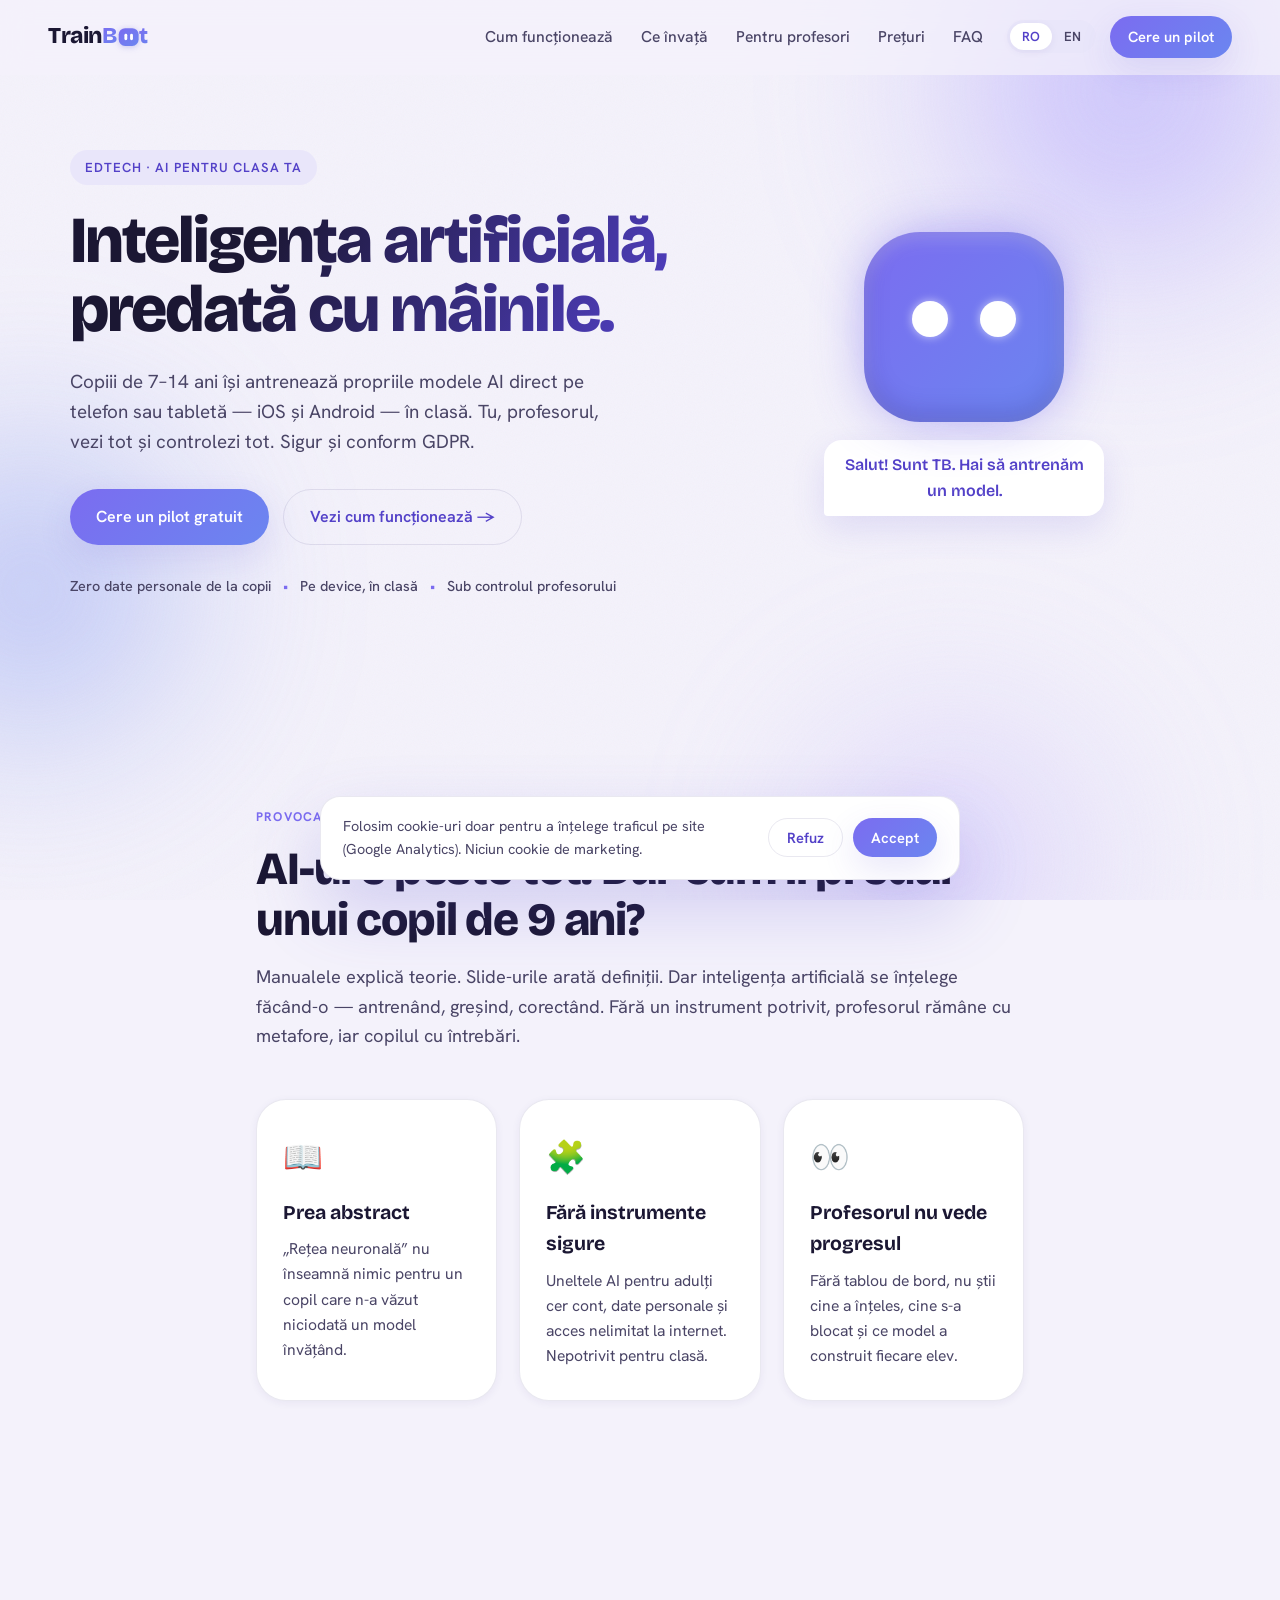
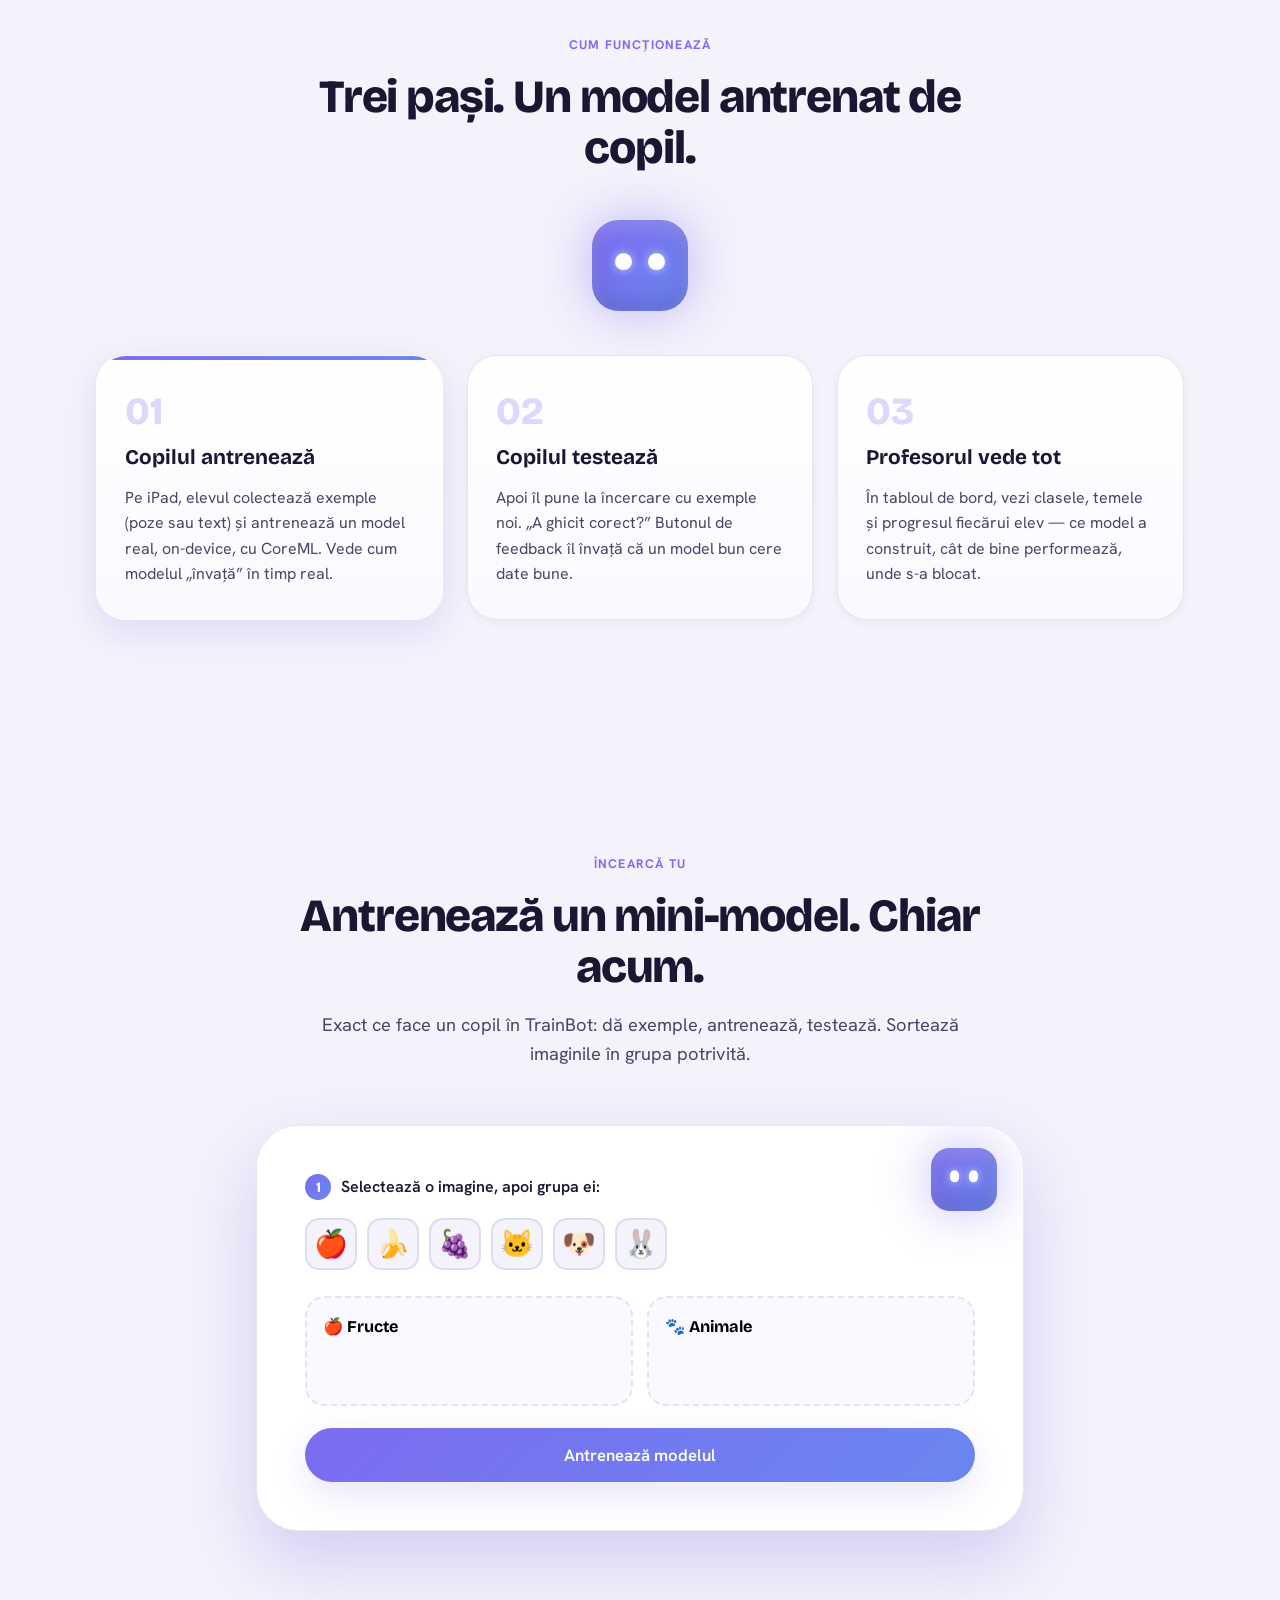
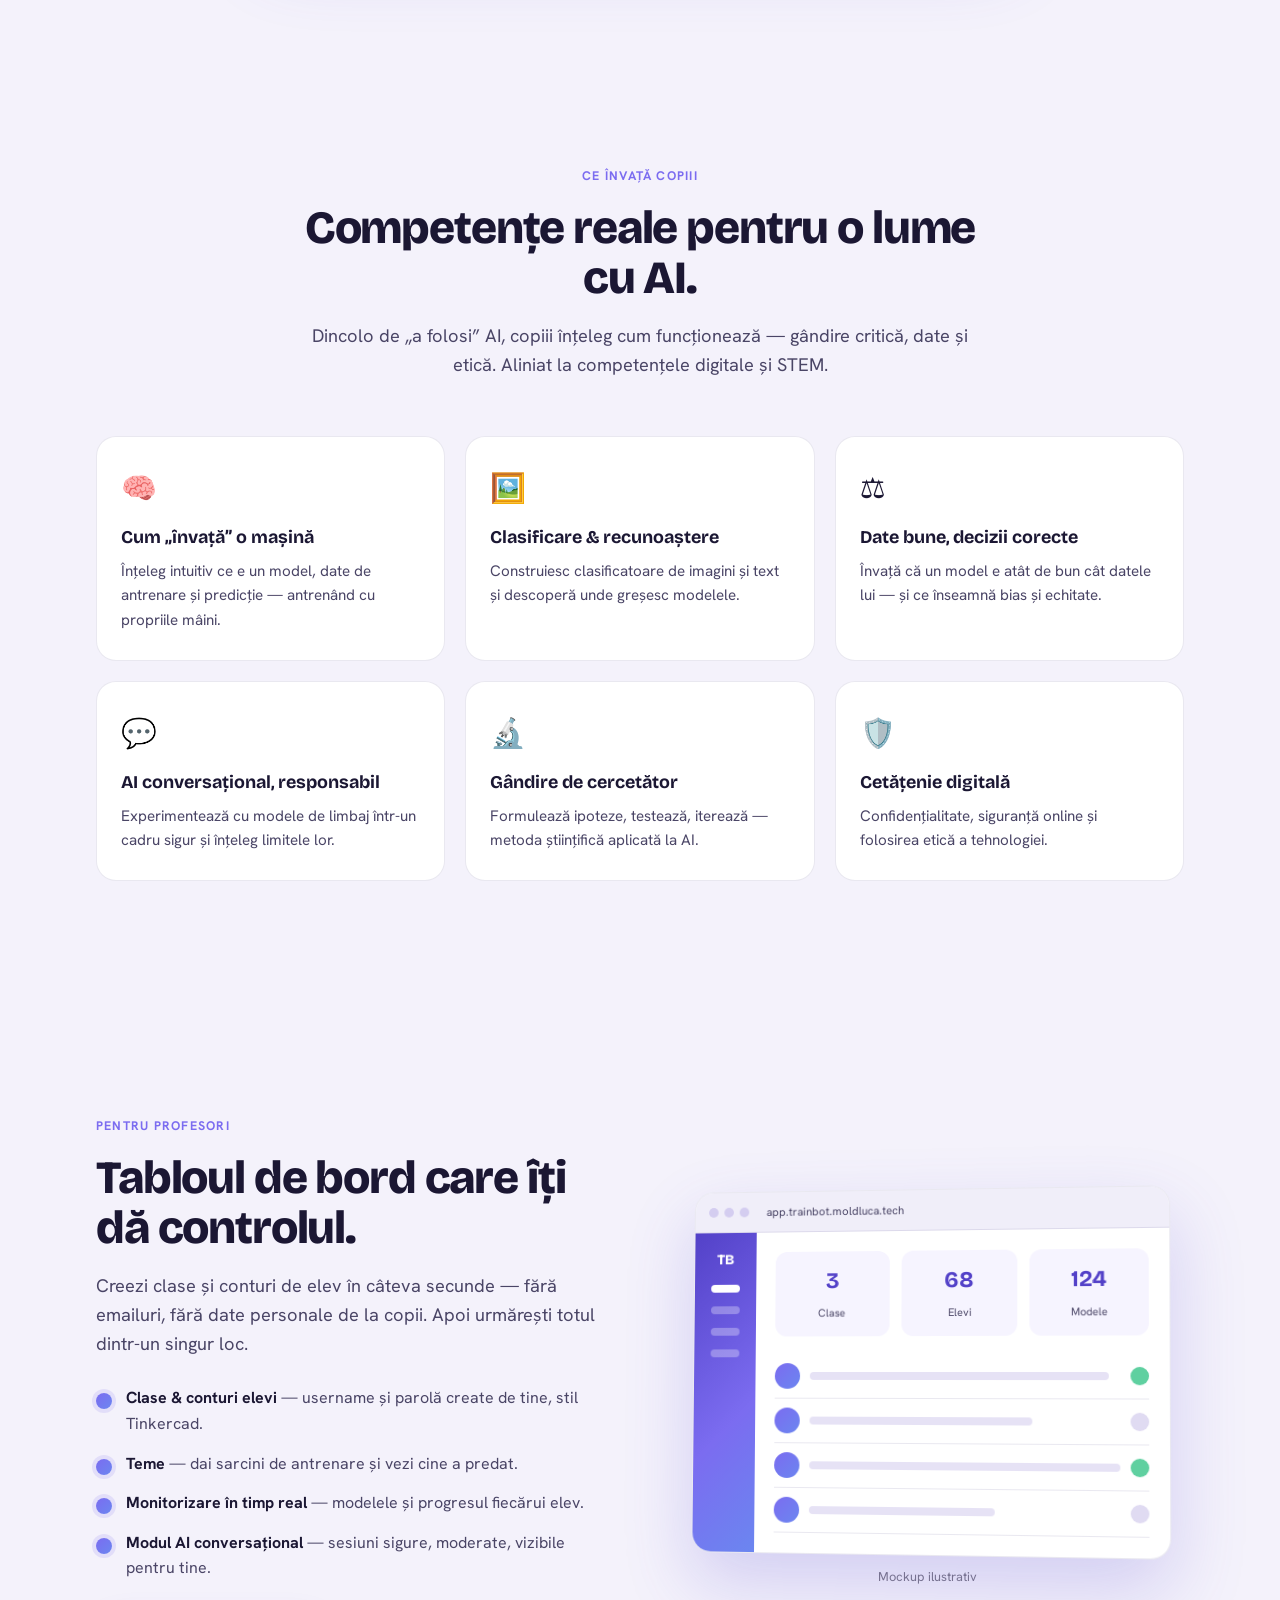
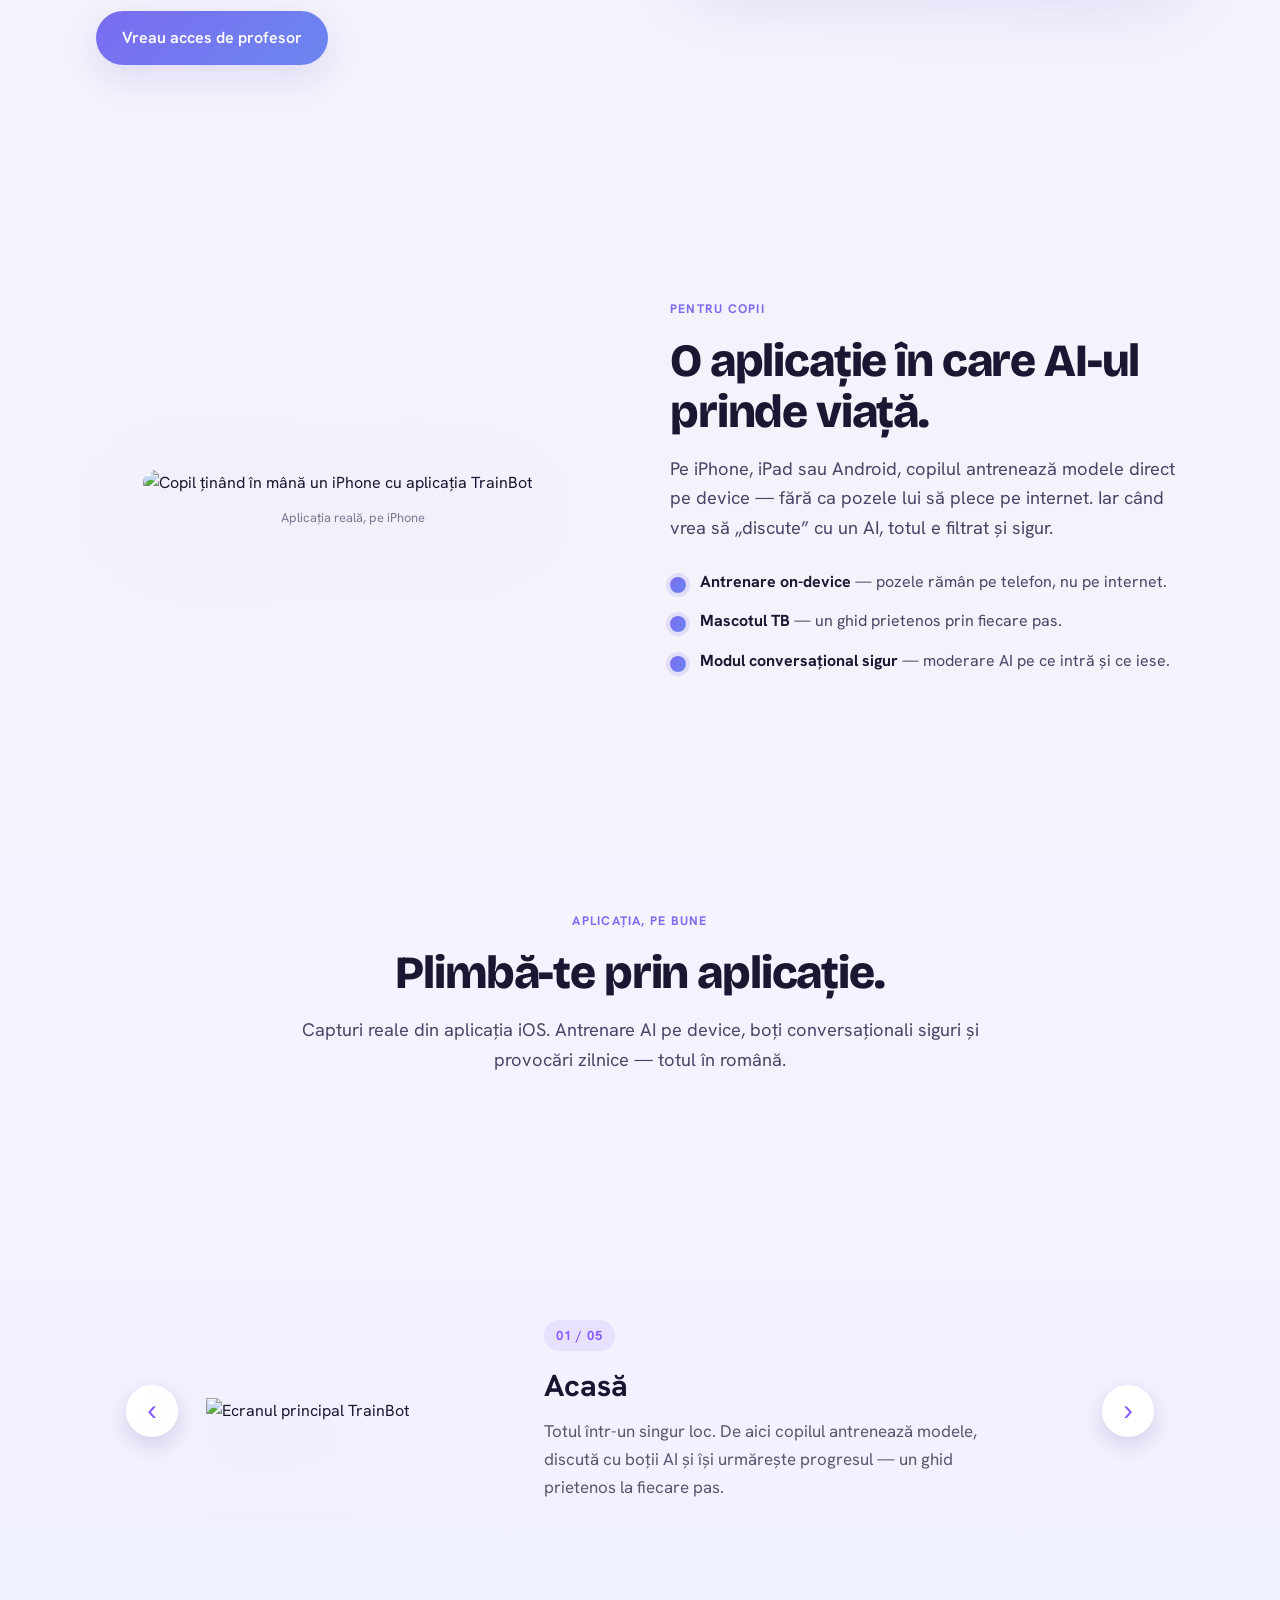
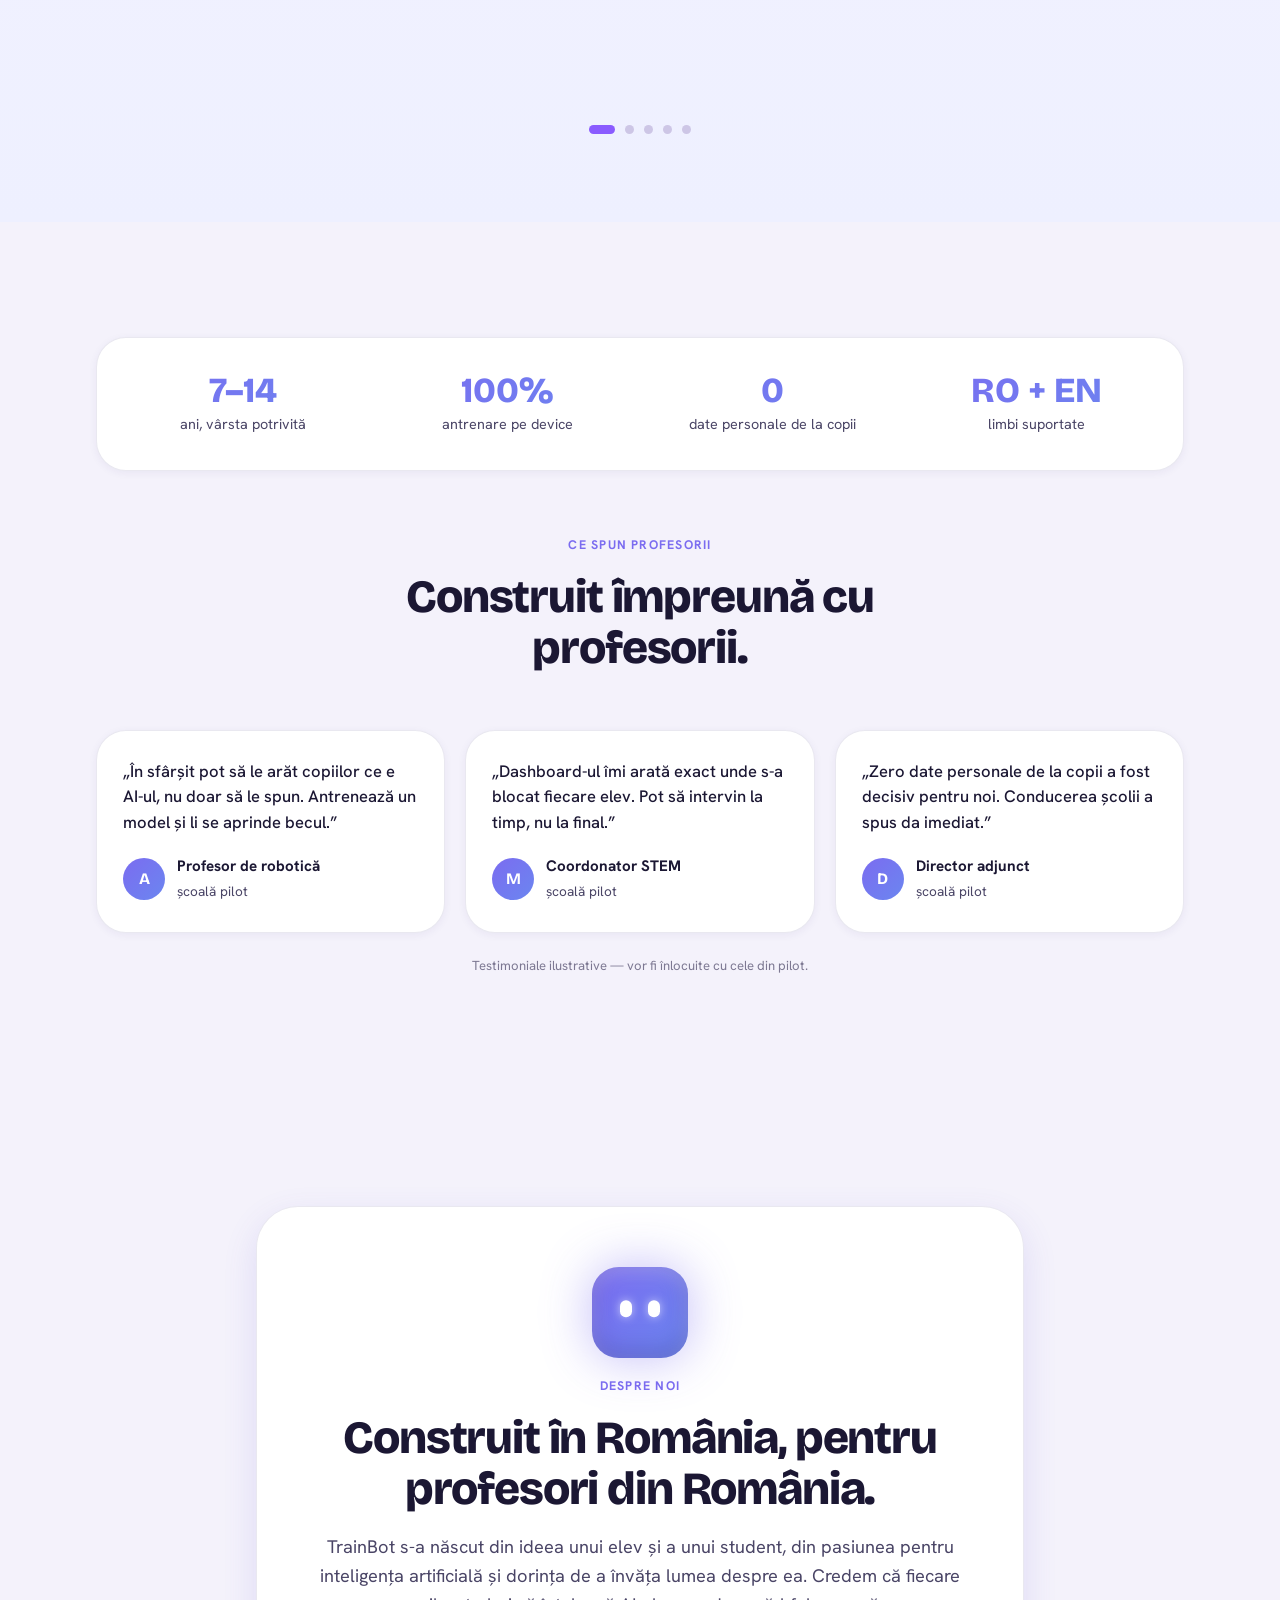
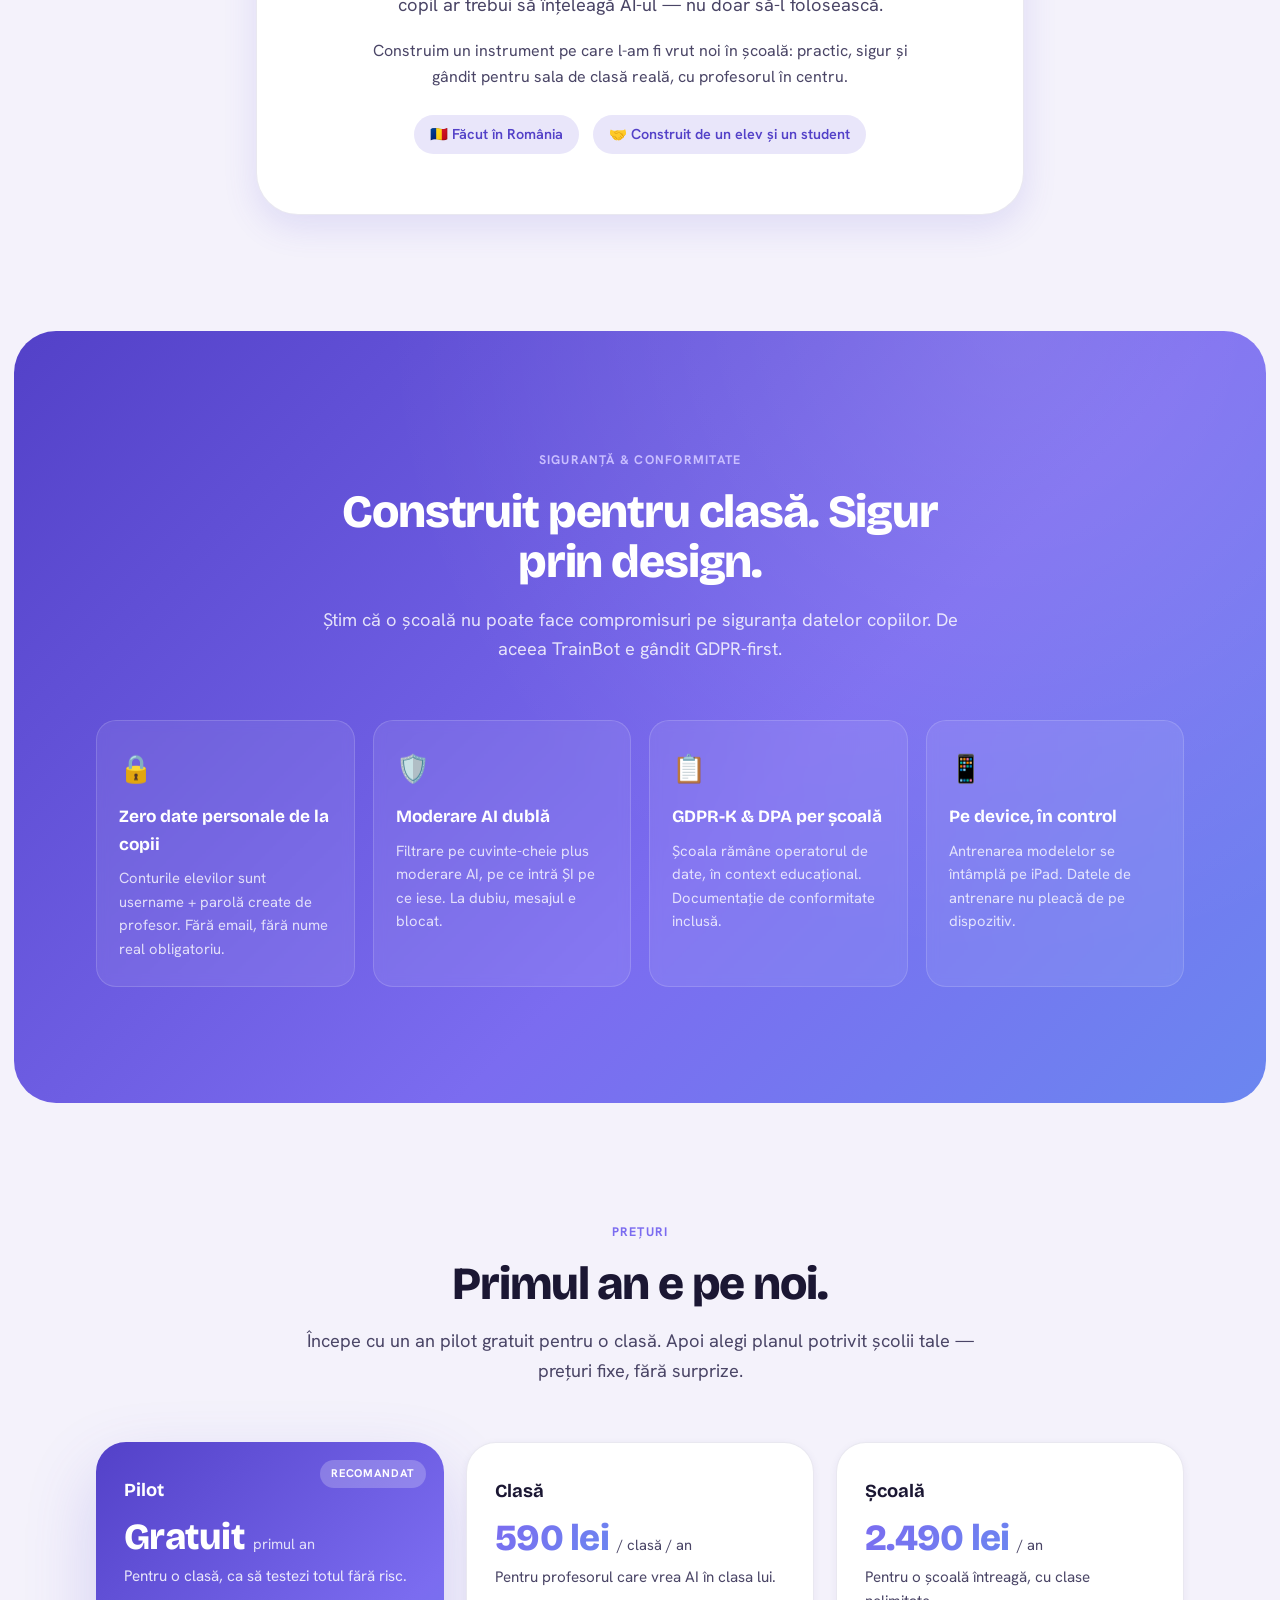
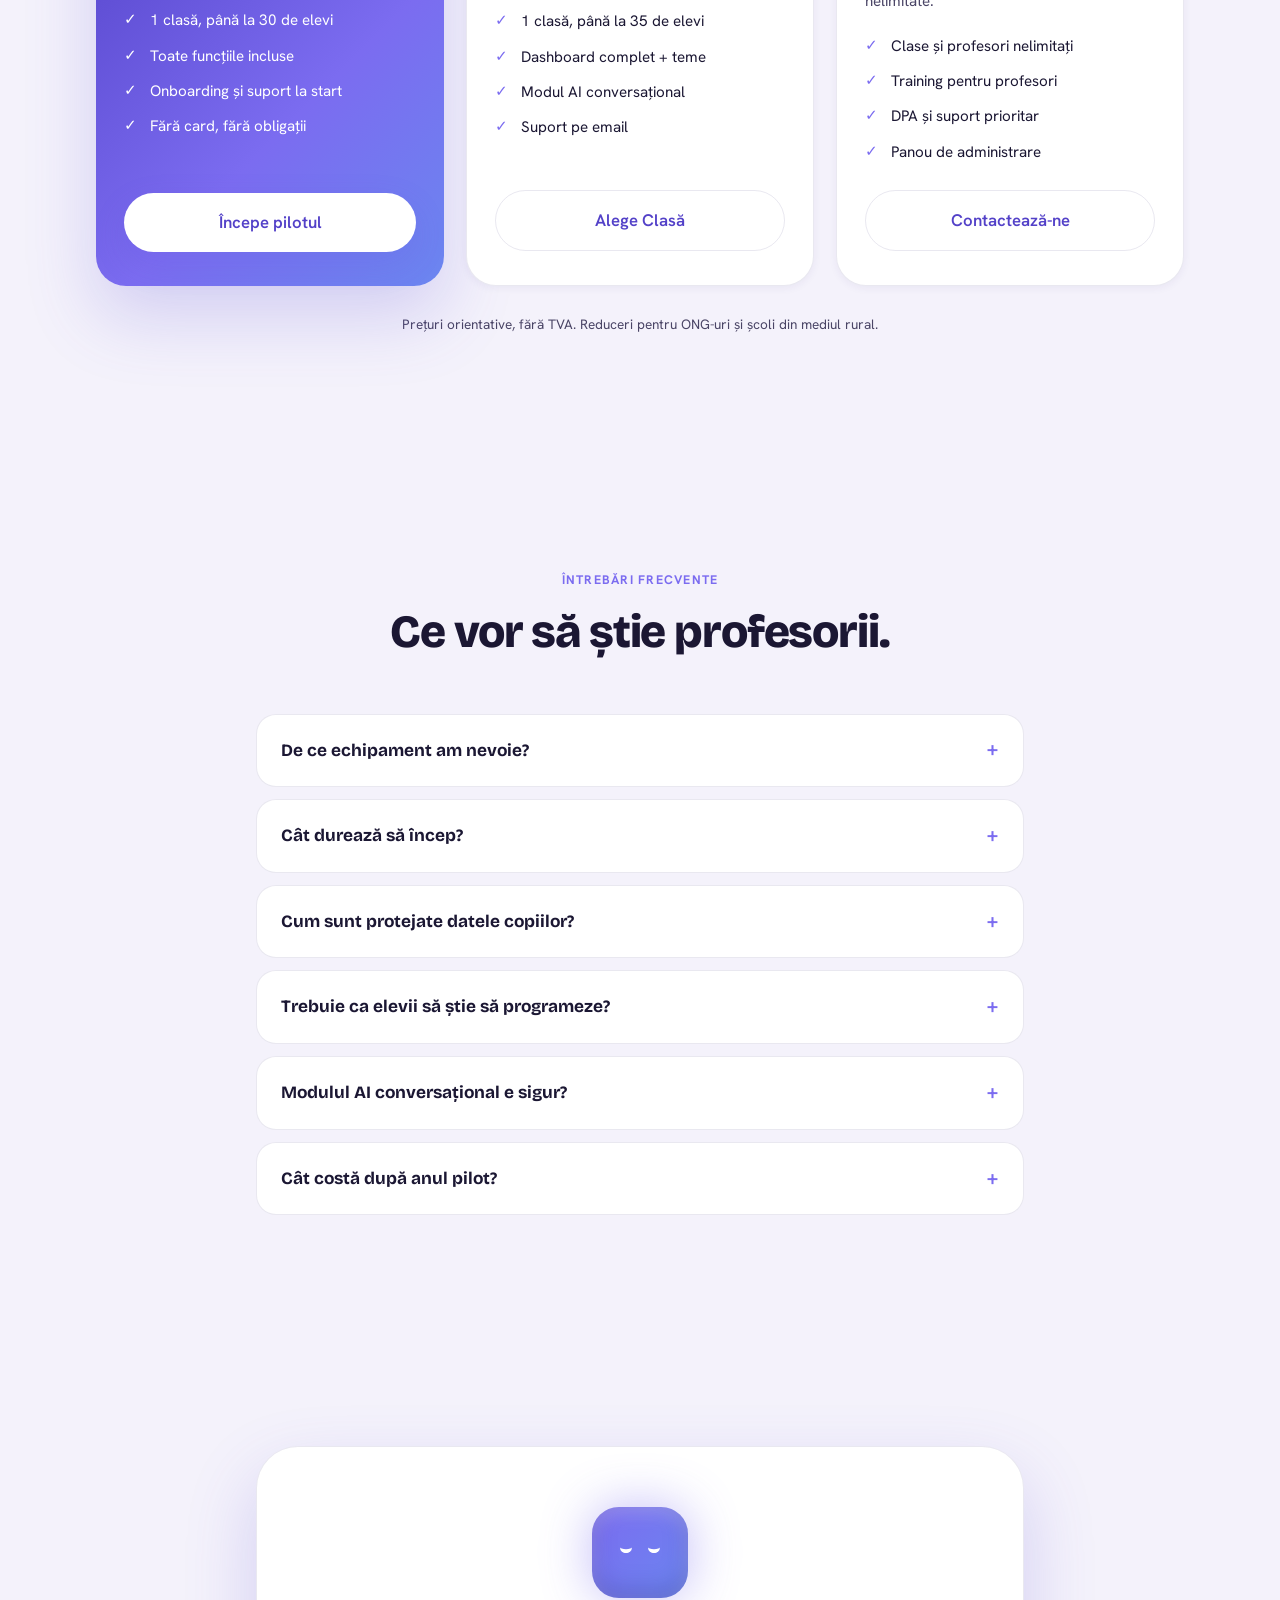
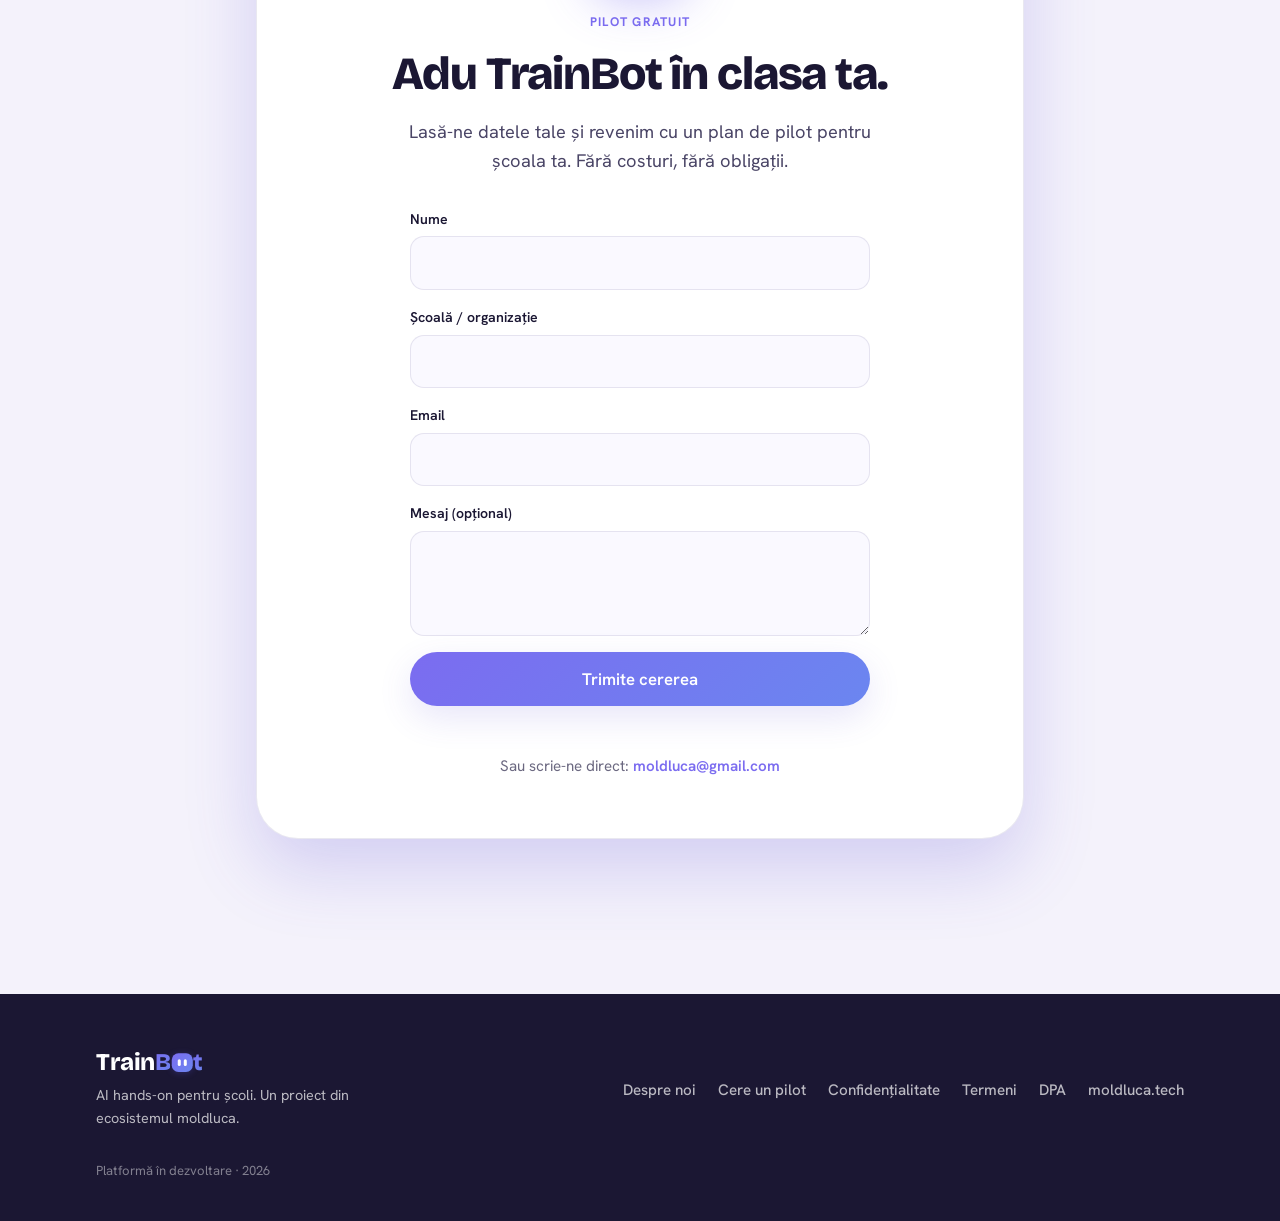
==== index.html @ 50b34593 "fix(form): fallback mailto onest — status vizibil, email de contact sub formular, fără conversii GA4" ====
<!DOCTYPE html>
<html lang="ro">
<head>
  <meta charset="UTF-8" />
  <meta name="viewport" content="width=device-width, initial-scale=1.0" />
  <title>TrainBot — Inteligență artificială, predată cu mâinile</title>
  <meta name="description" content="TrainBot: copiii 7-14 ani antrenează propriile modele AI direct pe iPad, în clasă. Sigur, conform GDPR, sub controlul profesorului. Cere un pilot gratuit." />
  <meta name="theme-color" content="#7B6CF0" />

  <!-- Open Graph -->
  <meta property="og:title" content="TrainBot — Inteligență artificială, predată cu mâinile" />
  <meta property="og:description" content="Copiii antrenează propriile modele AI în clasă. Sigur, conform GDPR, sub controlul profesorului." />
  <meta property="og:type" content="website" />
  <meta property="og:url" content="https://trainbot.moldluca.tech" />
  <meta property="og:image" content="https://trainbot.moldluca.tech/images/og-image.png" />
  <meta property="og:locale" content="ro_RO" />
  <meta name="twitter:card" content="summary_large_image" />

  <link rel="canonical" href="https://trainbot.moldluca.tech/" />

  <script type="application/ld+json">
  {
    "@context": "https://schema.org",
    "@type": "SoftwareApplication",
    "name": "TrainBot",
    "applicationCategory": "EducationalApplication",
    "operatingSystem": "iOS, Web",
    "url": "https://trainbot.moldluca.tech",
    "description": "Platformă EdTech prin care copiii de 7-14 ani antrenează propriile modele AI în clasă, sigur și conform GDPR, sub controlul profesorului.",
    "audience": { "@type": "EducationalAudience", "educationalRole": "teacher" },
    "offers": { "@type": "Offer", "price": "0", "priceCurrency": "RON", "description": "Pilot gratuit primul an" },
    "inLanguage": ["ro", "en"]
  }
  </script>

  <link rel="icon" href="data:image/svg+xml,<svg xmlns='http://www.w3.org/2000/svg' viewBox='0 0 100 100'><defs><linearGradient id='g' x1='0' y1='0' x2='1' y2='1'><stop offset='0' stop-color='%237B6CF0'/><stop offset='1' stop-color='%236B86F0'/></linearGradient></defs><rect width='100' height='100' rx='26' fill='url(%23g)'/><rect x='34' y='38' width='10' height='24' rx='5' fill='white'/><rect x='56' y='38' width='10' height='24' rx='5' fill='white'/></svg>" />
  <link rel="apple-touch-icon" href="images/icon.svg" />
  <link rel="manifest" href="manifest.json" />

  <link rel="preconnect" href="https://fonts.googleapis.com" />
  <link rel="preconnect" href="https://fonts.gstatic.com" crossorigin />
  <link href="https://fonts.googleapis.com/css2?family=Bricolage+Grotesque:opsz,wght@12..96,400..800&family=Hanken+Grotesk:wght@400;500;600;700&display=swap" rel="stylesheet" />

  <link rel="stylesheet" href="styles.css" />
</head>
<body>
  <!-- Atmospheric background blobs -->
  <div class="bg-atmosphere" aria-hidden="true">
    <span class="blob blob-1"></span>
    <span class="blob blob-2"></span>
    <span class="blob blob-3"></span>
  </div>

  <!-- ============ NAV ============ -->
  <header class="nav" id="nav">
    <a href="#hero" class="brand logo" aria-label="TrainBot">
      <span class="logo-train">Train</span><span class="logo-bot">B</span><span class="logo-eye" aria-hidden="true">
        <svg viewBox="0 0 30 30"><defs><linearGradient id="logoGrad" x1="0" y1="0" x2="1" y2="1"><stop offset="0" stop-color="#7B6CF0"/><stop offset="1" stop-color="#6B86F0"/></linearGradient></defs><rect x="1" y="3" width="28" height="25" rx="9" fill="url(#logoGrad)"/><rect x="9" y="11" width="4" height="9" rx="2" fill="#fff"/><rect x="17" y="11" width="4" height="9" rx="2" fill="#fff"/></svg>
      </span><span class="logo-bot">t</span>
    </a>

    <nav class="nav-links">
      <a href="#how" data-i18n="nav.how">Cum funcționează</a>
      <a href="#learn" data-i18n="nav.learn">Ce învață</a>
      <a href="#teachers" data-i18n="nav.teachers">Pentru profesori</a>
      <a href="#pricing" data-i18n="nav.pricing">Prețuri</a>
      <a href="#faq" data-i18n="nav.faq">FAQ</a>
    </nav>

    <div class="nav-actions">
      <div class="lang-switch" role="group" aria-label="Limbă / Language">
        <button data-lang="ro" class="is-active" aria-pressed="true">RO</button>
        <button data-lang="en" aria-pressed="false">EN</button>
      </div>
      <a href="#pilot" class="btn btn-primary btn-sm" data-i18n="nav.cta">Cere un pilot</a>
    </div>
  </header>

  <!-- ============ HERO ============ -->
  <section class="hero" id="hero">
    <div class="hero-inner">
      <div class="hero-copy">
        <span class="eyebrow" data-i18n="hero.eyebrow">EdTech · AI pentru clasa ta</span>
        <h1 class="hero-title" data-i18n="hero.title">Inteligența artificială,<br />predată cu mâinile.</h1>
        <p class="hero-sub" data-i18n="hero.sub">Copiii de 7–14 ani își antrenează propriile modele AI direct pe telefon sau tabletă — iOS și Android — în clasă. Tu, profesorul, vezi tot și controlezi tot. Sigur și conform GDPR.</p>
        <div class="hero-cta">
          <a href="#pilot" class="btn btn-primary" data-i18n="hero.cta1">Cere un pilot gratuit</a>
          <a href="#how" class="btn btn-ghost" data-i18n="hero.cta2">Vezi cum funcționează →</a>
        </div>
        <div class="hero-trust">
          <span data-i18n="hero.trust1">Zero date personale de la copii</span>
          <span class="dot">•</span>
          <span data-i18n="hero.trust2">Pe device, în clasă</span>
          <span class="dot">•</span>
          <span data-i18n="hero.trust3">Sub controlul profesorului</span>
        </div>
      </div>

      <div class="hero-mascot">
        <!-- Mascot recreat din MascotView.swift -->
        <div class="mascot mascot-xl" id="heroMascot" data-state="idle">
          <div class="mascot-head">
            <div class="mascot-eyes">
              <span class="eye eye-l"></span>
              <span class="eye eye-r"></span>
            </div>
          </div>
          <div class="mascot-glow"></div>
        </div>
        <div class="mascot-caption" data-i18n="hero.mascot">Salut! Sunt TB. Hai să antrenăm un model.</div>
      </div>
    </div>
  </section>

  <!-- ============ PROBLEM ============ -->
  <section class="section problem" id="problem">
    <div class="container narrow">
      <span class="section-tag" data-i18n="problem.tag">Provocarea</span>
      <h2 class="section-title" data-i18n="problem.title">AI-ul e peste tot. Dar cum îl predai unui copil de 9 ani?</h2>
      <p class="section-lead" data-i18n="problem.lead">Manualele explică teorie. Slide-urile arată definiții. Dar inteligența artificială se înțelege făcând-o — antrenând, greșind, corectând. Fără un instrument potrivit, profesorul rămâne cu metafore, iar copilul cu întrebări.</p>
      <div class="problem-grid">
        <div class="problem-card">
          <span class="problem-icon">📖</span>
          <h3 data-i18n="problem.c1t">Prea abstract</h3>
          <p data-i18n="problem.c1p">„Rețea neuronală" nu înseamnă nimic pentru un copil care n-a văzut niciodată un model învățând.</p>
        </div>
        <div class="problem-card">
          <span class="problem-icon">🧩</span>
          <h3 data-i18n="problem.c2t">Fără instrumente sigure</h3>
          <p data-i18n="problem.c2p">Uneltele AI pentru adulți cer cont, date personale și acces nelimitat la internet. Nepotrivit pentru clasă.</p>
        </div>
        <div class="problem-card">
          <span class="problem-icon">👀</span>
          <h3 data-i18n="problem.c3t">Profesorul nu vede progresul</h3>
          <p data-i18n="problem.c3p">Fără tablou de bord, nu știi cine a înțeles, cine s-a blocat și ce model a construit fiecare elev.</p>
        </div>
      </div>
    </div>
  </section>

  <!-- ============ HOW IT WORKS ============ -->
  <section class="section how" id="how">
    <div class="container">
      <div class="section-head center">
        <span class="section-tag" data-i18n="how.tag">Cum funcționează</span>
        <h2 class="section-title" data-i18n="how.title">Trei pași. Un model antrenat de copil.</h2>
      </div>

      <div class="how-mascot" aria-hidden="true">
        <div class="mascot mascot-md" id="howMascot" data-state="idle">
          <div class="mascot-head"><div class="mascot-eyes"><span class="eye eye-l"></span><span class="eye eye-r"></span></div></div>
        </div>
      </div>

      <div class="steps">
        <article class="step" data-mascot="learning">
          <span class="step-num">01</span>
          <h3 data-i18n="how.s1t">Copilul antrenează</h3>
          <p data-i18n="how.s1p">Pe iPad, elevul colectează exemple (poze sau text) și antrenează un model real, on-device, cu CoreML. Vede cum modelul „învață" în timp real.</p>
        </article>
        <article class="step" data-mascot="thinking">
          <span class="step-num">02</span>
          <h3 data-i18n="how.s2t">Copilul testează</h3>
          <p data-i18n="how.s2p">Apoi îl pune la încercare cu exemple noi. „A ghicit corect?" Butonul de feedback îl învață că un model bun cere date bune.</p>
        </article>
        <article class="step" data-mascot="happy">
          <span class="step-num">03</span>
          <h3 data-i18n="how.s3t">Profesorul vede tot</h3>
          <p data-i18n="how.s3p">În tabloul de bord, vezi clasele, temele și progresul fiecărui elev — ce model a construit, cât de bine performează, unde s-a blocat.</p>
        </article>
      </div>
    </div>
  </section>

  <!-- ============ MINI-DEMO INTERACTIV ============ -->
  <section class="section demo" id="demo">
    <div class="container narrow">
      <div class="section-head center">
        <span class="section-tag" data-i18n="demo.tag">Încearcă tu</span>
        <h2 class="section-title" data-i18n="demo.title">Antrenează un mini-model. Chiar acum.</h2>
        <p class="section-lead" data-i18n="demo.lead">Exact ce face un copil în TrainBot: dă exemple, antrenează, testează. Sortează imaginile în grupa potrivită.</p>
      </div>

      <div class="demo-card" id="demoCard">
        <div class="demo-mascot" aria-hidden="true">
          <div class="mascot mascot-sm" id="demoMascot" data-state="idle"><div class="mascot-head"><div class="mascot-eyes"><span class="eye eye-l"></span><span class="eye eye-r"></span></div></div></div>
        </div>

        <!-- STAGE 1: sortare -->
        <div class="demo-stage" id="demoStage1">
          <p class="demo-instr"><span class="demo-step-n">1</span> <span data-i18n="demo.s1">Selectează o imagine, apoi grupa ei:</span></p>
          <div class="demo-palette" id="demoPalette"></div>
          <div class="demo-buckets">
            <button class="demo-bucket" data-bucket="fruit"><h4 data-i18n="demo.bfruit">🍎 Fructe</h4><div class="bucket-items" id="bucketfruit"></div></button>
            <button class="demo-bucket" data-bucket="animal"><h4 data-i18n="demo.banimal">🐾 Animale</h4><div class="bucket-items" id="bucketanimal"></div></button>
          </div>
          <button class="btn btn-primary btn-block" id="demoTrain" disabled data-i18n="demo.train">Antrenează modelul</button>
        </div>

        <!-- STAGE 2: antrenare -->
        <div class="demo-stage" id="demoStage2" hidden>
          <p class="demo-instr" data-i18n="demo.training">Modelul învață din exemplele tale…</p>
          <div class="demo-progress"><span id="demoBar"></span></div>
        </div>

        <!-- STAGE 3: test -->
        <div class="demo-stage" id="demoStage3" hidden>
          <p class="demo-instr"><span class="demo-step-n">2</span> <span data-i18n="demo.s3">Acum testează-l cu o imagine nouă:</span></p>
          <div class="demo-test">
            <div class="demo-test-item" id="demoTestItem">🍓</div>
            <button class="btn btn-primary" id="demoGuess" data-i18n="demo.guess">Ce e asta?</button>
          </div>
          <div class="demo-result" id="demoResult" hidden></div>
          <button class="btn btn-ghost btn-sm" id="demoReset" data-i18n="demo.reset">↺ De la început</button>
        </div>
      </div>
    </div>
  </section>

  <!-- ============ CE ÎNVAȚĂ COPIII ============ -->
  <section class="section learn" id="learn">
    <div class="container">
      <div class="section-head center">
        <span class="section-tag" data-i18n="learn.tag">Ce învață copiii</span>
        <h2 class="section-title" data-i18n="learn.title">Competențe reale pentru o lume cu AI.</h2>
        <p class="section-lead" data-i18n="learn.lead">Dincolo de „a folosi" AI, copiii înțeleg cum funcționează — gândire critică, date și etică. Aliniat la competențele digitale și STEM.</p>
      </div>
      <div class="learn-grid">
        <div class="learn-card"><span class="learn-ic">🧠</span><h3 data-i18n="learn.c1t">Cum „învață" o mașină</h3><p data-i18n="learn.c1p">Înțeleg intuitiv ce e un model, date de antrenare și predicție — antrenând cu propriile mâini.</p></div>
        <div class="learn-card"><span class="learn-ic">🖼️</span><h3 data-i18n="learn.c2t">Clasificare &amp; recunoaștere</h3><p data-i18n="learn.c2p">Construiesc clasificatoare de imagini și text și descoperă unde greșesc modelele.</p></div>
        <div class="learn-card"><span class="learn-ic">⚖️</span><h3 data-i18n="learn.c3t">Date bune, decizii corecte</h3><p data-i18n="learn.c3p">Învață că un model e atât de bun cât datele lui — și ce înseamnă bias și echitate.</p></div>
        <div class="learn-card"><span class="learn-ic">💬</span><h3 data-i18n="learn.c4t">AI conversațional, responsabil</h3><p data-i18n="learn.c4p">Experimentează cu modele de limbaj într-un cadru sigur și înțeleg limitele lor.</p></div>
        <div class="learn-card"><span class="learn-ic">🔬</span><h3 data-i18n="learn.c5t">Gândire de cercetător</h3><p data-i18n="learn.c5p">Formulează ipoteze, testează, iterează — metoda științifică aplicată la AI.</p></div>
        <div class="learn-card"><span class="learn-ic">🛡️</span><h3 data-i18n="learn.c6t">Cetățenie digitală</h3><p data-i18n="learn.c6p">Confidențialitate, siguranță online și folosirea etică a tehnologiei.</p></div>
      </div>
    </div>
  </section>

  <!-- ============ TEACHERS / DASHBOARD ============ -->
  <section class="section teachers" id="teachers">
    <div class="container split">
      <div class="split-copy">
        <span class="section-tag" data-i18n="teachers.tag">Pentru profesori</span>
        <h2 class="section-title" data-i18n="teachers.title">Tabloul de bord care îți dă controlul.</h2>
        <p class="section-lead" data-i18n="teachers.lead">Creezi clase și conturi de elev în câteva secunde — fără emailuri, fără date personale de la copii. Apoi urmărești totul dintr-un singur loc.</p>
        <ul class="feature-list">
          <li data-i18n="teachers.f1"><strong>Clase &amp; conturi elevi</strong> — username și parolă create de tine, stil Tinkercad.</li>
          <li data-i18n="teachers.f2"><strong>Teme</strong> — dai sarcini de antrenare și vezi cine a predat.</li>
          <li data-i18n="teachers.f3"><strong>Monitorizare în timp real</strong> — modelele și progresul fiecărui elev.</li>
          <li data-i18n="teachers.f4"><strong>Modul AI conversațional</strong> — sesiuni sigure, moderate, vizibile pentru tine.</li>
        </ul>
        <a href="#pilot" class="btn btn-primary" data-i18n="teachers.cta">Vreau acces de profesor</a>
      </div>

      <div class="split-visual">
        <!-- Mockup dashboard în brand (swap cu screenshot real după re-deploy) -->
        <div class="mockup mockup-browser" id="dashMock">
          <div class="mock-bar"><span></span><span></span><span></span><em data-i18n="teachers.url">app.trainbot.moldluca.tech</em></div>
          <div class="mock-body">
            <div class="mock-side">
              <span class="mock-logo">TB</span>
              <span class="mock-nav is-on"></span><span class="mock-nav"></span><span class="mock-nav"></span><span class="mock-nav"></span>
            </div>
            <div class="mock-main">
              <div class="mock-stats">
                <div class="mock-stat"><b>3</b><i data-i18n="teachers.m1">Clase</i></div>
                <div class="mock-stat"><b>68</b><i data-i18n="teachers.m2">Elevi</i></div>
                <div class="mock-stat"><b>124</b><i data-i18n="teachers.m3">Modele</i></div>
              </div>
              <div class="mock-row"><span class="mock-avatar"></span><span class="mock-bar-line w80"></span><span class="mock-pill ok"></span></div>
              <div class="mock-row"><span class="mock-avatar"></span><span class="mock-bar-line w60"></span><span class="mock-pill"></span></div>
              <div class="mock-row"><span class="mock-avatar"></span><span class="mock-bar-line w90"></span><span class="mock-pill ok"></span></div>
              <div class="mock-row"><span class="mock-avatar"></span><span class="mock-bar-line w50"></span><span class="mock-pill"></span></div>
            </div>
          </div>
        </div>
        <span class="visual-note" data-i18n="teachers.note">Mockup ilustrativ</span>
      </div>
    </div>
  </section>

  <!-- ============ KIDS / APP ============ -->
  <section class="section kids" id="kids">
    <div class="container split reverse">
      <div class="split-visual">
        <img src="images/app/hand-home.jpg" alt="Copil ținând în mână un iPhone cu aplicația TrainBot" class="app-photo" loading="lazy" />
        <span class="visual-note" data-i18n="kids.note">Aplicația reală, pe iPhone</span>
      </div>

      <div class="split-copy">
        <span class="section-tag" data-i18n="kids.tag">Pentru copii</span>
        <h2 class="section-title" data-i18n="kids.title">O aplicație în care AI-ul prinde viață.</h2>
        <p class="section-lead" data-i18n="kids.lead">Pe iPhone, iPad sau Android, copilul antrenează modele direct pe device — fără ca pozele lui să plece pe internet. Iar când vrea să „discute" cu un AI, totul e filtrat și sigur.</p>
        <ul class="feature-list">
          <li data-i18n="kids.f1"><strong>Antrenare on-device</strong> — pozele rămân pe telefon, nu pe internet.</li>
          <li data-i18n="kids.f2"><strong>Mascotul TB</strong> — un ghid prietenos prin fiecare pas.</li>
          <li data-i18n="kids.f3"><strong>Modul conversațional sigur</strong> — moderare AI pe ce intră și ce iese.</li>
        </ul>
      </div>
    </div>
  </section>

  <!-- ============ GALERIE APLICAȚIE (carusel iOS) ============ -->
  <section class="app-gallery" id="screenshots">
    <div class="container">
      <div class="section-head center">
        <span class="section-tag" data-i18n="gallery.tag">Aplicația, pe bune</span>
        <h2 class="section-title" data-i18n="gallery.title">Plimbă-te prin aplicație.</h2>
        <p class="section-lead" data-i18n="gallery.lead">Capturi reale din aplicația iOS. Antrenare AI pe device, boți conversaționali siguri și provocări zilnice — totul în română.</p>
      </div>

      <div class="carousel" id="appCarousel" aria-roledescription="carusel">
        <button class="car-arrow car-prev" aria-label="Ecranul anterior">‹</button>

        <div class="car-stage">
          <article class="car-slide is-active">
            <div class="car-visual"><img src="images/app/ios-home.png" alt="Ecranul principal TrainBot" loading="lazy" /></div>
            <div class="car-text">
              <span class="car-step">01 / 05</span>
              <h3 data-i18n="car.t1">Acasă</h3>
              <p data-i18n="car.d1">Totul într-un singur loc. De aici copilul antrenează modele, discută cu boții AI și își urmărește progresul — un ghid prietenos la fiecare pas.</p>
            </div>
          </article>
          <article class="car-slide">
            <div class="car-visual"><img src="images/app/ios-training.png" alt="Antrenare model AI" loading="lazy" /></div>
            <div class="car-text">
              <span class="car-step">02 / 05</span>
              <h3 data-i18n="car.t2">Antrenare AI</h3>
              <p data-i18n="car.d2">Copilul adaugă poze și antrenează un model direct pe telefon. Vede modelul „învățând”, pas cu pas — iar pozele rămân pe device, nu pe internet.</p>
            </div>
          </article>
          <article class="car-slide">
            <div class="car-visual"><img src="images/app/ios-botlist.png" alt="Boții AI ai copilului" loading="lazy" /></div>
            <div class="car-text">
              <span class="car-step">03 / 05</span>
              <h3 data-i18n="car.t3">Boții tăi AI</h3>
              <p data-i18n="car.d3">Copilul își creează propriul bot, îl învață cu exemple și conversează cu el. Totul filtrat și sigur, cu o limită zilnică de mesaje.</p>
            </div>
          </article>
          <article class="car-slide">
            <div class="car-visual"><img src="images/app/ios-achievements.png" alt="Realizări și insigne" loading="lazy" /></div>
            <div class="car-text">
              <span class="car-step">04 / 05</span>
              <h3 data-i18n="car.t4">Realizări</h3>
              <p data-i18n="car.d4">Insigne și XP pentru fiecare pas important. Învățarea devine un joc care motivează copilul să exploreze mai departe.</p>
            </div>
          </article>
          <article class="car-slide">
            <div class="car-visual"><img src="images/app/ios-daily.png" alt="Provocarea zilei" loading="lazy" /></div>
            <div class="car-text">
              <span class="car-step">05 / 05</span>
              <h3 data-i18n="car.t5">Provocarea zilei</h3>
              <p data-i18n="car.d5">O provocare nouă în fiecare zi. Copilul revine, exersează și câștigă XP — un motiv să se întoarcă la învățat.</p>
            </div>
          </article>
        </div>

        <button class="car-arrow car-next" aria-label="Ecranul următor">›</button>
      </div>

      <div class="car-dots" id="carDots">
        <button class="car-dot is-active" aria-label="1"></button>
        <button class="car-dot" aria-label="2"></button>
        <button class="car-dot" aria-label="3"></button>
        <button class="car-dot" aria-label="4"></button>
        <button class="car-dot" aria-label="5"></button>
      </div>
    </div>
  </section>

  <!-- ============ DOVADĂ SOCIALĂ ============ -->
  <section class="section proof" id="proof">
    <div class="container">
      <div class="proof-stats">
        <div class="proof-stat"><b data-i18n="proof.s1n">7–14</b><span data-i18n="proof.s1l">ani, vârsta potrivită</span></div>
        <div class="proof-stat"><b data-i18n="proof.s2n">100%</b><span data-i18n="proof.s2l">antrenare pe device</span></div>
        <div class="proof-stat"><b data-i18n="proof.s3n">0</b><span data-i18n="proof.s3l">date personale de la copii</span></div>
        <div class="proof-stat"><b data-i18n="proof.s4n">RO + EN</b><span data-i18n="proof.s4l">limbi suportate</span></div>
      </div>

      <div class="section-head center" style="margin-top:60px">
        <span class="section-tag" data-i18n="proof.tag">Ce spun profesorii</span>
        <h2 class="section-title" data-i18n="proof.title">Construit împreună cu profesorii.</h2>
      </div>
      <div class="proof-grid">
        <figure class="proof-card">
          <blockquote data-i18n="proof.q1">„În sfârșit pot să le arăt copiilor ce e AI-ul, nu doar să le spun. Antrenează un model și li se aprinde becul."</blockquote>
          <figcaption><span class="proof-av">A</span><span><b data-i18n="proof.a1n">Profesor de robotică</b><i data-i18n="proof.a1r">școală pilot</i></span></figcaption>
        </figure>
        <figure class="proof-card">
          <blockquote data-i18n="proof.q2">„Dashboard-ul îmi arată exact unde s-a blocat fiecare elev. Pot să intervin la timp, nu la final."</blockquote>
          <figcaption><span class="proof-av">M</span><span><b data-i18n="proof.a2n">Coordonator STEM</b><i data-i18n="proof.a2r">școală pilot</i></span></figcaption>
        </figure>
        <figure class="proof-card">
          <blockquote data-i18n="proof.q3">„Zero date personale de la copii a fost decisiv pentru noi. Conducerea școlii a spus da imediat."</blockquote>
          <figcaption><span class="proof-av">D</span><span><b data-i18n="proof.a3n">Director adjunct</b><i data-i18n="proof.a3r">școală pilot</i></span></figcaption>
        </figure>
      </div>
      <p class="proof-note" data-i18n="proof.note">Testimoniale ilustrative — vor fi înlocuite cu cele din pilot.</p>
    </div>
  </section>

  <!-- ============ DESPRE / ECHIPA ============ -->
  <section class="section about" id="about">
    <div class="container narrow">
      <div class="about-card">
        <div class="about-mascot" aria-hidden="true">
          <div class="mascot mascot-md" data-state="idle"><div class="mascot-head"><div class="mascot-eyes"><span class="eye eye-l"></span><span class="eye eye-r"></span></div></div></div>
        </div>
        <span class="section-tag" data-i18n="about.tag">Despre noi</span>
        <h2 class="section-title" data-i18n="about.title">Construit în România, pentru profesori din România.</h2>
        <p class="section-lead" data-i18n="about.p1">TrainBot s-a născut din ideea unui elev și a unui student, din pasiunea pentru inteligența artificială și dorința de a învăța lumea despre ea. Credem că fiecare copil ar trebui să înțeleagă AI-ul — nu doar să-l folosească.</p>
        <p class="about-p2" data-i18n="about.p2">Construim un instrument pe care l-am fi vrut noi în școală: practic, sigur și gândit pentru sala de clasă reală, cu profesorul în centru.</p>
        <div class="about-meta">
          <span data-i18n="about.m1">🇷🇴 Făcut în România</span>
          <span data-i18n="about.m2">🤝 Construit de un elev și un student</span>
        </div>
      </div>
    </div>
  </section>

  <!-- ============ SAFETY / GDPR (dark) ============ -->
  <section class="section safety" id="safety">
    <div class="container">
      <div class="section-head center">
        <span class="section-tag light" data-i18n="safety.tag">Siguranță &amp; conformitate</span>
        <h2 class="section-title" data-i18n="safety.title">Construit pentru clasă. Sigur prin design.</h2>
        <p class="section-lead" data-i18n="safety.lead">Știm că o școală nu poate face compromisuri pe siguranța datelor copiilor. De aceea TrainBot e gândit GDPR-first.</p>
      </div>
      <div class="safety-grid">
        <div class="safety-card">
          <span class="safety-ic">🔒</span>
          <h3 data-i18n="safety.c1t">Zero date personale de la copii</h3>
          <p data-i18n="safety.c1p">Conturile elevilor sunt username + parolă create de profesor. Fără email, fără nume real obligatoriu.</p>
        </div>
        <div class="safety-card">
          <span class="safety-ic">🛡️</span>
          <h3 data-i18n="safety.c2t">Moderare AI dublă</h3>
          <p data-i18n="safety.c2p">Filtrare pe cuvinte-cheie plus moderare AI, pe ce intră ȘI pe ce iese. La dubiu, mesajul e blocat.</p>
        </div>
        <div class="safety-card">
          <span class="safety-ic">📋</span>
          <h3 data-i18n="safety.c3t">GDPR-K &amp; DPA per școală</h3>
          <p data-i18n="safety.c3p">Școala rămâne operatorul de date, în context educațional. Documentație de conformitate inclusă.</p>
        </div>
        <div class="safety-card">
          <span class="safety-ic">📱</span>
          <h3 data-i18n="safety.c4t">Pe device, în control</h3>
          <p data-i18n="safety.c4p">Antrenarea modelelor se întâmplă pe iPad. Datele de antrenare nu pleacă de pe dispozitiv.</p>
        </div>
      </div>
    </div>
  </section>

  <!-- ============ PRICING ============ -->
  <section class="section pricing" id="pricing">
    <div class="container">
      <div class="section-head center">
        <span class="section-tag" data-i18n="pricing.tag">Prețuri</span>
        <h2 class="section-title" data-i18n="pricing.title">Primul an e pe noi.</h2>
        <p class="section-lead" data-i18n="pricing.lead">Începe cu un an pilot gratuit pentru o clasă. Apoi alegi planul potrivit școlii tale — prețuri fixe, fără surprize.</p>
      </div>

      <div class="price-grid">
        <!-- Pilot -->
        <article class="price-card featured">
          <span class="price-badge" data-i18n="pricing.badge">Recomandat</span>
          <h3 class="price-name" data-i18n="pricing.p1name">Pilot</h3>
          <div class="price-amount"><span class="price-big" data-i18n="pricing.p1price">Gratuit</span><span class="price-per" data-i18n="pricing.p1per">primul an</span></div>
          <p class="price-desc" data-i18n="pricing.p1desc">Pentru o clasă, ca să testezi totul fără risc.</p>
          <ul class="price-feats">
            <li data-i18n="pricing.p1f1">1 clasă, până la 30 de elevi</li>
            <li data-i18n="pricing.p1f2">Toate funcțiile incluse</li>
            <li data-i18n="pricing.p1f3">Onboarding și suport la start</li>
            <li data-i18n="pricing.p1f4">Fără card, fără obligații</li>
          </ul>
          <a href="#pilot" class="btn btn-primary btn-block" data-i18n="pricing.p1cta">Începe pilotul</a>
        </article>

        <!-- Clasă -->
        <article class="price-card">
          <h3 class="price-name" data-i18n="pricing.p2name">Clasă</h3>
          <div class="price-amount"><span class="price-big" data-i18n="pricing.p2price">590 lei</span><span class="price-per" data-i18n="pricing.p2per">/ clasă / an</span></div>
          <p class="price-desc" data-i18n="pricing.p2desc">Pentru profesorul care vrea AI în clasa lui.</p>
          <ul class="price-feats">
            <li data-i18n="pricing.p2f1">1 clasă, până la 35 de elevi</li>
            <li data-i18n="pricing.p2f2">Dashboard complet + teme</li>
            <li data-i18n="pricing.p2f3">Modul AI conversațional</li>
            <li data-i18n="pricing.p2f4">Suport pe email</li>
          </ul>
          <a href="#pilot" class="btn btn-ghost btn-block" data-i18n="pricing.p2cta">Alege Clasă</a>
        </article>

        <!-- Școală -->
        <article class="price-card">
          <h3 class="price-name" data-i18n="pricing.p3name">Școală</h3>
          <div class="price-amount"><span class="price-big" data-i18n="pricing.p3price">2.490 lei</span><span class="price-per" data-i18n="pricing.p3per">/ an</span></div>
          <p class="price-desc" data-i18n="pricing.p3desc">Pentru o școală întreagă, cu clase nelimitate.</p>
          <ul class="price-feats">
            <li data-i18n="pricing.p3f1">Clase și profesori nelimitați</li>
            <li data-i18n="pricing.p3f2">Training pentru profesori</li>
            <li data-i18n="pricing.p3f3">DPA și suport prioritar</li>
            <li data-i18n="pricing.p3f4">Panou de administrare</li>
          </ul>
          <a href="#pilot" class="btn btn-ghost btn-block" data-i18n="pricing.p3cta">Contactează-ne</a>
        </article>
      </div>
      <p class="price-foot" data-i18n="pricing.foot">Prețuri orientative, fără TVA. Reduceri pentru ONG-uri și școli din mediul rural.</p>
    </div>
  </section>

  <!-- ============ FAQ ============ -->
  <section class="section faq" id="faq">
    <div class="container narrow">
      <div class="section-head center">
        <span class="section-tag" data-i18n="faq.tag">Întrebări frecvente</span>
        <h2 class="section-title" data-i18n="faq.title">Ce vor să știe profesorii.</h2>
      </div>
      <div class="faq-list">
        <details class="faq-item"><summary data-i18n="faq.q1">De ce echipament am nevoie?</summary><p data-i18n="faq.a1">Un iPad sau iPhone (iOS 17+) per grup de elevi și un calculator/tabletă pentru tabloul de bord al profesorului. Funcționează și cu un singur iPad partajat în clasă.</p></details>
        <details class="faq-item"><summary data-i18n="faq.q2">Cât durează să încep?</summary><p data-i18n="faq.a2">Sub 15 minute. Creezi o clasă, generezi conturile elevilor și dai prima temă. Te ajutăm la onboarding în pilot.</p></details>
        <details class="faq-item"><summary data-i18n="faq.q3">Cum sunt protejate datele copiilor?</summary><p data-i18n="faq.a3">Conturile elevilor sunt username + parolă create de tine, fără email sau date personale. Antrenarea modelelor se face pe device. Suntem gândiți GDPR-first, cu DPA per școală.</p></details>
        <details class="faq-item"><summary data-i18n="faq.q4">Trebuie ca elevii să știe să programeze?</summary><p data-i18n="faq.a4">Nu. Totul e vizual și practic — antrenezi modele cu exemple, fără cod. Potrivit de la 7 ani.</p></details>
        <details class="faq-item"><summary data-i18n="faq.q5">Modulul AI conversațional e sigur?</summary><p data-i18n="faq.a5">Da. Fiecare mesaj trece prin filtrare pe cuvinte-cheie plus moderare AI, pe ce intră și ce iese. La dubiu, mesajul e blocat. Profesorul vede sesiunile.</p></details>
        <details class="faq-item"><summary data-i18n="faq.q6">Cât costă după anul pilot?</summary><p data-i18n="faq.a6">Prețuri fixe: 590 lei/clasă/an sau 2.490 lei/an pentru toată școala. Reduceri pentru ONG-uri și școli din mediul rural.</p></details>
      </div>
    </div>
  </section>

  <!-- ============ CTA / PILOT FORM ============ -->
  <section class="section pilot" id="pilot">
    <div class="container narrow">
      <div class="pilot-card">
        <div class="pilot-mascot">
          <div class="mascot mascot-md" data-state="happy"><div class="mascot-head"><div class="mascot-eyes"><span class="eye eye-l"></span><span class="eye eye-r"></span></div></div></div>
        </div>
        <span class="section-tag" data-i18n="pilot.tag">Pilot gratuit</span>
        <h2 class="section-title" data-i18n="pilot.title">Adu TrainBot în clasa ta.</h2>
        <p class="section-lead" data-i18n="pilot.lead">Lasă-ne datele tale și revenim cu un plan de pilot pentru școala ta. Fără costuri, fără obligații.</p>

        <!-- Formspree: înlocuiește FORM_ID după creare cont -->
        <form class="pilot-form" id="pilotForm" action="https://formspree.io/f/FORM_ID" method="POST">
          <div class="field">
            <label for="name" data-i18n="pilot.name">Nume</label>
            <input id="name" name="name" type="text" required autocomplete="name" />
          </div>
          <div class="field">
            <label for="school" data-i18n="pilot.school">Școală / organizație</label>
            <input id="school" name="school" type="text" required />
          </div>
          <div class="field">
            <label for="email" data-i18n="pilot.email">Email</label>
            <input id="email" name="email" type="email" required autocomplete="email" />
          </div>
          <div class="field">
            <label for="message" data-i18n="pilot.msg">Mesaj (opțional)</label>
            <textarea id="message" name="message" rows="3"></textarea>
          </div>
          <button type="submit" class="btn btn-primary btn-block" data-i18n="pilot.submit">Trimite cererea</button>
          <p class="form-status" id="formStatus" role="status" aria-live="polite"></p>
        </form>
        <p class="pilot-direct"><span data-i18n="pilot.direct">Sau scrie-ne direct:</span> <a href="mailto:moldluca@gmail.com">moldluca@gmail.com</a></p>
      </div>
    </div>
  </section>

  <!-- ============ FOOTER ============ -->
  <footer class="footer">
    <div class="container footer-inner">
      <div class="footer-brand">
        <span class="logo logo-light" aria-label="TrainBot">
          <span class="logo-train">Train</span><span class="logo-bot">B</span><span class="logo-eye" aria-hidden="true">
            <svg viewBox="0 0 30 30"><rect x="1" y="3" width="28" height="25" rx="9" fill="url(#logoGrad)"/><rect x="9" y="11" width="4" height="9" rx="2" fill="#fff"/><rect x="17" y="11" width="4" height="9" rx="2" fill="#fff"/></svg>
          </span><span class="logo-bot">t</span>
        </span>
        <p data-i18n="footer.tag">AI hands-on pentru școli. Un proiect din ecosistemul moldluca.</p>
      </div>
      <div class="footer-links">
        <a href="#about" data-i18n="about.tag">Despre noi</a>
        <a href="#pilot" data-i18n="nav.cta">Cere un pilot</a>
        <a href="privacy.html" data-i18n="footer.privacy">Confidențialitate</a>
        <a href="terms.html" data-i18n="footer.terms">Termeni</a>
        <a href="dpa.html" data-i18n="footer.dpa">DPA</a>
        <a href="https://moldluca.tech" target="_blank" rel="noopener">moldluca.tech</a>
      </div>
      <div class="footer-meta">
        <span data-i18n="footer.status">Platformă în dezvoltare · 2026</span>
      </div>
    </div>
  </footer>

  <!-- ============ COOKIE CONSENT ============ -->
  <div class="cookie-banner" id="cookieBanner" hidden>
    <p data-i18n="cookie.text">Folosim cookie-uri doar pentru a înțelege traficul pe site (Google Analytics). Niciun cookie de marketing.</p>
    <div class="cookie-actions">
      <button class="btn btn-ghost btn-sm" id="cookieReject" data-i18n="cookie.reject">Refuz</button>
      <button class="btn btn-primary btn-sm" id="cookieAccept" data-i18n="cookie.accept">Accept</button>
    </div>
  </div>

  <script src="script.js"></script>
</body>
</html>
---- styles.css ----
/* ===================================================================
   TrainBot — site de prezentare
   Brand: purple futuristic friendly AI. Distinct, nu "purple pe alb".
   =================================================================== */

:root {
  --purple: #7B6CF0;
  --purple-blue: #6B86F0;
  --purple-deep: #5341c8;
  --purple-ink: #2a2070;
  --ink: #1b1733;
  --ink-soft: #4a4566;
  --cream: #f4f2fb;      /* warm off-white, nu alb pur */
  --lavender: #e9e6fa;
  --white: #ffffff;
  --line: rgba(43, 32, 112, 0.10);

  --grad: linear-gradient(135deg, var(--purple) 0%, var(--purple-blue) 100%);
  --grad-deep: linear-gradient(135deg, var(--purple-deep) 0%, var(--purple) 60%, var(--purple-blue) 100%);

  --shadow-sm: 0 2px 8px rgba(43, 32, 112, 0.06);
  --shadow-md: 0 12px 34px rgba(91, 79, 212, 0.14);
  --shadow-lg: 0 30px 70px rgba(91, 79, 212, 0.22);
  --shadow-glow: 0 0 50px rgba(123, 108, 240, 0.45);

  --r-sm: 12px;
  --r-md: 20px;
  --r-lg: 30px;
  --r-xl: 42px;

  --font-display: 'Bricolage Grotesque', system-ui, sans-serif;
  --font-body: 'Hanken Grotesk', system-ui, sans-serif;

  --maxw: 1140px;
}

* { margin: 0; padding: 0; box-sizing: border-box; }

html { scroll-behavior: smooth; scroll-padding-top: 90px; }

body {
  font-family: var(--font-body);
  color: var(--ink);
  background: var(--cream);
  line-height: 1.6;
  overflow-x: hidden;
  -webkit-font-smoothing: antialiased;
  position: relative;
}

/* subtle grain texture overlay */
body::before {
  content: "";
  position: fixed; inset: 0;
  pointer-events: none; z-index: 1;
  opacity: 0.035;
  background-image: url("data:image/svg+xml,%3Csvg xmlns='http://www.w3.org/2000/svg' width='200' height='200'%3E%3Cfilter id='n'%3E%3CfeTurbulence type='fractalNoise' baseFrequency='0.9' numOctaves='3'/%3E%3C/filter%3E%3Crect width='100%25' height='100%25' filter='url(%23n)'/%3E%3C/svg%3E");
}

img, svg { display: block; max-width: 100%; }
a { color: inherit; text-decoration: none; }
ul { list-style: none; }

/* ---------- atmospheric blobs ---------- */
.bg-atmosphere { position: fixed; inset: 0; z-index: 0; pointer-events: none; overflow: hidden; }
.blob {
  position: absolute; border-radius: 50%;
  filter: blur(80px); opacity: 0.5;
}
.blob-1 { width: 540px; height: 540px; background: radial-gradient(circle, #8e7cff, transparent 70%); top: -180px; right: -120px; animation: float1 22s ease-in-out infinite; }
.blob-2 { width: 460px; height: 460px; background: radial-gradient(circle, #6b86f0, transparent 70%); top: 40%; left: -200px; animation: float2 26s ease-in-out infinite; }
.blob-3 { width: 400px; height: 400px; background: radial-gradient(circle, #b9a8ff, transparent 70%); bottom: -160px; right: 10%; animation: float1 30s ease-in-out infinite reverse; }
@keyframes float1 { 0%,100% { transform: translate(0,0); } 50% { transform: translate(40px, 50px); } }
@keyframes float2 { 0%,100% { transform: translate(0,0); } 50% { transform: translate(60px, -40px); } }

.container { width: 100%; max-width: var(--maxw); margin: 0 auto; padding: 0 26px; position: relative; z-index: 2; }
.container.narrow { max-width: 820px; }

/* ===================== NAV ===================== */
.nav {
  position: fixed; top: 0; left: 0; right: 0; z-index: 50;
  display: flex; align-items: center; gap: 24px;
  padding: 16px clamp(20px, 4vw, 48px);
  backdrop-filter: blur(14px);
  background: rgba(244, 242, 251, 0.72);
  border-bottom: 1px solid transparent;
  transition: border-color .3s, background .3s, box-shadow .3s;
}
.nav.scrolled { border-color: var(--line); box-shadow: var(--shadow-sm); }

.brand { display: flex; align-items: center; font-weight: 700; }
.brand-name { font-family: var(--font-display); font-weight: 800; font-size: 1.32rem; letter-spacing: -.02em; }

/* ---- logo wordmark (concept C: ochi-robot ca „o") ---- */
.logo {
  display: inline-flex; align-items: center; font-family: var(--font-display);
  font-weight: 800; font-size: 1.42rem; letter-spacing: -.02em; line-height: 1; white-space: nowrap;
}
.logo-train { color: var(--ink); }
.logo-bot {
  background: var(--grad); -webkit-background-clip: text; background-clip: text; -webkit-text-fill-color: transparent;
}
.logo-eye { display: inline-flex; align-items: center; }
.logo-eye svg { width: .94em; height: .94em; margin: 0 .015em; filter: drop-shadow(0 1px 3px rgba(91,79,212,.3)); }
.logo-light .logo-train { color: #fff; }

.nav-links { display: flex; gap: 28px; margin-left: auto; font-weight: 500; font-size: .98rem; }
.nav-links a { color: var(--ink-soft); transition: color .2s; }
.nav-links a:hover { color: var(--purple-deep); }

.nav-actions { display: flex; align-items: center; gap: 14px; }

.lang-switch { display: inline-flex; background: var(--lavender); border-radius: 999px; padding: 3px; }
.lang-switch button {
  border: none; background: transparent; cursor: pointer;
  font: 600 .82rem var(--font-body); color: var(--ink-soft);
  padding: 5px 12px; border-radius: 999px; transition: all .2s;
}
.lang-switch button.is-active { background: var(--white); color: var(--purple-deep); box-shadow: var(--shadow-sm); }

/* ===================== BUTTONS ===================== */
.btn {
  display: inline-flex; align-items: center; justify-content: center; gap: 8px;
  font-family: var(--font-body); font-weight: 600; font-size: 1rem;
  padding: 14px 26px; border-radius: 999px; cursor: pointer; border: none;
  transition: transform .25s cubic-bezier(.2,.9,.3,1.2), box-shadow .25s, background .25s;
  white-space: nowrap;
}
.btn-sm { padding: 9px 18px; font-size: .92rem; }
.btn-block { width: 100%; padding: 16px; font-size: 1.05rem; }
.btn-primary { background: var(--grad); color: #fff; box-shadow: var(--shadow-md); }
.btn-primary:hover { transform: translateY(-2px) scale(1.015); box-shadow: var(--shadow-lg); }
.btn-ghost { background: transparent; color: var(--purple-deep); border: 1.5px solid var(--line); }
.btn-ghost:hover { background: var(--white); border-color: var(--purple); transform: translateY(-2px); }

/* ===================== HERO ===================== */
.hero { padding: 150px 26px 90px; position: relative; z-index: 2; }
.hero-inner {
  max-width: var(--maxw); margin: 0 auto;
  display: grid; grid-template-columns: 1.1fr .9fr; gap: 48px; align-items: center;
}
.hero-inner > * { min-width: 0; }
.hero-copy { min-width: 0; max-width: 100%; }
.hero-title { overflow-wrap: break-word; }
.eyebrow {
  display: inline-block; font-weight: 600; font-size: .82rem; letter-spacing: .08em;
  text-transform: uppercase; color: var(--purple-deep);
  background: var(--lavender); padding: 7px 15px; border-radius: 999px; margin-bottom: 22px;
}
.hero-title {
  font-family: var(--font-display); font-weight: 800;
  font-size: clamp(2.05rem, 7vw, 4.1rem); line-height: 1.05; letter-spacing: -.03em;
  margin-bottom: 22px;
  background: linear-gradient(120deg, var(--ink) 30%, var(--purple-deep) 100%);
  -webkit-background-clip: text; background-clip: text; -webkit-text-fill-color: transparent;
}
.hero-sub { font-size: 1.18rem; color: var(--ink-soft); max-width: 540px; margin-bottom: 32px; }
.hero-cta { display: flex; gap: 14px; flex-wrap: wrap; margin-bottom: 30px; }
.hero-trust { display: flex; align-items: center; gap: 12px; flex-wrap: wrap; font-size: .9rem; color: var(--ink-soft); font-weight: 500; }
.hero-trust .dot { color: var(--purple); }

.hero-mascot { display: flex; flex-direction: column; align-items: center; gap: 18px; }
.mascot-caption {
  font-family: var(--font-display); font-weight: 600; font-size: 1rem; color: var(--purple-deep);
  background: var(--white); padding: 12px 20px; border-radius: 18px 18px 18px 4px;
  box-shadow: var(--shadow-md); max-width: 280px; text-align: center; position: relative;
}

/* ===================== MASCOT (din MascotView.swift) ===================== */
.mascot { position: relative; display: grid; place-items: center; }
.mascot-xl { --m: 200px; }
.mascot-md { --m: 96px; }
.mascot-sm { --m: 66px; }
.mascot-head {
  width: var(--m); height: calc(var(--m) * 0.95);
  border-radius: calc(var(--m) * 0.28);
  background: var(--grad);
  box-shadow: var(--shadow-glow), inset 0 -8px 24px rgba(42,32,112,.25), inset 0 6px 18px rgba(255,255,255,.25);
  display: grid; place-items: center;
  position: relative; z-index: 2;
  animation: bob 4.5s ease-in-out infinite;
}
.mascot-glow {
  position: absolute; width: calc(var(--m) * 1.1); height: calc(var(--m) * 1.1);
  border-radius: 50%; background: radial-gradient(circle, rgba(123,108,240,.4), transparent 65%);
  filter: blur(20px); z-index: 1; animation: pulseGlow 4s ease-in-out infinite;
}
@keyframes bob { 0%,100% { transform: translateY(0); } 50% { transform: translateY(-10px); } }
@keyframes pulseGlow { 0%,100% { opacity: .5; transform: scale(1); } 50% { opacity: .8; transform: scale(1.08); } }

.mascot-eyes { display: flex; gap: calc(var(--m) * 0.16); transform: translateY(calc(var(--m) * -0.04)); }
.eye {
  width: calc(var(--m) * 0.13); height: calc(var(--m) * 0.18);
  background: #fff; border-radius: 999px;
  box-shadow: 0 0 10px rgba(255,255,255,.6);
  transition: height .18s ease, transform .25s ease, border-radius .2s;
}
/* state: idle — blink */
.mascot[data-state="idle"] .eye { animation: blink 5s infinite; }
@keyframes blink { 0%,92%,100% { height: calc(var(--m) * 0.18); } 95% { height: calc(var(--m) * 0.02); } }
/* state: thinking — small round eyes */
.mascot[data-state="thinking"] .eye { height: calc(var(--m) * 0.09); width: calc(var(--m) * 0.09); border-radius: 50%; }
/* state: learning — pulsing round eyes */
.mascot[data-state="learning"] .eye { height: calc(var(--m) * 0.18); width: calc(var(--m) * 0.18); border-radius: 50%; animation: learnPulse 1s ease-in-out infinite; }
@keyframes learnPulse { 0%,100% { transform: scale(1); opacity: 1; } 50% { transform: scale(1.25); opacity: .75; } }
/* state: happy — arc/smile eyes */
.mascot[data-state="happy"] .eye {
  height: calc(var(--m) * 0.10); border-radius: 0 0 999px 999px;
  background: transparent; border-bottom: calc(var(--m)*0.045) solid #fff; box-shadow: none;
}
/* state: confused — tilted */
.mascot[data-state="confused"] .eye-l { transform: rotate(-15deg); }
.mascot[data-state="confused"] .eye-r { transform: rotate(15deg); }

/* ===================== SECTIONS base ===================== */
.section { padding: clamp(70px, 9vw, 120px) 0; position: relative; z-index: 2; }
.section-head { margin-bottom: 56px; }
.section-head.center { text-align: center; max-width: 680px; margin-left: auto; margin-right: auto; }
.section-tag {
  display: inline-block; font-weight: 700; font-size: .78rem; letter-spacing: .1em;
  text-transform: uppercase; color: var(--purple); margin-bottom: 16px;
}
.section-tag.light { color: #c9beff; }
.section-title {
  font-family: var(--font-display); font-weight: 800;
  font-size: clamp(1.9rem, 3.6vw, 2.9rem); line-height: 1.1; letter-spacing: -.025em;
  margin-bottom: 18px;
}
.section-lead { font-size: 1.14rem; color: var(--ink-soft); }
.section-head.center .section-lead { margin-left: auto; margin-right: auto; }

/* ---------- PROBLEM ---------- */
.problem .section-lead { margin-bottom: 48px; }
.problem-grid { display: grid; grid-template-columns: repeat(3, 1fr); gap: 22px; }
.problem-card {
  background: var(--white); border-radius: var(--r-lg); padding: 32px 26px;
  box-shadow: var(--shadow-sm); border: 1px solid var(--line); transition: transform .3s, box-shadow .3s;
}
.problem-card:hover { transform: translateY(-6px); box-shadow: var(--shadow-md); }
.problem-icon { font-size: 2rem; display: block; margin-bottom: 14px; }
.problem-card h3 { font-family: var(--font-display); font-weight: 700; font-size: 1.22rem; margin-bottom: 8px; }
.problem-card p { color: var(--ink-soft); font-size: .98rem; }

/* ---------- HOW ---------- */
.steps { display: grid; grid-template-columns: repeat(3, 1fr); gap: 24px; position: relative; }
.step {
  background: linear-gradient(180deg, var(--white), #faf9ff);
  border-radius: var(--r-lg); padding: 36px 28px 32px;
  border: 1px solid var(--line); box-shadow: var(--shadow-sm);
  transition: transform .3s, box-shadow .3s, border-color .3s; position: relative; overflow: hidden;
}
.step::before { content: ""; position: absolute; inset: 0 0 auto 0; height: 4px; background: var(--grad); transform: scaleX(0); transform-origin: left; transition: transform .4s; }
.step.is-active, .step:hover { transform: translateY(-6px); box-shadow: var(--shadow-md); border-color: transparent; }
.step.is-active::before, .step:hover::before { transform: scaleX(1); }
.step-num { font-family: var(--font-display); font-weight: 800; font-size: 2.4rem; color: var(--purple); opacity: .25; line-height: 1; }
.step h3 { font-family: var(--font-display); font-weight: 700; font-size: 1.3rem; margin: 10px 0 10px; }
.step p { color: var(--ink-soft); }
.how-mascot { display: flex; justify-content: center; margin: -10px auto 44px; }
.how-mascot .mascot-head { animation-duration: 3.8s; }

/* ---------- SPLIT (teachers / kids) ---------- */
.container.split { display: grid; grid-template-columns: 1fr 1fr; gap: 60px; align-items: center; }
.container.split.reverse .split-visual { order: -1; }
.split-copy .section-lead { margin-bottom: 26px; }
.feature-list { display: flex; flex-direction: column; gap: 14px; margin-bottom: 30px; }
.feature-list li { padding-left: 30px; position: relative; color: var(--ink-soft); }
.feature-list li strong { color: var(--ink); }
.feature-list li::before {
  content: ""; position: absolute; left: 0; top: 8px; width: 16px; height: 16px;
  border-radius: 50%; background: var(--grad);
  box-shadow: 0 0 0 4px rgba(123,108,240,.14);
}

/* ---------- MOCKUPS ---------- */
.split-visual { display: flex; flex-direction: column; align-items: center; gap: 12px; }
.visual-note { font-size: .8rem; color: var(--ink-soft); opacity: .7; }

.mockup-browser {
  width: 100%; max-width: 480px; background: var(--white);
  border-radius: var(--r-md); box-shadow: var(--shadow-lg); overflow: hidden;
  border: 1px solid var(--line); transform: perspective(1200px) rotateY(-6deg) rotateX(2deg);
  transition: transform .5s;
}
.mockup-browser:hover { transform: perspective(1200px) rotateY(0) rotateX(0); }
.mock-bar { display: flex; align-items: center; gap: 6px; padding: 11px 14px; background: #f0eef9; border-bottom: 1px solid var(--line); }
.mock-bar span { width: 10px; height: 10px; border-radius: 50%; background: #d4cdf0; }
.mock-bar em { margin-left: 12px; font-size: .72rem; color: var(--ink-soft); font-style: normal; }
.mock-body { display: flex; min-height: 260px; }
.mock-side { width: 64px; background: var(--grad-deep); padding: 16px 0; display: flex; flex-direction: column; align-items: center; gap: 14px; }
.mock-logo { font-family: var(--font-display); font-weight: 800; color: #fff; font-size: .9rem; }
.mock-nav { width: 30px; height: 8px; border-radius: 4px; background: rgba(255,255,255,.3); }
.mock-nav.is-on { background: #fff; }
.mock-main { flex: 1; padding: 20px; }
.mock-stats { display: flex; gap: 12px; margin-bottom: 18px; }
.mock-stat { flex: 1; background: #f6f4ff; border-radius: 12px; padding: 12px; text-align: center; }
.mock-stat b { font-family: var(--font-display); font-size: 1.4rem; color: var(--purple-deep); display: block; }
.mock-stat i { font-size: .68rem; color: var(--ink-soft); font-style: normal; }
.mock-row { display: flex; align-items: center; gap: 10px; padding: 9px 0; border-bottom: 1px solid var(--line); }
.mock-avatar { width: 26px; height: 26px; border-radius: 50%; background: var(--grad); flex-shrink: 0; }
.mock-bar-line { height: 8px; border-radius: 4px; background: #e6e2f5; }
.mock-bar-line.w80 { width: 80%; } .mock-bar-line.w60 { width: 60%; } .mock-bar-line.w90 { width: 90%; } .mock-bar-line.w50 { width: 50%; }
.mock-pill { width: 18px; height: 18px; border-radius: 50%; background: #e0dbf2; margin-left: auto; flex-shrink: 0; }
.mock-pill.ok { background: #5fd0a0; }

.mockup-phone {
  width: 240px; background: #16122e; border-radius: 38px; padding: 12px;
  box-shadow: var(--shadow-lg); position: relative; border: 3px solid #2a2350;
}
.phone-notch { width: 90px; height: 22px; background: #16122e; border-radius: 0 0 14px 14px; position: absolute; top: 12px; left: 50%; transform: translateX(-50%); z-index: 3; }
.phone-screen { background: var(--cream); border-radius: 28px; padding: 38px 20px 24px; display: flex; flex-direction: column; align-items: center; gap: 14px; min-height: 420px; }
.phone-mascot { margin-top: 8px; }
.phone-title { font-family: var(--font-display); font-weight: 700; color: var(--purple-deep); font-size: 1.05rem; }
.phone-progress { width: 100%; height: 8px; background: var(--lavender); border-radius: 999px; overflow: hidden; }
.phone-progress span { display: block; height: 100%; width: 40%; background: var(--grad); border-radius: 999px; animation: loadbar 2.6s ease-in-out infinite; }
@keyframes loadbar { 0% { width: 12%; } 50% { width: 78%; } 100% { width: 12%; } }
.phone-chips { display: flex; gap: 10px; }
.chip { width: 42px; height: 42px; border-radius: 14px; background: var(--white); display: grid; place-items: center; font-size: 1.3rem; box-shadow: var(--shadow-sm); }
.phone-btn { margin-top: auto; width: 100%; text-align: center; padding: 13px; background: var(--grad); color: #fff; border-radius: 16px; font-weight: 600; }

/* ---------- SAFETY (dark) ---------- */
.safety { background: var(--grad-deep); color: #fff; border-radius: var(--r-xl); margin: 0 14px; overflow: hidden; }
.safety::after { content: ""; position: absolute; inset: 0; background: radial-gradient(circle at 80% 0%, rgba(255,255,255,.12), transparent 50%); pointer-events: none; }
.safety .section-title { color: #fff; -webkit-text-fill-color: #fff; }
.safety .section-lead { color: rgba(255,255,255,.82); }
.safety-grid { display: grid; grid-template-columns: repeat(4, 1fr); gap: 18px; }
.safety-card { background: rgba(255,255,255,.08); border: 1px solid rgba(255,255,255,.15); border-radius: var(--r-md); padding: 26px 22px; backdrop-filter: blur(6px); transition: transform .3s, background .3s; }
.safety-card:hover { transform: translateY(-6px); background: rgba(255,255,255,.14); }
.safety-ic { font-size: 1.7rem; display: block; margin-bottom: 12px; }
.safety-card h3 { font-family: var(--font-display); font-weight: 700; font-size: 1.08rem; margin-bottom: 8px; color: #fff; }
.safety-card p { font-size: .92rem; color: rgba(255,255,255,.78); }

/* ---------- PRICING ---------- */
.price-grid { display: grid; grid-template-columns: repeat(3, 1fr); gap: 22px; align-items: stretch; }
.price-card {
  background: var(--white); border: 1px solid var(--line); border-radius: var(--r-lg);
  padding: 34px 28px; display: flex; flex-direction: column; box-shadow: var(--shadow-sm);
  transition: transform .3s, box-shadow .3s; position: relative;
}
.price-card:hover { transform: translateY(-6px); box-shadow: var(--shadow-md); }
.price-card.featured {
  background: var(--grad-deep); color: #fff; border: none;
  box-shadow: var(--shadow-lg); transform: scale(1.03);
}
.price-card.featured:hover { transform: scale(1.03) translateY(-6px); }
.price-badge {
  position: absolute; top: 18px; right: 18px; font-size: .7rem; font-weight: 700; letter-spacing: .06em;
  text-transform: uppercase; background: rgba(255,255,255,.22); color: #fff; padding: 5px 11px; border-radius: 999px;
}
.price-name { font-family: var(--font-display); font-weight: 700; font-size: 1.15rem; margin-bottom: 14px; }
.price-amount { display: flex; align-items: baseline; gap: 8px; margin-bottom: 8px; flex-wrap: wrap; }
.price-big { font-family: var(--font-display); font-weight: 800; font-size: 2.3rem; line-height: 1; letter-spacing: -.02em; }
.featured .price-big { color: #fff; }
.price-card:not(.featured) .price-big { background: var(--grad); -webkit-background-clip: text; background-clip: text; -webkit-text-fill-color: transparent; }
.price-per { font-size: .92rem; color: var(--ink-soft); }
.featured .price-per { color: rgba(255,255,255,.8); }
.price-desc { font-size: .95rem; color: var(--ink-soft); margin-bottom: 20px; }
.featured .price-desc { color: rgba(255,255,255,.85); }
.price-feats { display: flex; flex-direction: column; gap: 11px; margin-bottom: 26px; flex: 1; }
.price-feats li { padding-left: 26px; position: relative; font-size: .95rem; }
.price-feats li::before {
  content: "✓"; position: absolute; left: 0; top: -1px; font-weight: 800; color: var(--purple);
}
.featured .price-feats li::before { color: #fff; }
.price-card.featured .btn-primary { background: #fff; color: var(--purple-deep); }
.price-card.featured .btn-primary:hover { background: #fff; }
.price-foot { text-align: center; margin-top: 28px; font-size: .85rem; color: var(--ink-soft); }

/* ---------- PILOT FORM ---------- */
.pilot { }
.pilot-card {
  background: var(--white); border-radius: var(--r-xl); padding: clamp(36px, 5vw, 60px);
  box-shadow: var(--shadow-lg); border: 1px solid var(--line); text-align: center; position: relative;
}
.pilot-mascot { display: flex; justify-content: center; margin-bottom: 10px; }
.pilot-card .section-lead { max-width: 480px; margin: 0 auto 32px; }
.pilot-form { display: grid; gap: 16px; max-width: 460px; margin: 0 auto; text-align: left; }
.field { display: flex; flex-direction: column; gap: 6px; }
.field label { font-weight: 600; font-size: .88rem; color: var(--ink); }
.field input, .field textarea {
  font: inherit; padding: 13px 16px; border: 1.5px solid var(--line); border-radius: 14px;
  background: #faf9ff; color: var(--ink); transition: border-color .2s, box-shadow .2s; resize: vertical;
}
.field input:focus, .field textarea:focus { outline: none; border-color: var(--purple); box-shadow: 0 0 0 4px rgba(123,108,240,.14); }
.form-status { text-align: center; font-weight: 600; font-size: .95rem; min-height: 1.2em; }
.form-status.ok { color: #2faf7a; }
.form-status.err { color: #d6536a; }
.form-status a { color: inherit; text-decoration: underline; }
.pilot-direct { text-align: center; margin-top: 14px; font-size: .95rem; color: var(--muted, #6b6880); }
.pilot-direct a { color: var(--purple); font-weight: 600; }

/* ---------- FOOTER ---------- */
.footer { background: var(--ink); color: rgba(255,255,255,.7); padding: 56px 0 40px; margin-top: 40px; position: relative; z-index: 2; }
.footer-inner { display: flex; flex-wrap: wrap; gap: 30px; justify-content: space-between; align-items: center; }
.footer-brand .brand-name { color: #fff; font-size: 1.3rem; }
.footer-brand .logo { font-size: 1.5rem; }
.footer-brand p { font-size: .9rem; max-width: 320px; margin-top: 6px; }
.footer-links { display: flex; gap: 22px; font-weight: 500; font-size: .95rem; }
.footer-links a { color: rgba(255,255,255,.7); transition: color .2s; }
.footer-links a:hover { color: var(--purple-blue); }
.footer-meta { font-size: .82rem; color: rgba(255,255,255,.45); }

/* ---------- DEMO interactiv ---------- */
.demo-card {
  background: var(--white); border: 1px solid var(--line); border-radius: var(--r-xl);
  box-shadow: var(--shadow-lg); padding: clamp(28px, 4vw, 48px); position: relative; overflow: hidden;
}
.demo-card .demo-mascot { position: absolute; top: 22px; right: 26px; margin: 0; }
.demo-instr { font-weight: 600; color: var(--ink); margin-bottom: 18px; display: flex; align-items: center; gap: 10px; }
.demo-step-n { display: inline-grid; place-items: center; width: 26px; height: 26px; border-radius: 50%; background: var(--grad); color: #fff; font-family: var(--font-display); font-weight: 700; font-size: .9rem; flex-shrink: 0; }
.demo-palette { display: flex; flex-wrap: wrap; gap: 10px; margin-bottom: 22px; min-height: 56px; }
.demo-chip {
  width: 52px; height: 52px; border-radius: 14px; border: 2px solid var(--line); background: var(--cream);
  font-size: 1.7rem; display: grid; place-items: center; cursor: pointer; transition: transform .15s, border-color .2s, box-shadow .2s;
}
.demo-chip:hover { transform: translateY(-3px); }
.demo-chip.selected { border-color: var(--purple); box-shadow: 0 0 0 4px rgba(123,108,240,.18); transform: translateY(-3px) scale(1.05); }
.demo-buckets { display: grid; grid-template-columns: 1fr 1fr; gap: 14px; margin-bottom: 22px; }
.demo-bucket { text-align: left; background: #faf9ff; border: 2px dashed var(--line); border-radius: var(--r-md); padding: 16px; cursor: pointer; transition: border-color .2s, background .2s; font: inherit; }
.demo-bucket:hover { border-color: var(--purple); background: #f4f1ff; }
.demo-bucket.armed { border-style: solid; border-color: var(--purple); }
.demo-bucket h4 { font-family: var(--font-display); font-weight: 700; font-size: 1.02rem; margin-bottom: 10px; }
.bucket-items { display: flex; flex-wrap: wrap; gap: 6px; min-height: 38px; }
.bucket-items span { font-size: 1.4rem; animation: chipDrop .25s ease; }
@keyframes chipDrop { from { transform: scale(0); } to { transform: scale(1); } }
.demo-progress { height: 12px; background: var(--lavender); border-radius: 999px; overflow: hidden; margin-top: 14px; }
.demo-progress span { display: block; height: 100%; width: 0; background: var(--grad); border-radius: 999px; transition: width 1.6s ease; }
.demo-test { display: flex; align-items: center; gap: 18px; margin-bottom: 18px; }
.demo-test-item { width: 76px; height: 76px; border-radius: 18px; background: var(--cream); border: 2px solid var(--line); display: grid; place-items: center; font-size: 2.4rem; }
.demo-result { border-radius: var(--r-md); padding: 16px 18px; margin-bottom: 18px; font-weight: 600; animation: faqIn .35s ease; }
.demo-result.ok { background: rgba(95,208,160,.14); color: #1f8f63; }
.demo-result.no { background: rgba(214,83,106,.12); color: #c2415a; }
.demo-result b { font-family: var(--font-display); }

/* ---------- LEARN (ce învață copiii) ---------- */
.learn-grid { display: grid; grid-template-columns: repeat(3, 1fr); gap: 20px; }
.learn-card { background: var(--white); border: 1px solid var(--line); border-radius: var(--r-md); padding: 28px 24px; transition: transform .3s, box-shadow .3s; }
.learn-card:hover { transform: translateY(-5px); box-shadow: var(--shadow-md); }
.learn-ic { font-size: 1.8rem; display: block; margin-bottom: 12px; }
.learn-card h3 { font-family: var(--font-display); font-weight: 700; font-size: 1.12rem; margin-bottom: 7px; }
.learn-card p { color: var(--ink-soft); font-size: .95rem; }

/* ---------- PROOF (dovadă socială) ---------- */
.proof-stats {
  display: grid; grid-template-columns: repeat(4, 1fr); gap: 20px;
  background: var(--white); border: 1px solid var(--line); border-radius: var(--r-lg);
  padding: 34px 24px; box-shadow: var(--shadow-sm);
}
.proof-stat { text-align: center; }
.proof-stat b { font-family: var(--font-display); font-weight: 800; font-size: 2.2rem; display: block; background: var(--grad); -webkit-background-clip: text; background-clip: text; -webkit-text-fill-color: transparent; line-height: 1.1; }
.proof-stat span { font-size: .9rem; color: var(--ink-soft); }
.proof-grid { display: grid; grid-template-columns: repeat(3, 1fr); gap: 20px; }
.proof-card { background: var(--white); border: 1px solid var(--line); border-radius: var(--r-lg); padding: 28px 26px; box-shadow: var(--shadow-sm); display: flex; flex-direction: column; gap: 18px; }
.proof-card blockquote { font-size: 1.04rem; line-height: 1.55; color: var(--ink); font-weight: 500; }
.proof-card figcaption { display: flex; align-items: center; gap: 12px; }
.proof-av { width: 42px; height: 42px; border-radius: 50%; background: var(--grad); color: #fff; display: grid; place-items: center; font-family: var(--font-display); font-weight: 700; flex-shrink: 0; }
.proof-card figcaption b { display: block; font-size: .95rem; }
.proof-card figcaption i { font-style: normal; font-size: .85rem; color: var(--ink-soft); }
.proof-note { text-align: center; margin-top: 22px; font-size: .82rem; color: var(--ink-soft); opacity: .7; }

/* ---------- ABOUT (despre) ---------- */
.about-card { background: var(--white); border: 1px solid var(--line); border-radius: var(--r-xl); padding: clamp(34px, 5vw, 60px); box-shadow: var(--shadow-md); text-align: center; position: relative; }
.about-mascot { display: flex; justify-content: center; margin-bottom: 14px; }
.about-card .section-lead { margin: 0 auto 18px; }
.about-p2 { color: var(--ink-soft); max-width: 560px; margin: 0 auto 26px; }
.about-meta { display: flex; gap: 14px; justify-content: center; flex-wrap: wrap; }
.about-meta span { font-size: .9rem; font-weight: 600; color: var(--purple-deep); background: var(--lavender); padding: 8px 16px; border-radius: 999px; }

/* ---------- FAQ ---------- */
.faq-list { display: flex; flex-direction: column; gap: 12px; }
.faq-item { background: var(--white); border: 1px solid var(--line); border-radius: var(--r-md); padding: 4px 24px; transition: box-shadow .3s, border-color .3s; }
.faq-item[open] { box-shadow: var(--shadow-md); border-color: transparent; }
.faq-item summary { font-family: var(--font-display); font-weight: 700; font-size: 1.08rem; padding: 18px 30px 18px 0; cursor: pointer; list-style: none; position: relative; outline: none; }
.faq-item summary::-webkit-details-marker { display: none; }
.faq-item summary::after { content: "+"; position: absolute; right: 0; top: 50%; transform: translateY(-50%); font-size: 1.6rem; font-weight: 400; color: var(--purple); transition: transform .3s; line-height: 1; }
.faq-item[open] summary::after { transform: translateY(-50%) rotate(45deg); }
.faq-item summary:focus-visible { color: var(--purple-deep); }
.faq-item p { color: var(--ink-soft); padding: 0 0 18px; margin-top: -4px; animation: faqIn .3s ease; }
@keyframes faqIn { from { opacity: 0; transform: translateY(-6px); } to { opacity: 1; transform: none; } }

/* ---------- LEGAL PAGES ---------- */
.legal-topbar { position: fixed; top: 0; left: 0; right: 0; z-index: 50; display: flex; align-items: center; justify-content: space-between; padding: 16px clamp(20px, 4vw, 48px); background: rgba(244,242,251,.82); backdrop-filter: blur(14px); border-bottom: 1px solid var(--line); }
.legal-back { font-weight: 600; color: var(--purple-deep); font-size: .95rem; }
.legal-back:hover { text-decoration: underline; }
.legal-main { max-width: 800px; margin: 0 auto; padding: 130px 26px 80px; position: relative; z-index: 2; }
.legal-main h1 { font-family: var(--font-display); font-weight: 800; font-size: clamp(2rem, 4vw, 2.8rem); letter-spacing: -.02em; margin-bottom: 8px; }
.legal-updated { color: var(--ink-soft); font-size: .9rem; margin-bottom: 24px; }
.legal-note { background: #fff7e6; border: 1px solid #f0d68a; color: #8a6d1f; border-radius: var(--r-md); padding: 14px 18px; font-size: .9rem; margin-bottom: 36px; }
.legal-content h2 { font-family: var(--font-display); font-weight: 700; font-size: 1.4rem; margin: 34px 0 12px; }
.legal-content h3 { font-family: var(--font-display); font-weight: 700; font-size: 1.1rem; margin: 22px 0 8px; }
.legal-content p, .legal-content li { color: var(--ink-soft); margin-bottom: 12px; line-height: 1.7; }
.legal-content ul { padding-left: 22px; margin-bottom: 12px; list-style: disc; }
.legal-content strong { color: var(--ink); }
.legal-content a { color: var(--purple-deep); text-decoration: underline; }

/* ---------- COOKIE CONSENT ---------- */
.cookie-banner {
  position: fixed; left: 50%; bottom: 20px; transform: translateX(-50%);
  z-index: 60; width: min(640px, calc(100% - 32px));
  background: var(--white); border: 1px solid var(--line); border-radius: var(--r-md);
  box-shadow: var(--shadow-lg); padding: 18px 22px;
  display: flex; align-items: center; gap: 18px; flex-wrap: wrap;
  animation: cookieUp .5s cubic-bezier(.2,.8,.2,1);
}
.cookie-banner[hidden] { display: none; } /* override UA [hidden] vs .cookie-banner display:flex */
@keyframes cookieUp { from { opacity: 0; transform: translate(-50%, 20px); } to { opacity: 1; transform: translateX(-50%); } }
.cookie-banner p { font-size: .9rem; color: var(--ink-soft); flex: 1; min-width: 220px; margin: 0; }
.cookie-actions { display: flex; gap: 10px; }

/* ===================== REVEAL ANIMATION ===================== */
.reveal { opacity: 0; transform: translateY(28px); transition: opacity .7s ease, transform .7s cubic-bezier(.2,.8,.2,1); }
.reveal.in { opacity: 1; transform: none; }
.reveal.d1 { transition-delay: .08s; } .reveal.d2 { transition-delay: .16s; } .reveal.d3 { transition-delay: .24s; }

/* ===================== RESPONSIVE ===================== */
@media (max-width: 900px) {
  .nav-links { display: none; }
  .hero-inner { grid-template-columns: 1fr; text-align: center; gap: 40px; }
  .hero-copy { order: 2; }
  .hero-mascot { order: 1; }
  .hero-cta, .hero-trust { justify-content: center; }
  .hero-sub { margin-left: auto; margin-right: auto; }
  .problem-grid { grid-template-columns: 1fr; }
  .steps { grid-template-columns: 1fr; }
  .container.split { grid-template-columns: 1fr; gap: 36px; }
  .container.split.reverse .split-visual { order: 0; }
  .safety-grid { grid-template-columns: 1fr 1fr; }
  .learn-grid { grid-template-columns: 1fr 1fr; }
  .proof-stats { grid-template-columns: 1fr 1fr; gap: 28px 20px; }
  .proof-grid { grid-template-columns: 1fr; max-width: 540px; margin: 0 auto; }
  .price-grid { grid-template-columns: 1fr; max-width: 420px; margin: 0 auto; }
  .price-card.featured { transform: none; }
  .price-card.featured:hover { transform: translateY(-6px); }
}
@media (max-width: 540px) {
  .hero { padding-top: 120px; }
  .hero-title { font-size: 1.9rem; letter-spacing: -.02em; overflow-wrap: break-word; }
  .mascot-xl { --m: 150px; }
  .nav-actions .btn { display: none; }
  .safety-grid { grid-template-columns: 1fr; }
  .learn-grid { grid-template-columns: 1fr; }
  .footer-inner { flex-direction: column; text-align: center; align-items: center; }
}

@media (prefers-reduced-motion: reduce) {
  *, *::before, *::after { animation: none !important; transition: none !important; }
  .reveal { opacity: 1; transform: none; }
}

/* ===== App mockups & screenshots gallery (real captures) ===== */
.app-mockup{width:100%;max-width:340px;height:auto;display:block;margin:0 auto;filter:drop-shadow(0 24px 48px rgba(60,30,120,.28))}
.app-gallery{padding:88px 0;background:linear-gradient(180deg,#f6f3ff 0%,#eef0ff 100%)}
.app-gallery .gallery-grid{display:grid;grid-template-columns:repeat(auto-fit,minmax(180px,1fr));gap:28px;max-width:1100px;margin:42px auto 0;padding:0 24px}
.app-gallery .gallery-item{display:flex;flex-direction:column;align-items:center;gap:12px}
.app-gallery .gallery-item img{width:100%;max-width:240px;height:auto;border-radius:18px;filter:drop-shadow(0 16px 36px rgba(60,30,120,.22));transition:transform .25s ease}
.app-gallery .gallery-item img:hover{transform:translateY(-6px)}
.app-gallery .gallery-item span{font-size:.92rem;color:var(--text-secondary,#6b6680);font-weight:600}
@media(max-width:560px){.app-gallery .gallery-grid{grid-template-columns:repeat(2,1fr);gap:16px}}

/* ===== Lifestyle photo (hand holding phone) ===== */
.app-photo{width:100%;max-width:420px;height:auto;display:block;margin:0 auto;border-radius:28px;filter:drop-shadow(0 28px 56px rgba(60,30,120,.30))}

/* ===== Carousel aplicație (poza stânga, text dreapta) ===== */
.carousel{display:flex;align-items:center;gap:18px;max-width:1060px;margin:48px auto 0;padding:0 16px}
.car-stage{position:relative;flex:1;min-height:560px}
.car-slide{position:absolute;inset:0;display:grid;grid-template-columns:300px 1fr;gap:48px;align-items:center;opacity:0;visibility:hidden;transform:translateY(12px);transition:opacity .5s ease,transform .5s ease}
.car-slide.is-active{opacity:1;visibility:visible;transform:none}
.car-visual{display:flex;justify-content:center}
.car-visual img{width:100%;max-width:280px;height:auto;filter:drop-shadow(0 26px 52px rgba(60,30,120,.26))}
.car-text{max-width:440px}
.car-step{display:inline-block;font-size:.82rem;font-weight:700;letter-spacing:.08em;color:#8a5bff;background:rgba(138,91,255,.1);padding:5px 12px;border-radius:999px;margin-bottom:18px}
.car-text h3{font-size:1.9rem;line-height:1.15;color:#1a1430;margin:0 0 14px}
.car-text p{font-size:1.06rem;line-height:1.65;color:#5b5570;margin:0}
.car-arrow{flex:0 0 auto;width:52px;height:52px;border-radius:50%;border:none;background:#fff;color:#8a5bff;font-size:1.8rem;line-height:1;cursor:pointer;box-shadow:0 8px 22px rgba(60,30,120,.16);transition:transform .2s ease,background .2s ease}
.car-arrow:hover{transform:scale(1.08);background:#8a5bff;color:#fff}
.car-dots{display:flex;justify-content:center;gap:10px;margin-top:34px}
.car-dot{width:9px;height:9px;border-radius:50%;border:none;background:#cdc6e6;cursor:pointer;padding:0;transition:all .25s ease}
.car-dot.is-active{background:#8a5bff;width:26px;border-radius:6px}
@media(max-width:820px){
  .car-slide{grid-template-columns:1fr;gap:18px;justify-items:center;text-align:center}
  .car-text{max-width:520px}
  .car-stage{min-height:680px}
  .car-arrow{width:44px;height:44px;font-size:1.5rem}
}
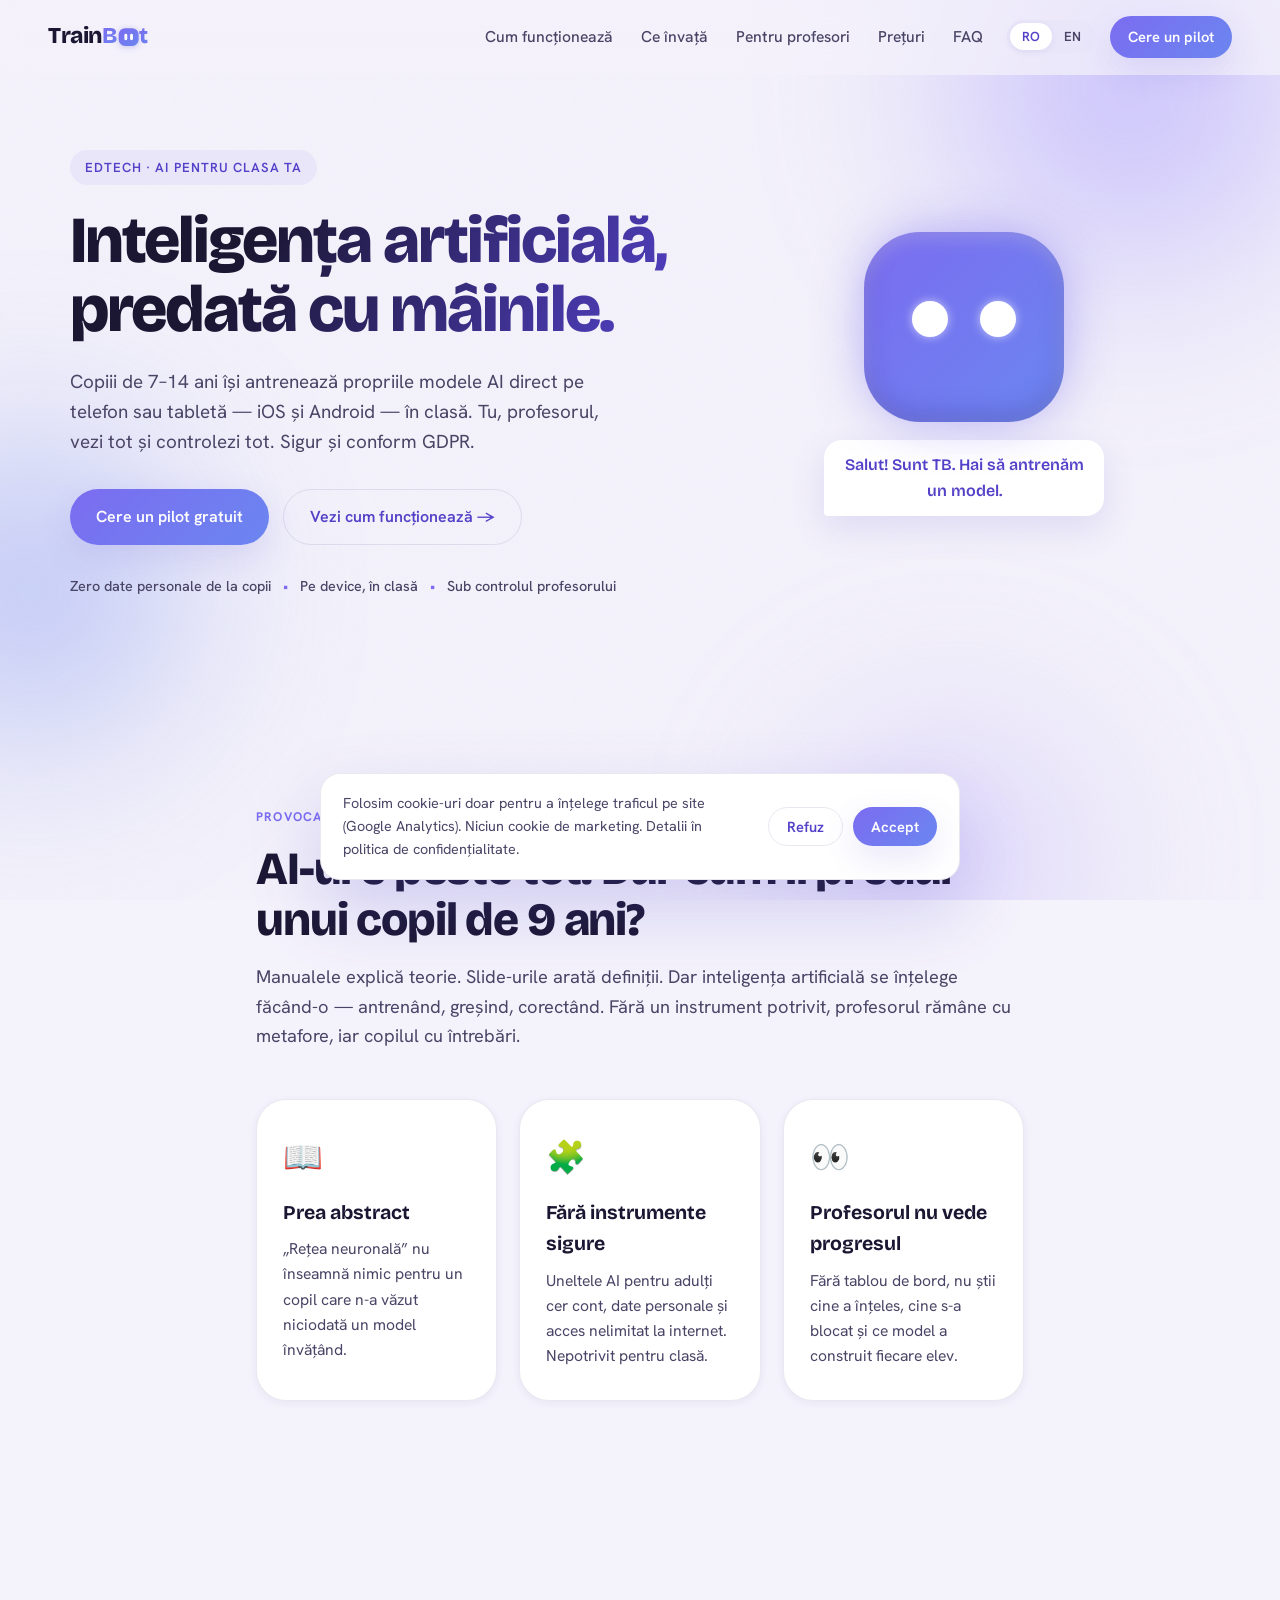
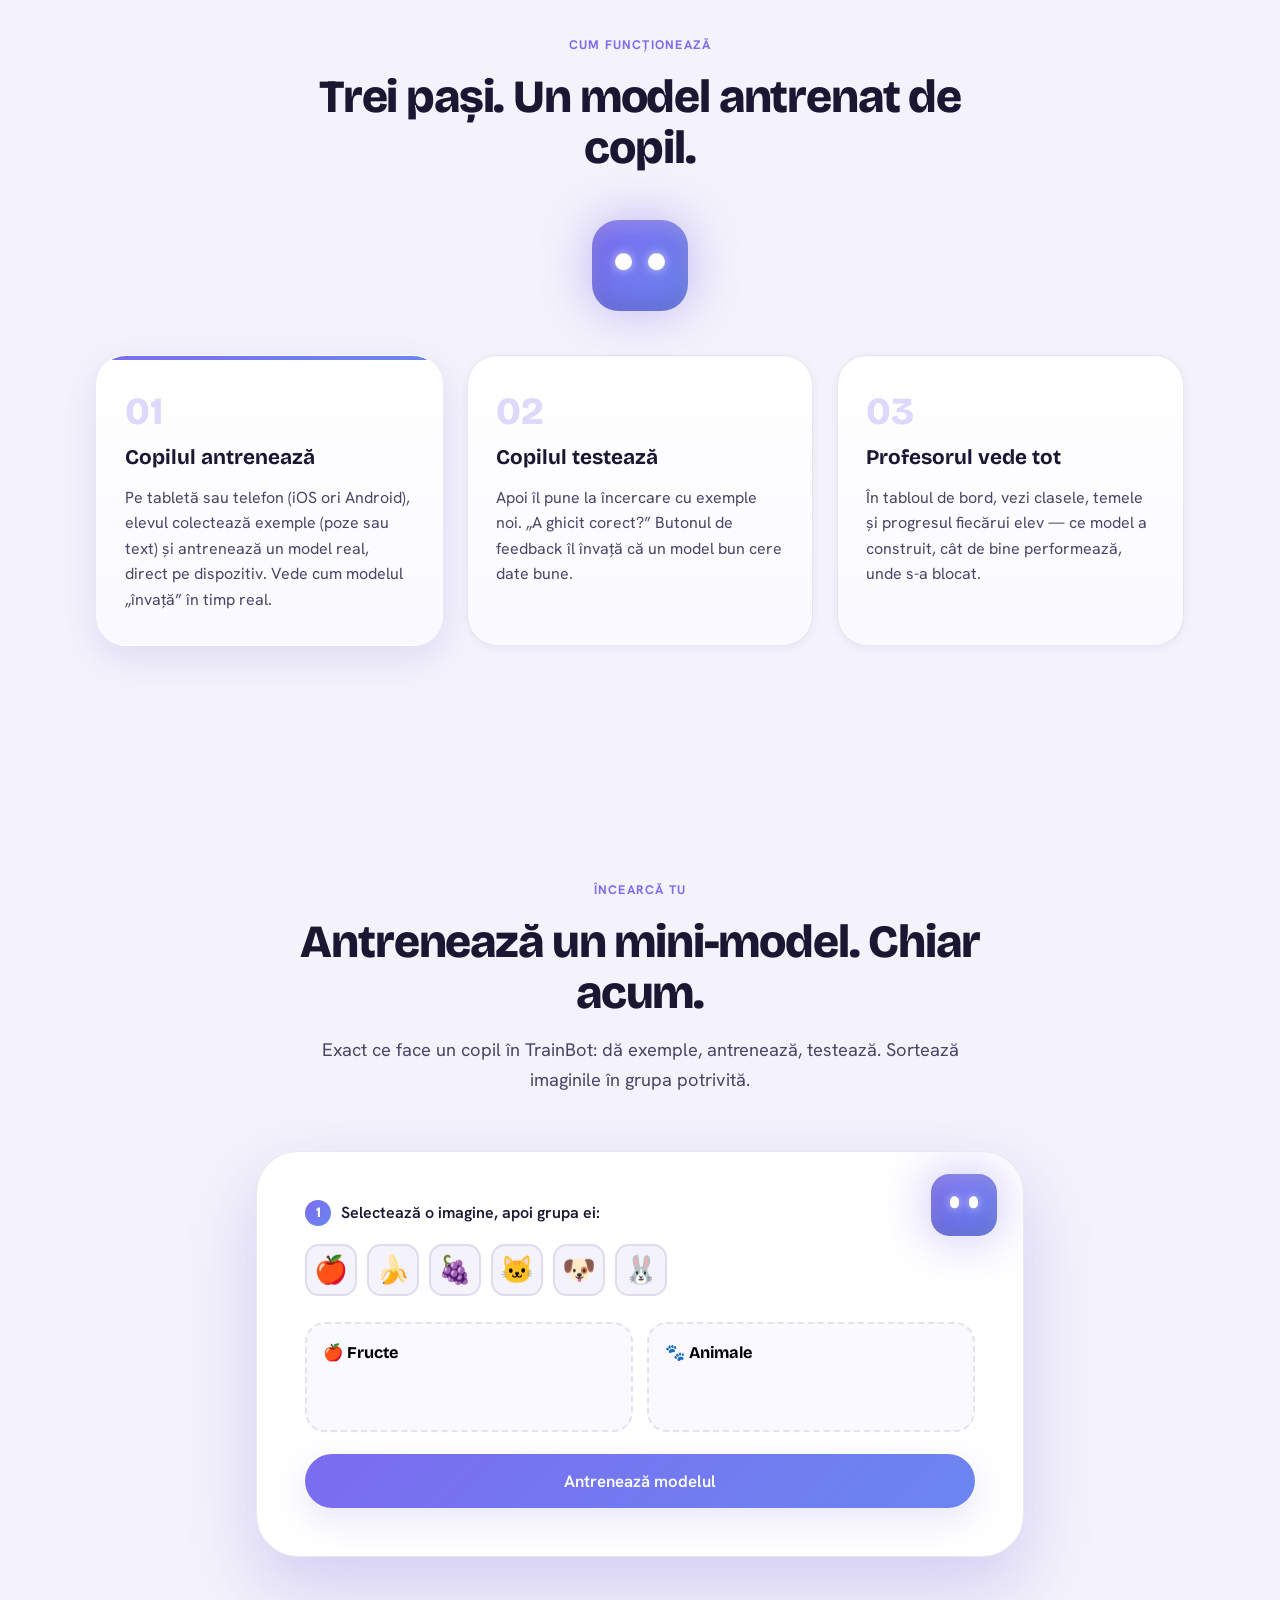
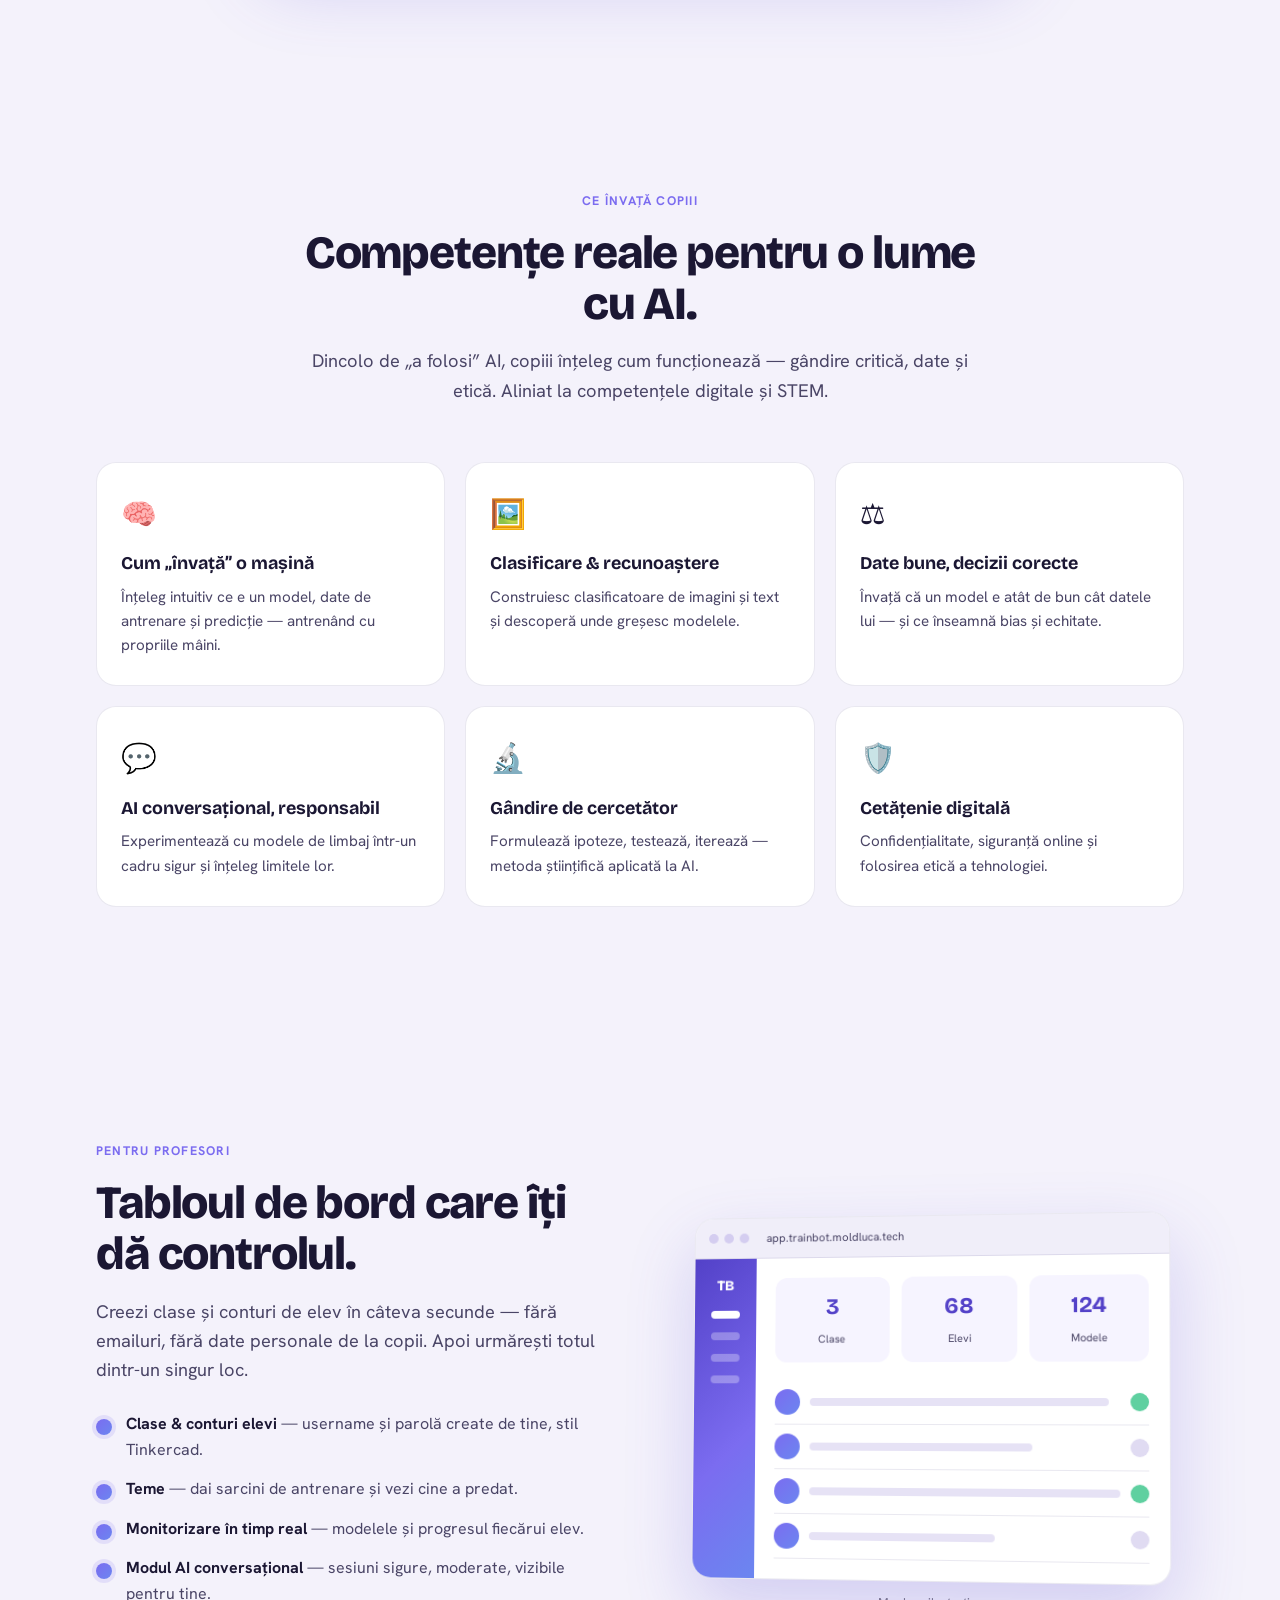
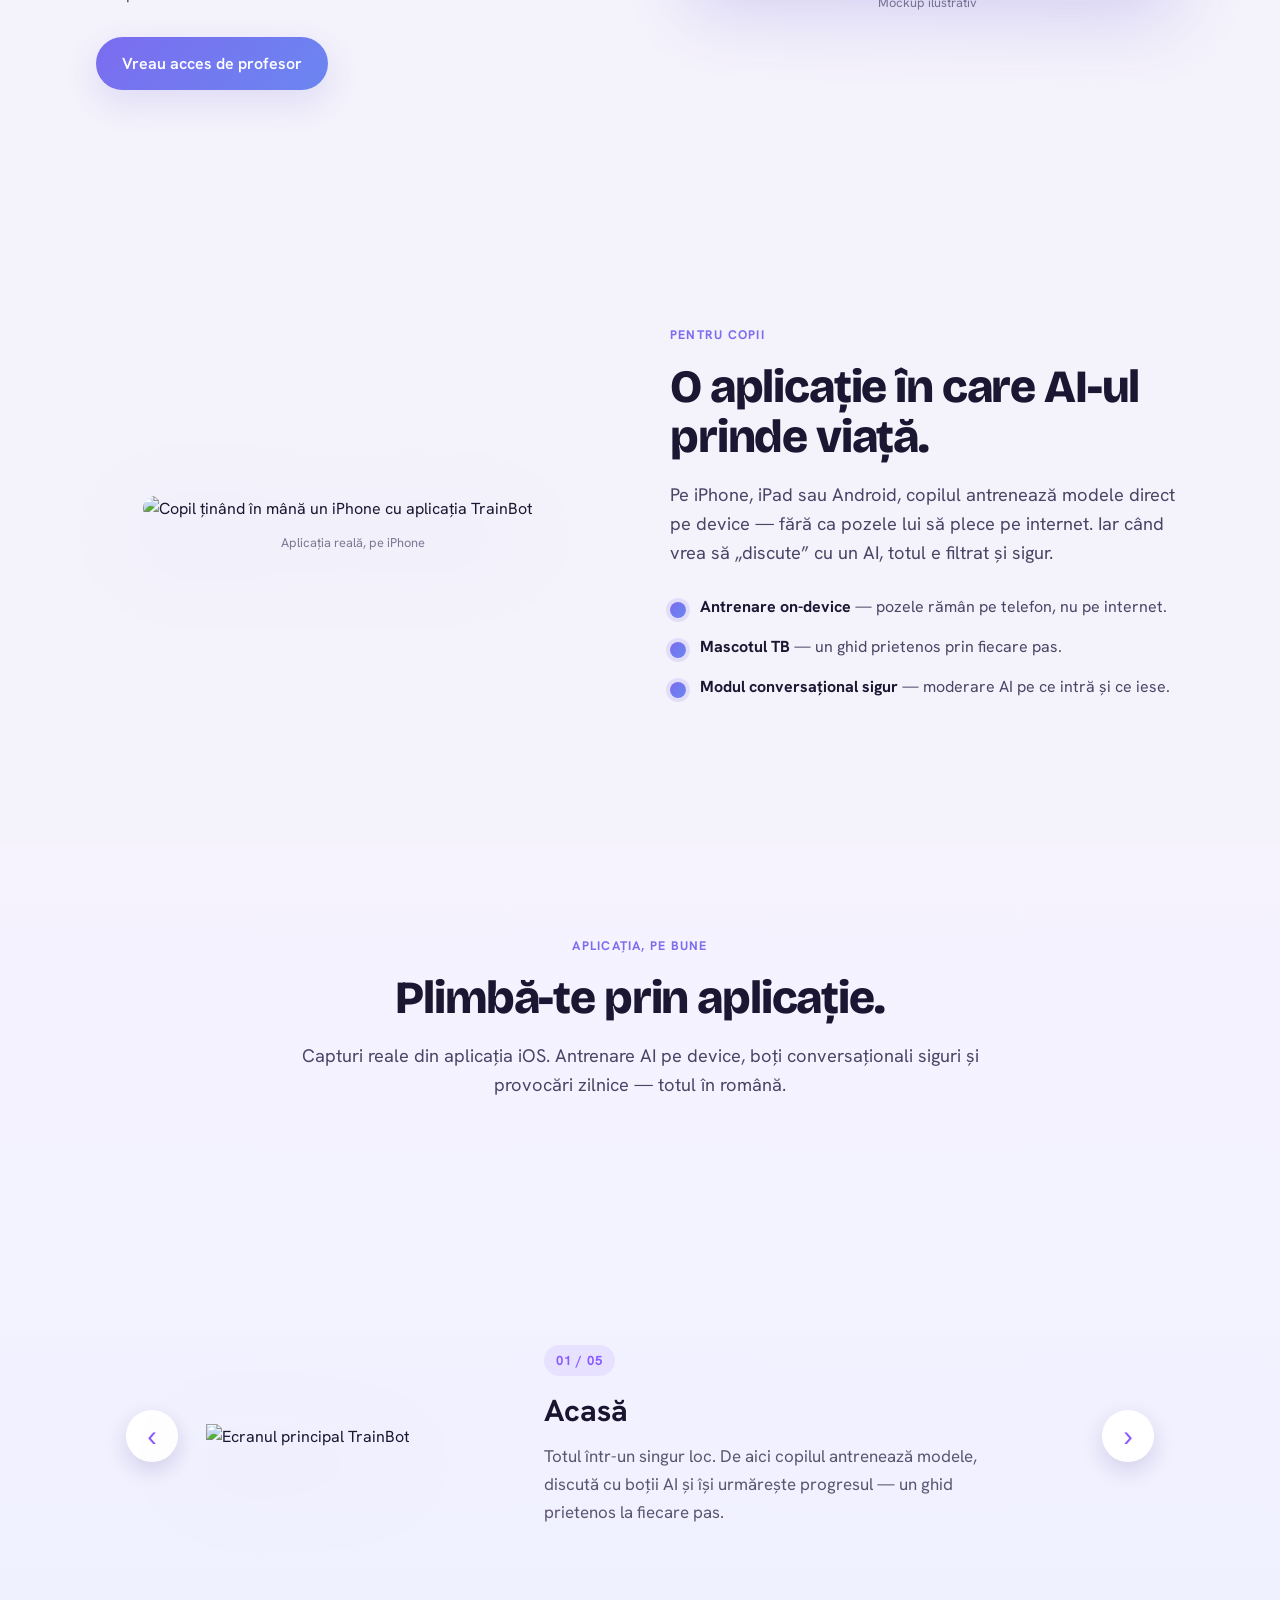
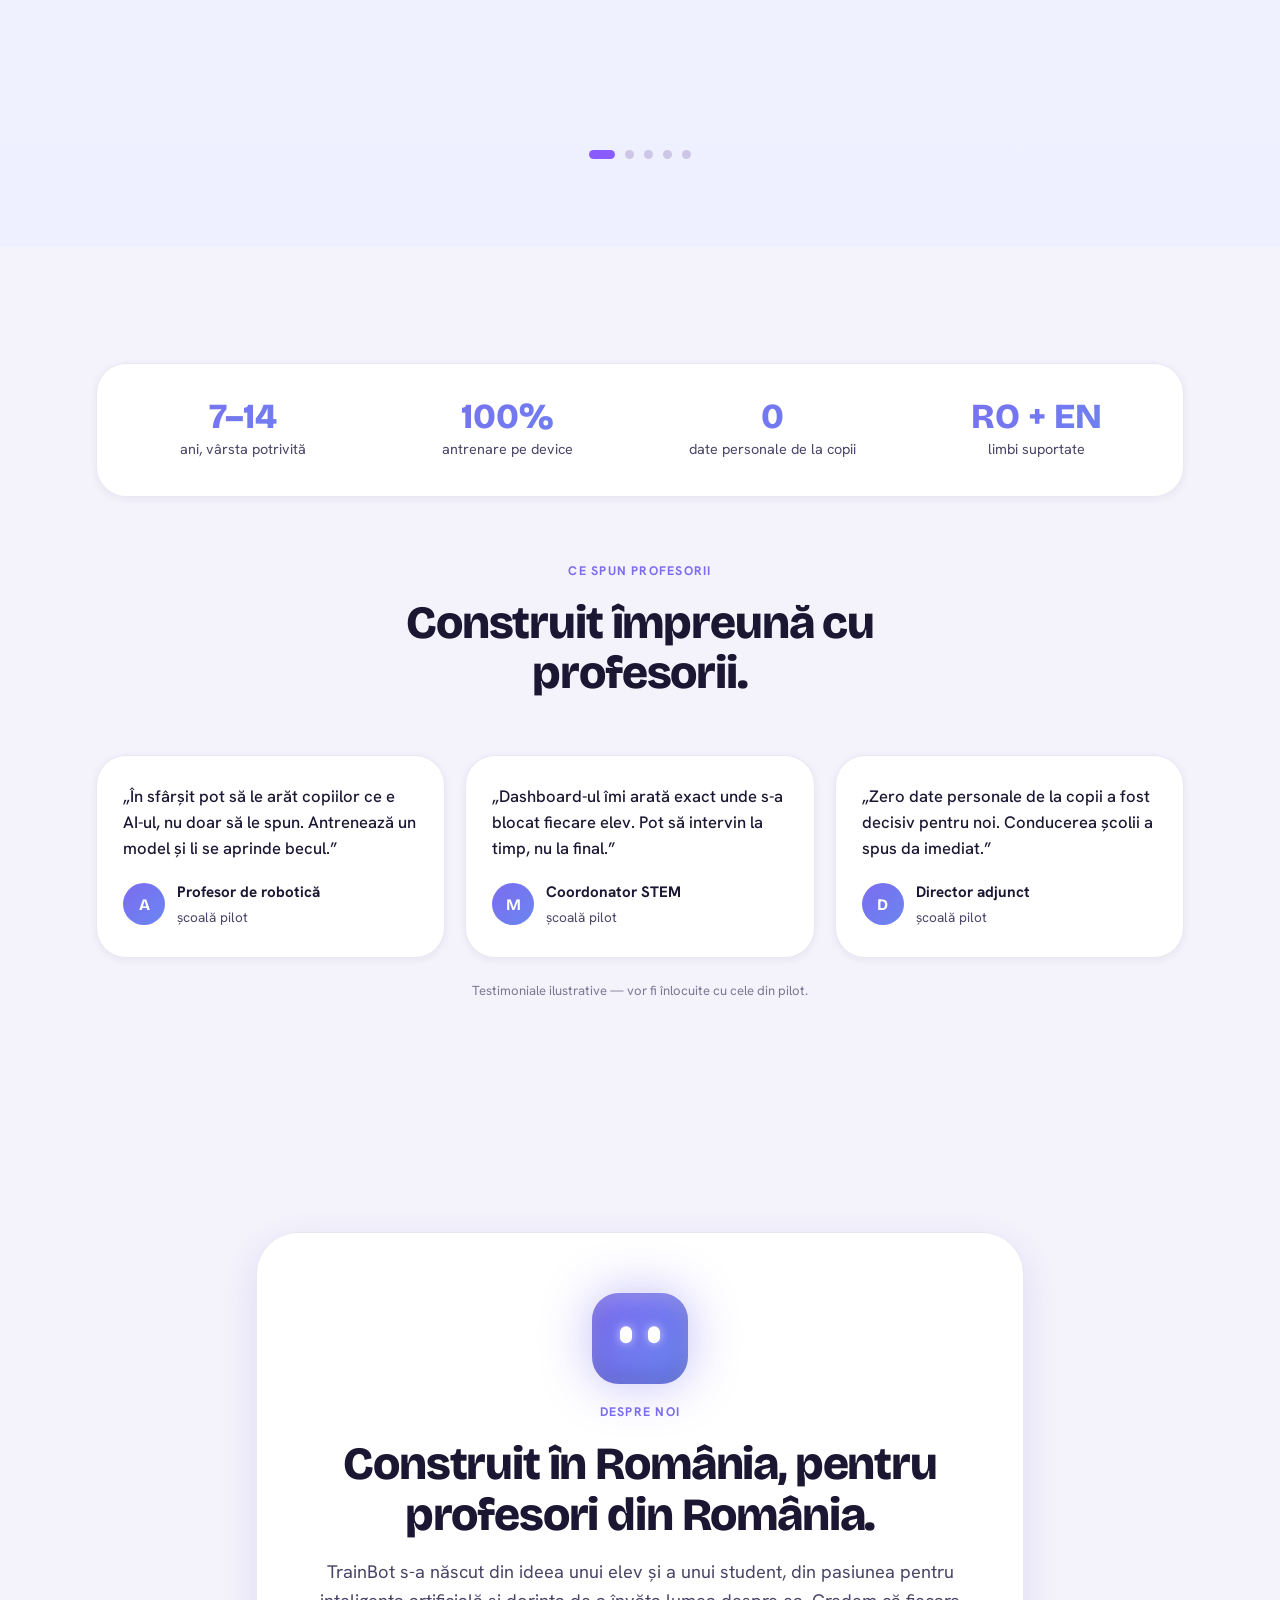
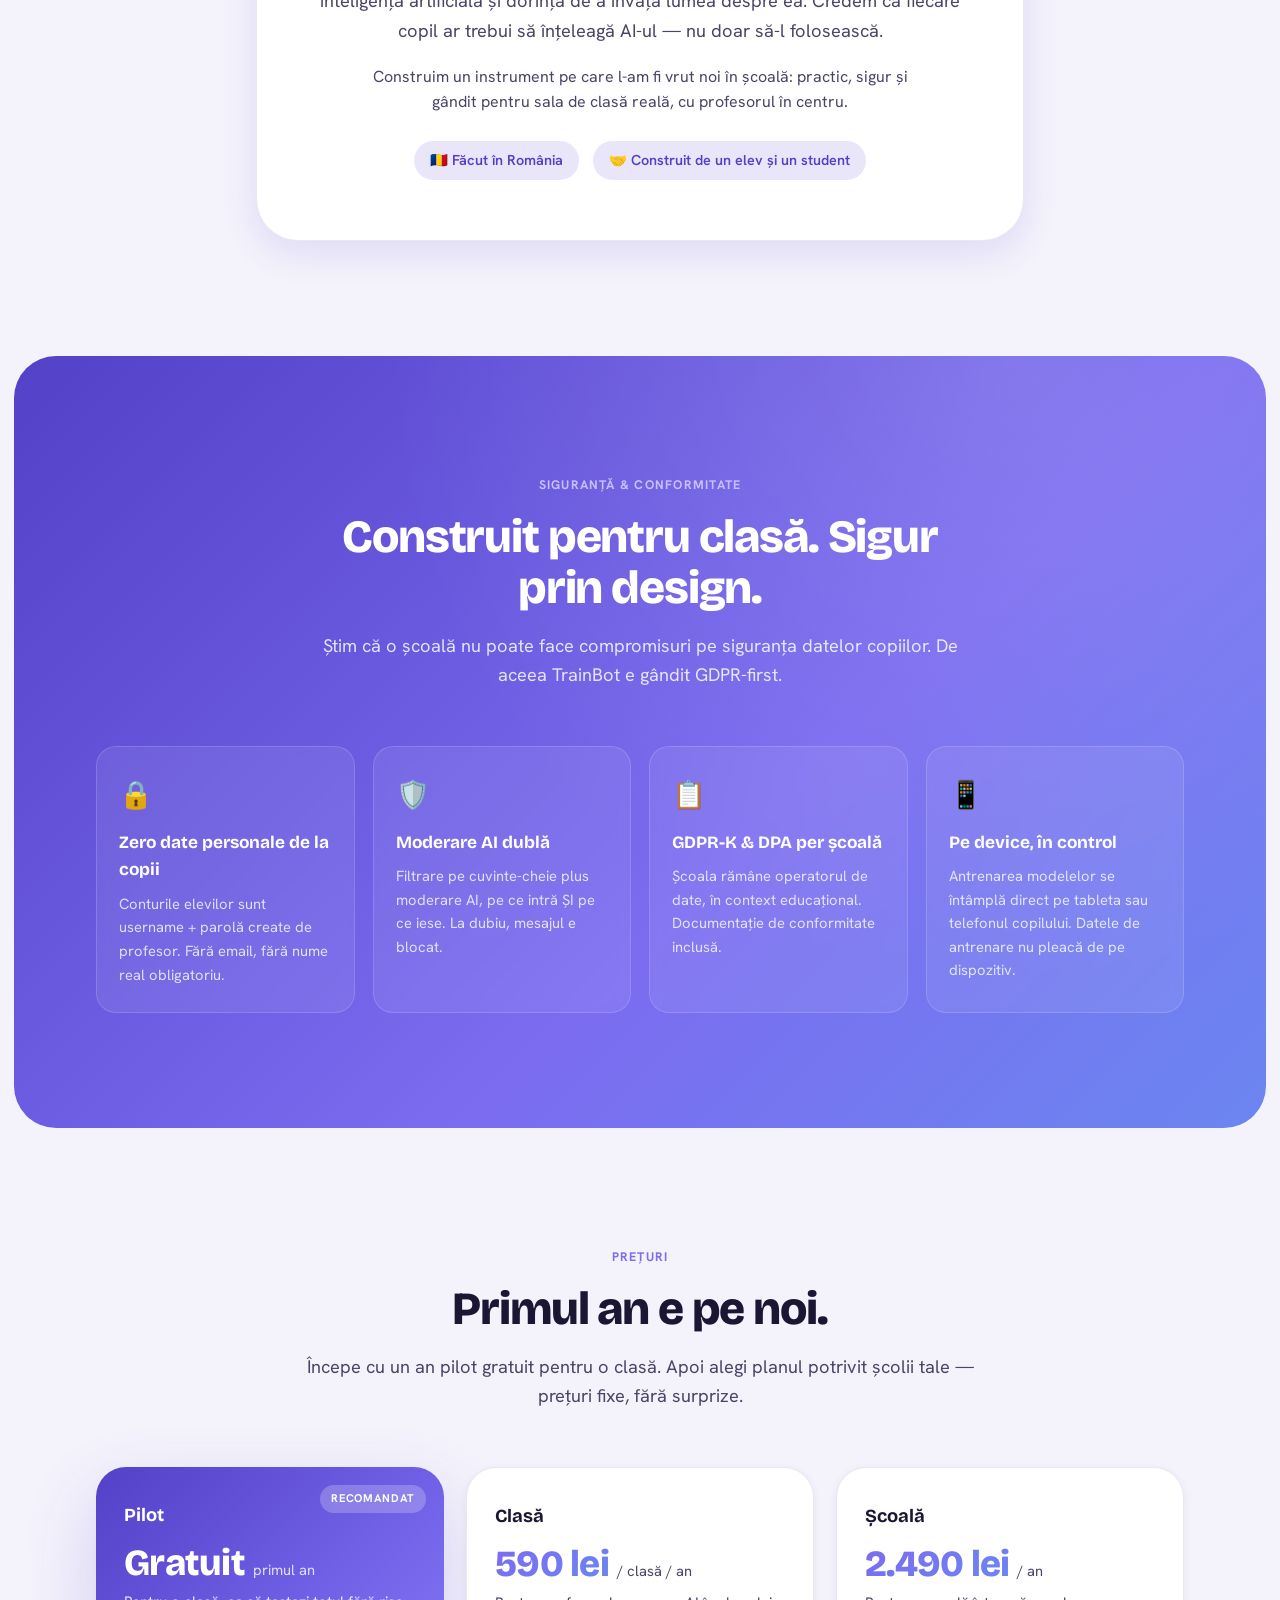
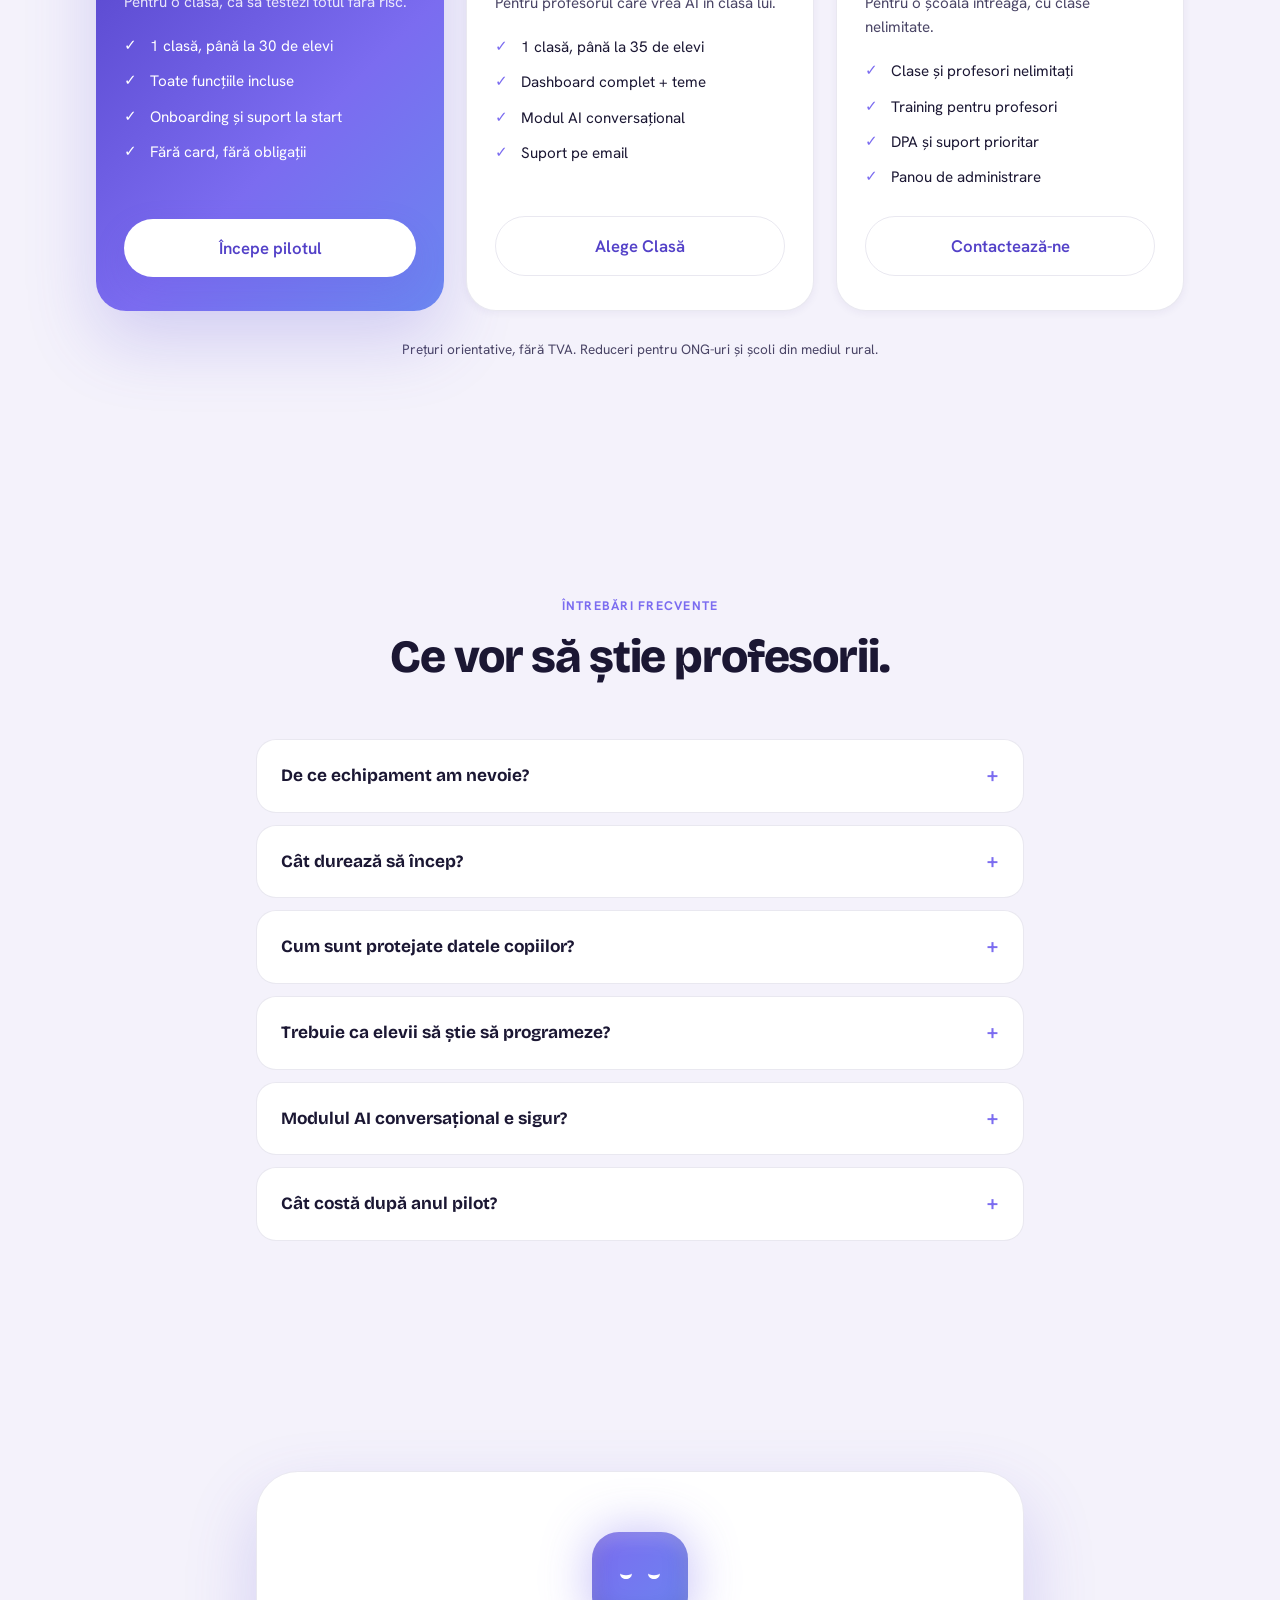
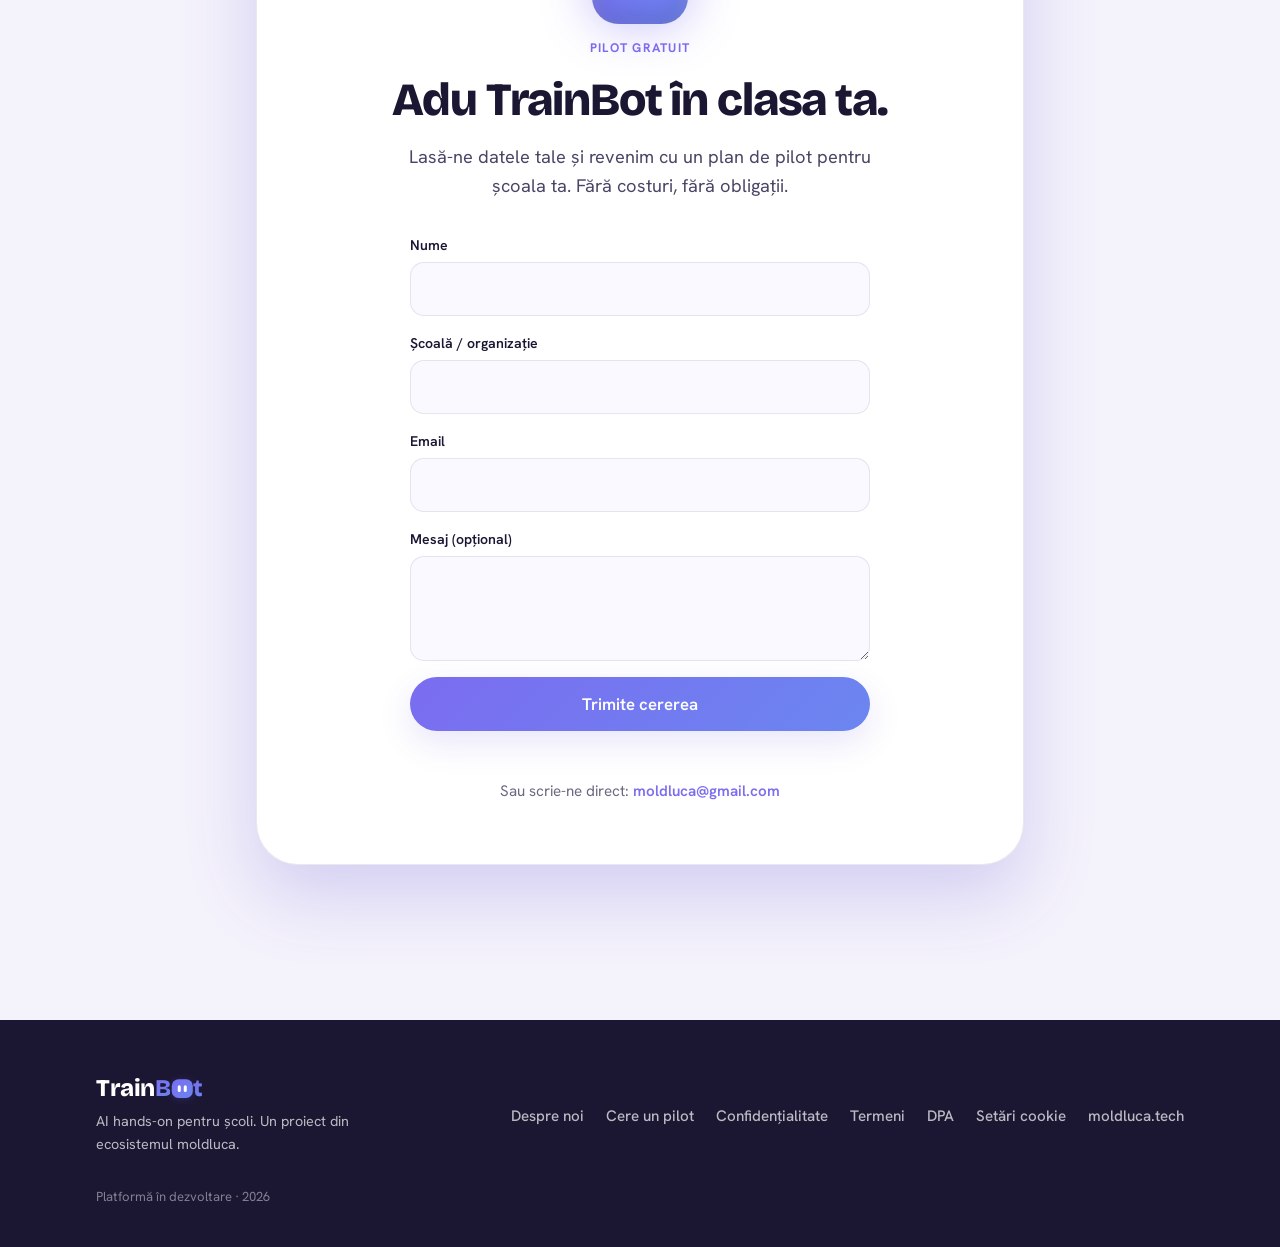
==== commit 2645779b: "feat(site): P1 — cookie banner cu link privacy + retragere consimțământ, aliniere iOS/Android - cook" ====
--- a/index.html
+++ b/index.html
@@ -4,7 +4,7 @@
   <meta charset="UTF-8" />
   <meta name="viewport" content="width=device-width, initial-scale=1.0" />
   <title>TrainBot — Inteligență artificială, predată cu mâinile</title>
-  <meta name="description" content="TrainBot: copiii 7-14 ani antrenează propriile modele AI direct pe iPad, în clasă. Sigur, conform GDPR, sub controlul profesorului. Cere un pilot gratuit." />
+  <meta name="description" content="TrainBot: copiii 7-14 ani antrenează propriile modele AI direct pe tabletă sau telefon (iOS și Android), în clasă. Sigur, conform GDPR, sub controlul profesorului. Cere un pilot gratuit." />
   <meta name="theme-color" content="#7B6CF0" />
 
   <!-- Open Graph -->
@@ -24,7 +24,7 @@
     "@type": "SoftwareApplication",
     "name": "TrainBot",
     "applicationCategory": "EducationalApplication",
-    "operatingSystem": "iOS, Web",
+    "operatingSystem": "iOS, Android, Web",
     "url": "https://trainbot.moldluca.tech",
     "description": "Platformă EdTech prin care copiii de 7-14 ani antrenează propriile modele AI în clasă, sigur și conform GDPR, sub controlul profesorului.",
     "audience": { "@type": "EducationalAudience", "educationalRole": "teacher" },
@@ -156,7 +156,7 @@
         <article class="step" data-mascot="learning">
           <span class="step-num">01</span>
           <h3 data-i18n="how.s1t">Copilul antrenează</h3>
-          <p data-i18n="how.s1p">Pe iPad, elevul colectează exemple (poze sau text) și antrenează un model real, on-device, cu CoreML. Vede cum modelul „învață" în timp real.</p>
+          <p data-i18n="how.s1p">Pe tabletă sau telefon (iOS ori Android), elevul colectează exemple (poze sau text) și antrenează un model real, direct pe dispozitiv. Vede cum modelul „învață" în timp real.</p>
         </article>
         <article class="step" data-mascot="thinking">
           <span class="step-num">02</span>
@@ -446,7 +446,7 @@
         <div class="safety-card">
           <span class="safety-ic">📱</span>
           <h3 data-i18n="safety.c4t">Pe device, în control</h3>
-          <p data-i18n="safety.c4p">Antrenarea modelelor se întâmplă pe iPad. Datele de antrenare nu pleacă de pe dispozitiv.</p>
+          <p data-i18n="safety.c4p">Antrenarea modelelor se întâmplă direct pe tableta sau telefonul copilului. Datele de antrenare nu pleacă de pe dispozitiv.</p>
         </div>
       </div>
     </div>
@@ -517,7 +517,7 @@
         <h2 class="section-title" data-i18n="faq.title">Ce vor să știe profesorii.</h2>
       </div>
       <div class="faq-list">
-        <details class="faq-item"><summary data-i18n="faq.q1">De ce echipament am nevoie?</summary><p data-i18n="faq.a1">Un iPad sau iPhone (iOS 17+) per grup de elevi și un calculator/tabletă pentru tabloul de bord al profesorului. Funcționează și cu un singur iPad partajat în clasă.</p></details>
+        <details class="faq-item"><summary data-i18n="faq.q1">De ce echipament am nevoie?</summary><p data-i18n="faq.a1">O tabletă sau un telefon per grup de elevi — iPhone/iPad (iOS 17+) sau Android — și un calculator pentru tabloul de bord al profesorului. Funcționează și cu un singur dispozitiv partajat în clasă.</p></details>
         <details class="faq-item"><summary data-i18n="faq.q2">Cât durează să încep?</summary><p data-i18n="faq.a2">Sub 15 minute. Creezi o clasă, generezi conturile elevilor și dai prima temă. Te ajutăm la onboarding în pilot.</p></details>
         <details class="faq-item"><summary data-i18n="faq.q3">Cum sunt protejate datele copiilor?</summary><p data-i18n="faq.a3">Conturile elevilor sunt username + parolă create de tine, fără email sau date personale. Antrenarea modelelor se face pe device. Suntem gândiți GDPR-first, cu DPA per școală.</p></details>
         <details class="faq-item"><summary data-i18n="faq.q4">Trebuie ca elevii să știe să programeze?</summary><p data-i18n="faq.a4">Nu. Totul e vizual și practic — antrenezi modele cu exemple, fără cod. Potrivit de la 7 ani.</p></details>
@@ -538,8 +538,8 @@
         <h2 class="section-title" data-i18n="pilot.title">Adu TrainBot în clasa ta.</h2>
         <p class="section-lead" data-i18n="pilot.lead">Lasă-ne datele tale și revenim cu un plan de pilot pentru școala ta. Fără costuri, fără obligații.</p>
 
-        <!-- Formspree: înlocuiește FORM_ID după creare cont -->
-        <form class="pilot-form" id="pilotForm" action="https://formspree.io/f/FORM_ID" method="POST">
+        <!-- Trimite la backend-ul TrainBot (POST /api/v1/pilot-request); fallback mailto în script.js -->
+        <form class="pilot-form" id="pilotForm" method="POST">
           <div class="field">
             <label for="name" data-i18n="pilot.name">Nume</label>
             <input id="name" name="name" type="text" required autocomplete="name" />
@@ -555,6 +555,11 @@
           <div class="field">
             <label for="message" data-i18n="pilot.msg">Mesaj (opțional)</label>
             <textarea id="message" name="message" rows="3"></textarea>
+          </div>
+          <!-- honeypot anti-spam: invizibil pentru oameni, boții îl completează -->
+          <div class="hp-field" aria-hidden="true">
+            <label for="website">Website</label>
+            <input id="website" name="website" type="text" tabindex="-1" autocomplete="off" />
           </div>
           <button type="submit" class="btn btn-primary btn-block" data-i18n="pilot.submit">Trimite cererea</button>
           <p class="form-status" id="formStatus" role="status" aria-live="polite"></p>
@@ -581,6 +586,7 @@
         <a href="privacy.html" data-i18n="footer.privacy">Confidențialitate</a>
         <a href="terms.html" data-i18n="footer.terms">Termeni</a>
         <a href="dpa.html" data-i18n="footer.dpa">DPA</a>
+        <a href="#" id="cookieSettings" data-i18n="footer.cookies">Setări cookie</a>
         <a href="https://moldluca.tech" target="_blank" rel="noopener">moldluca.tech</a>
       </div>
       <div class="footer-meta">
--- a/styles.css
+++ b/styles.css
@@ -385,6 +385,7 @@
 .form-status.ok { color: #2faf7a; }
 .form-status.err { color: #d6536a; }
 .form-status a { color: inherit; text-decoration: underline; }
+.hp-field { position: absolute; left: -9999px; width: 1px; height: 1px; overflow: hidden; }
 .pilot-direct { text-align: center; margin-top: 14px; font-size: .95rem; color: var(--muted, #6b6880); }
 .pilot-direct a { color: var(--purple); font-weight: 600; }
 
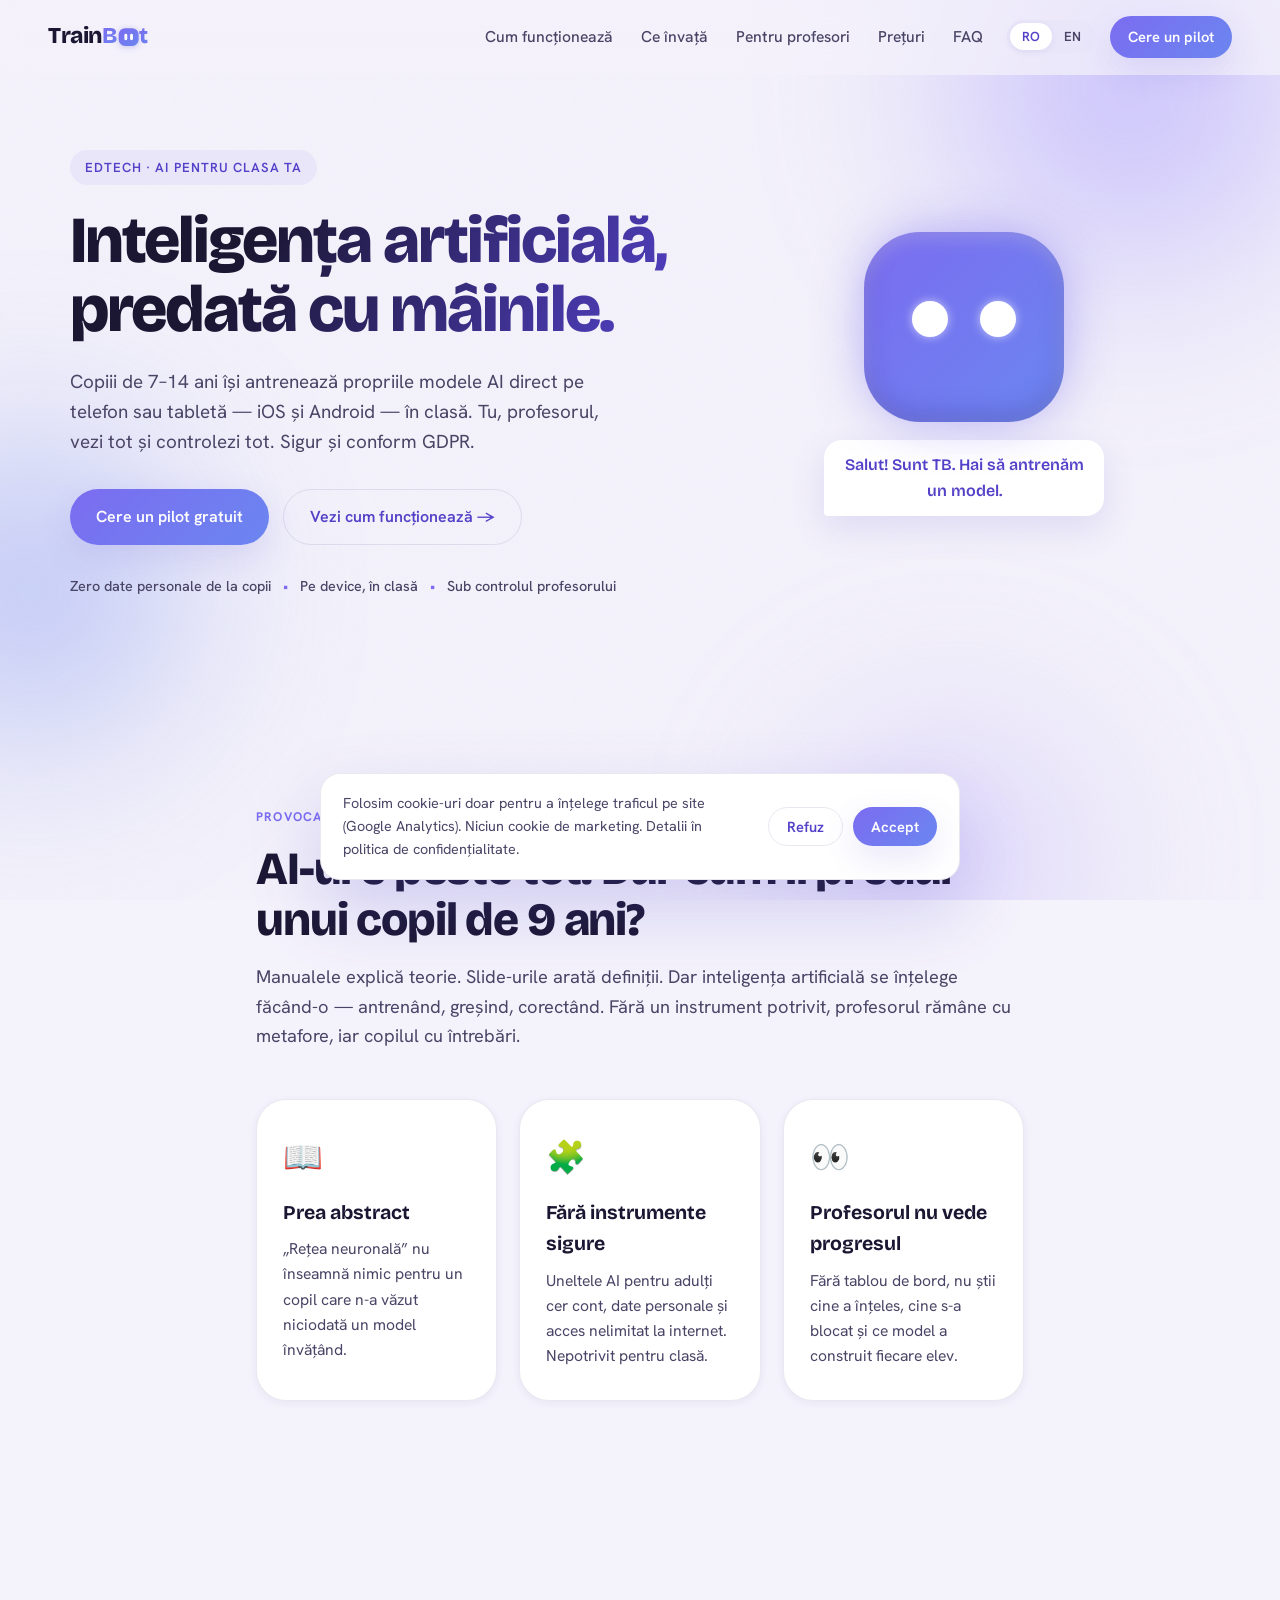
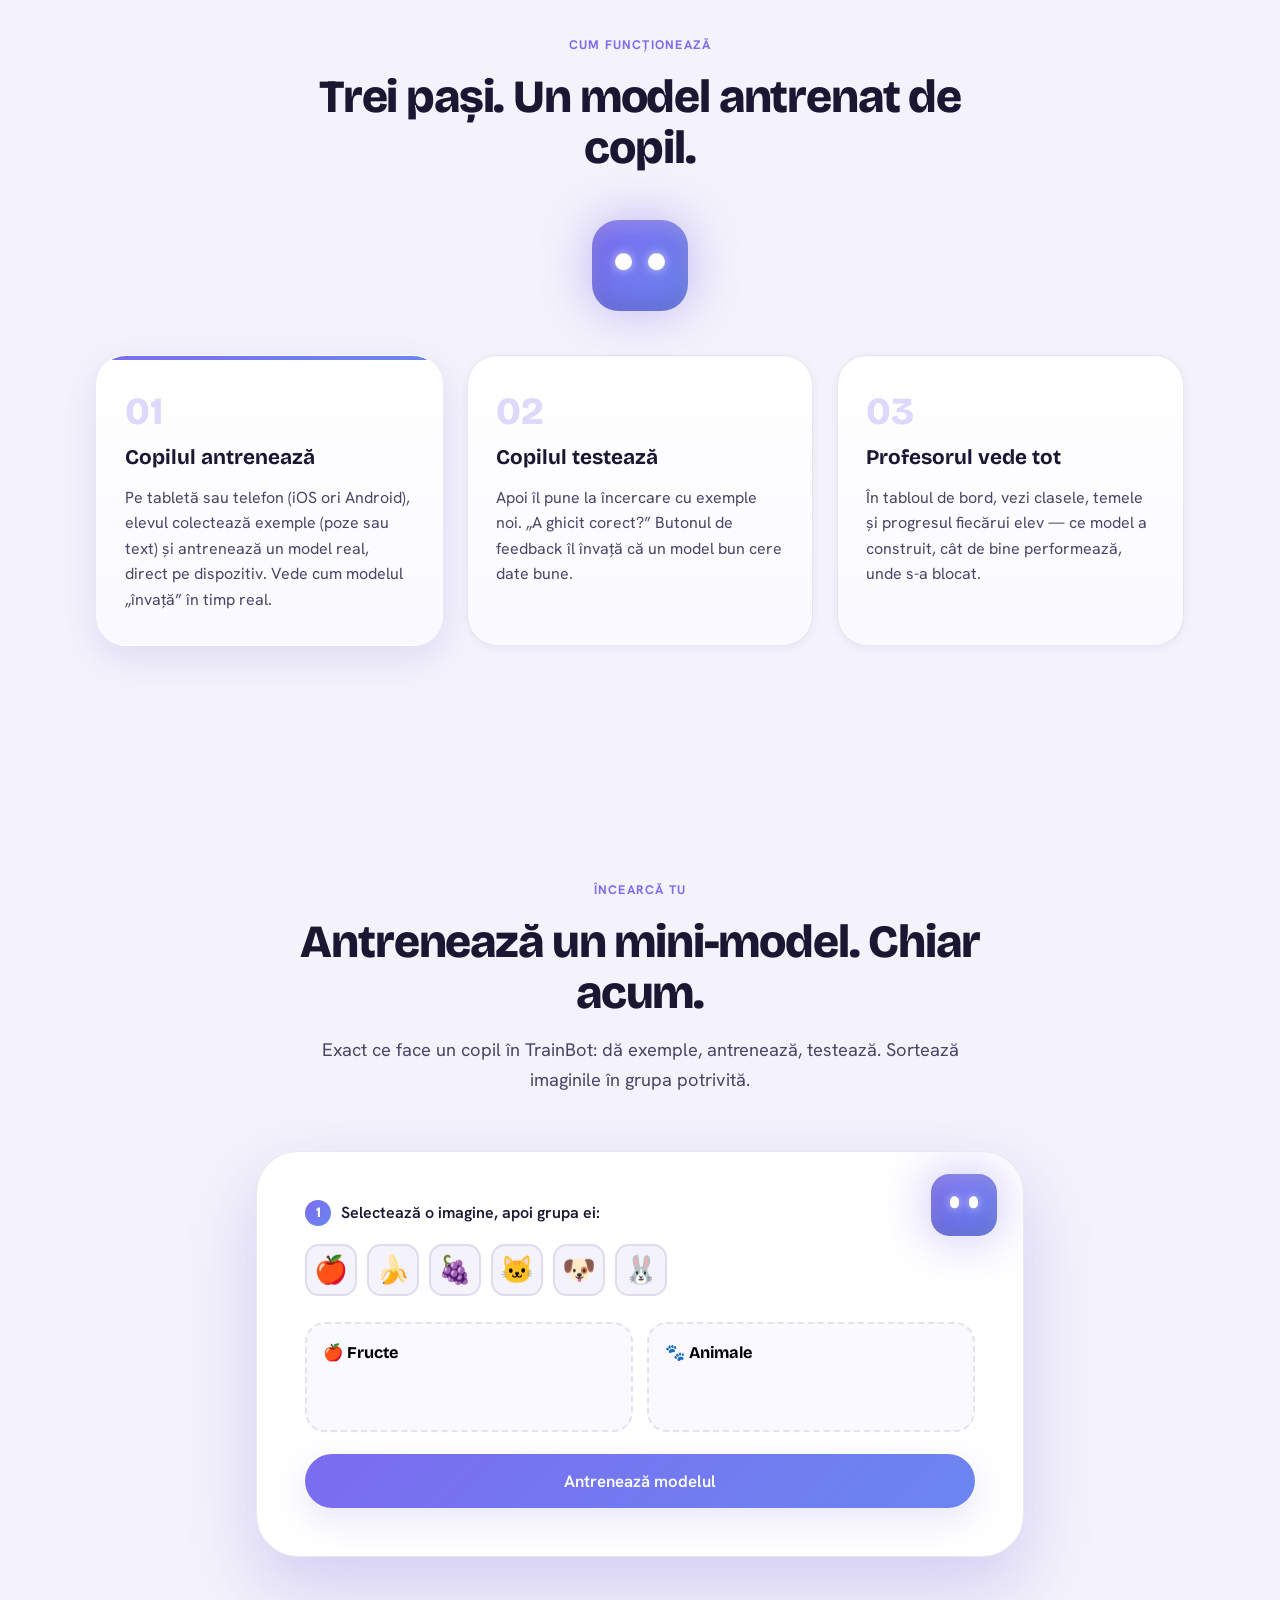
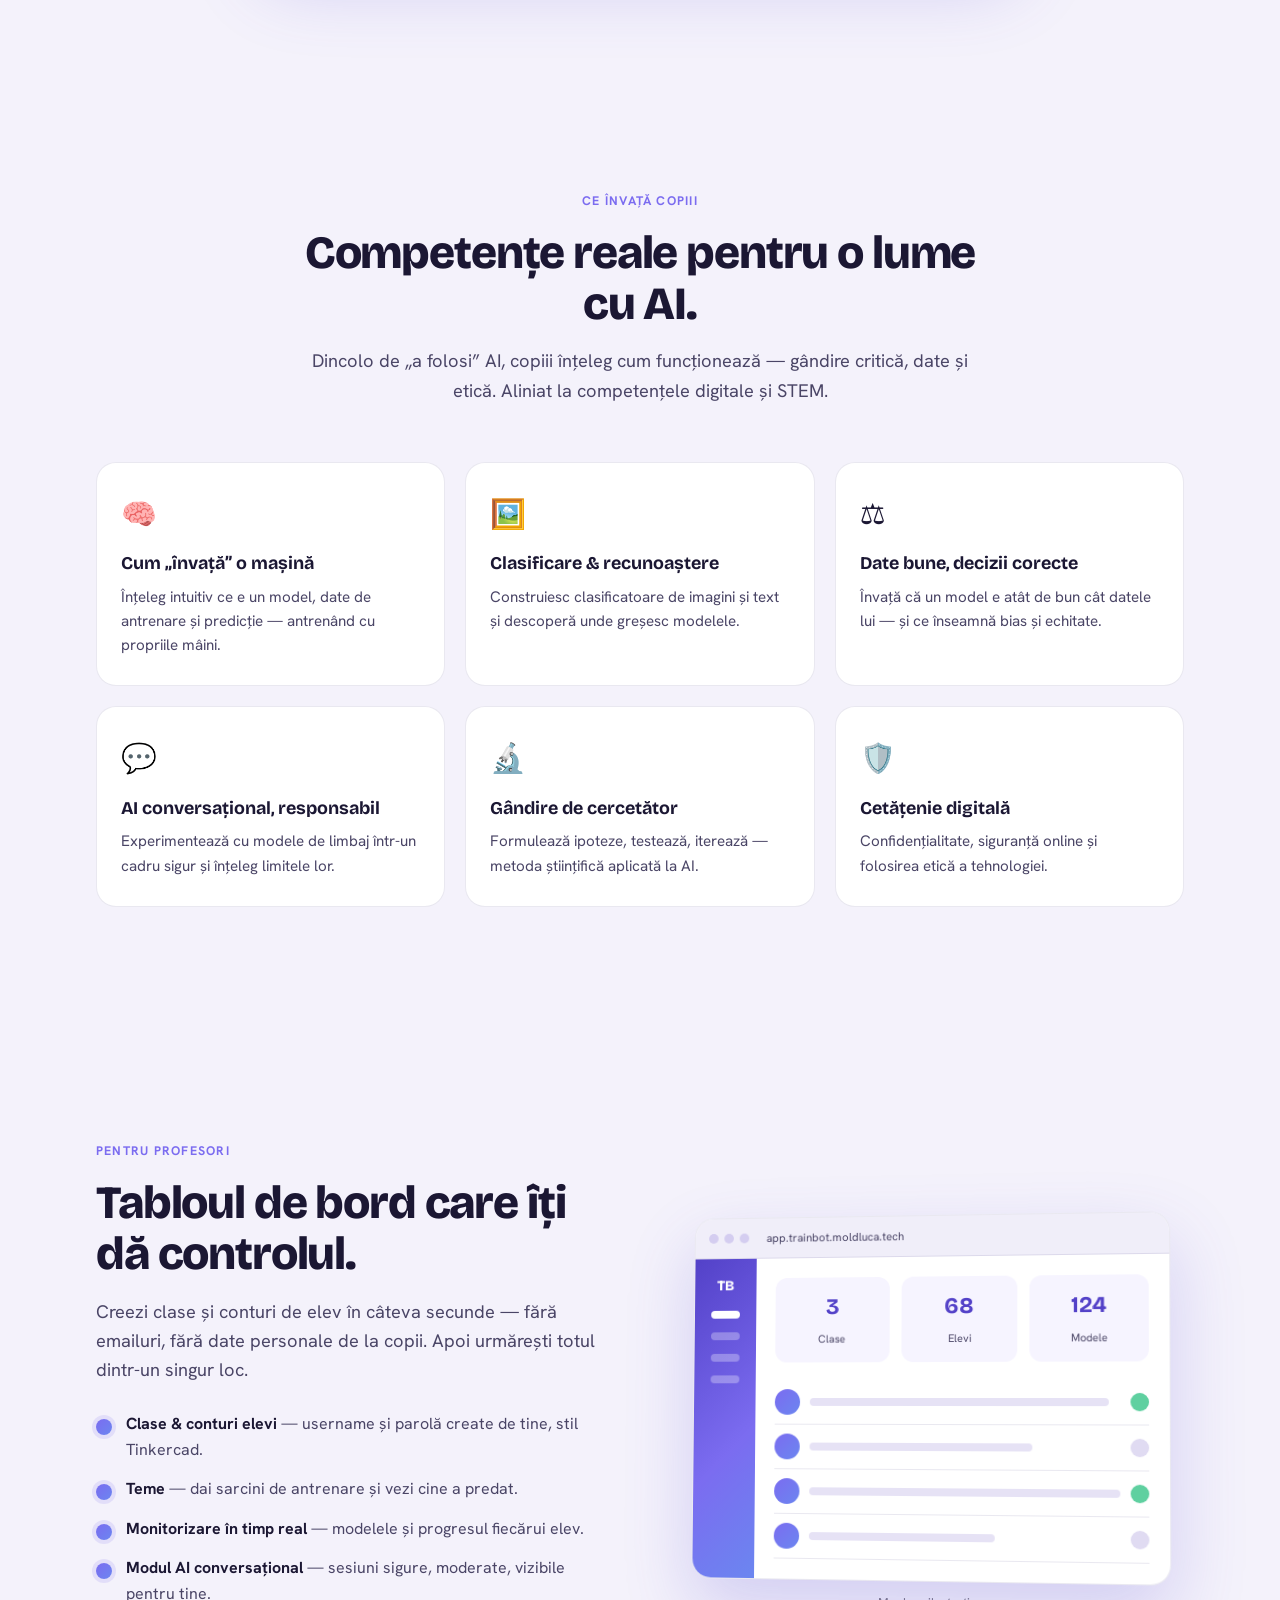
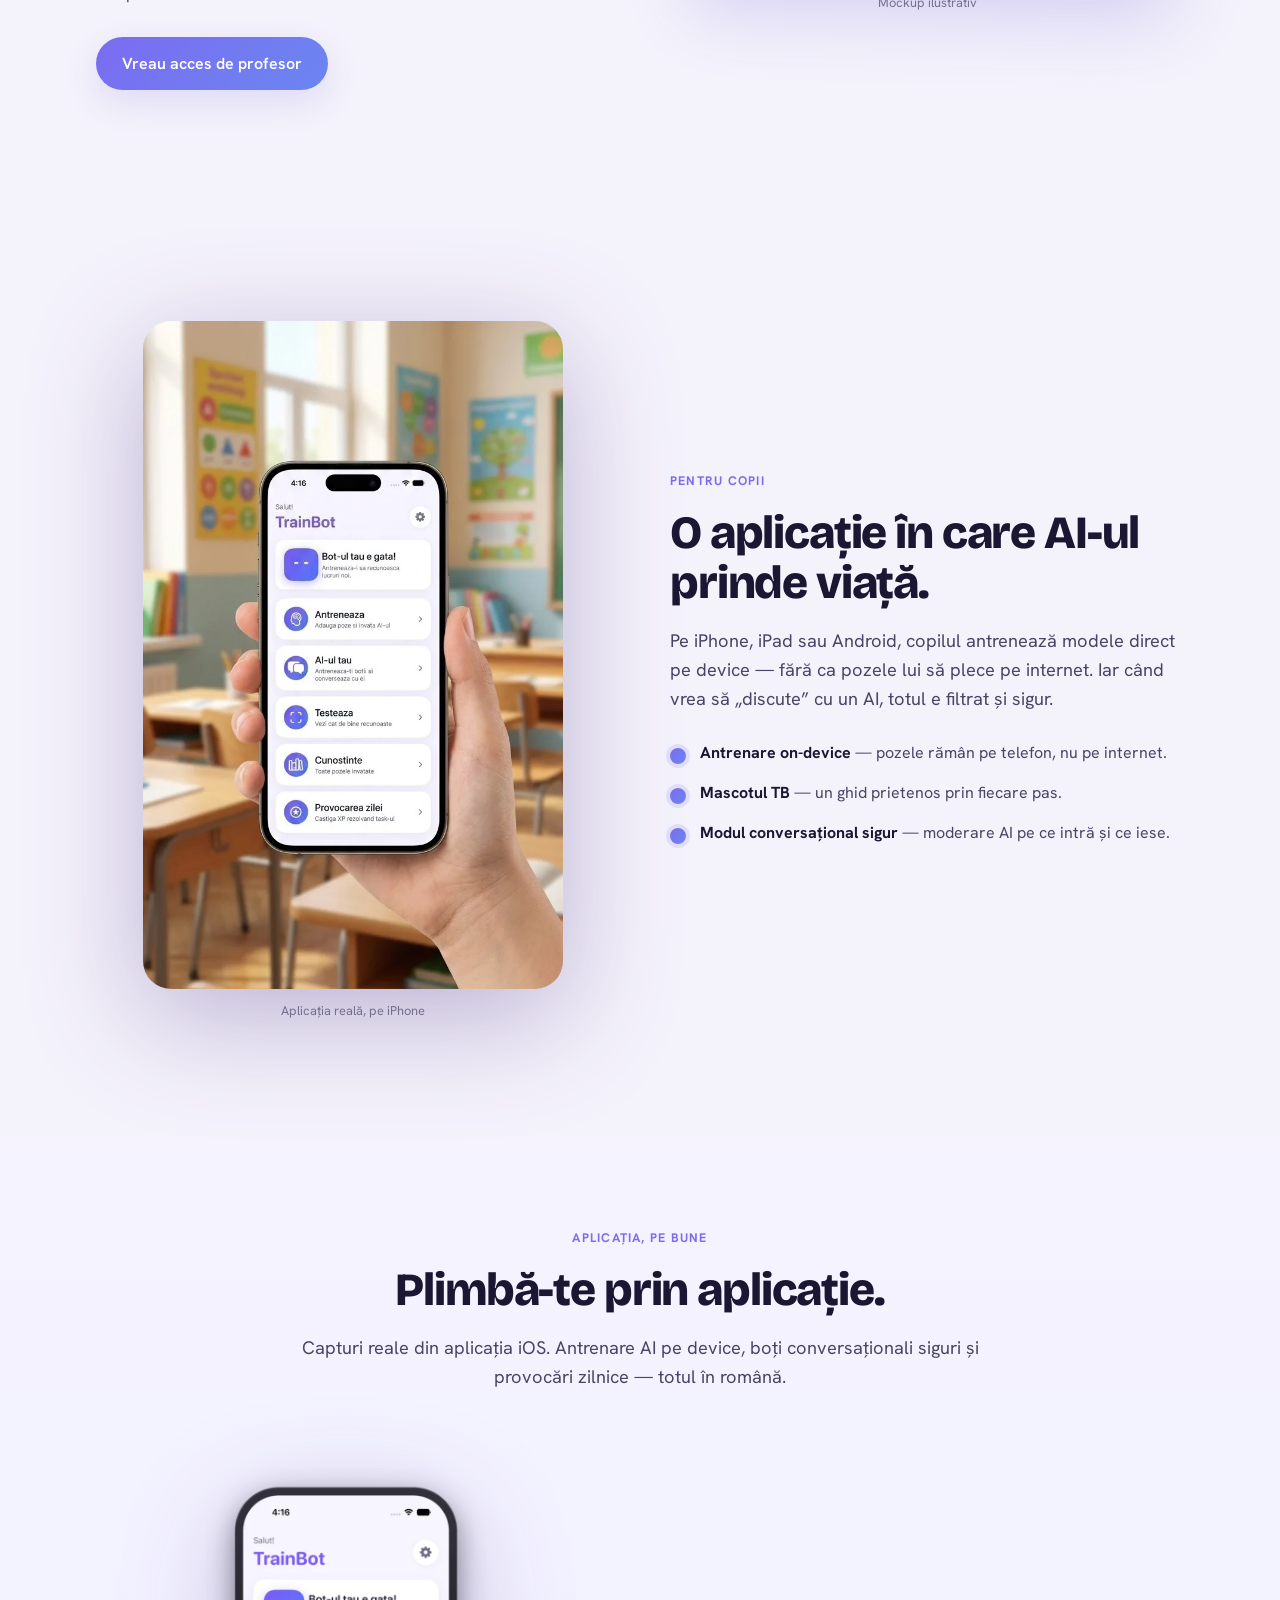
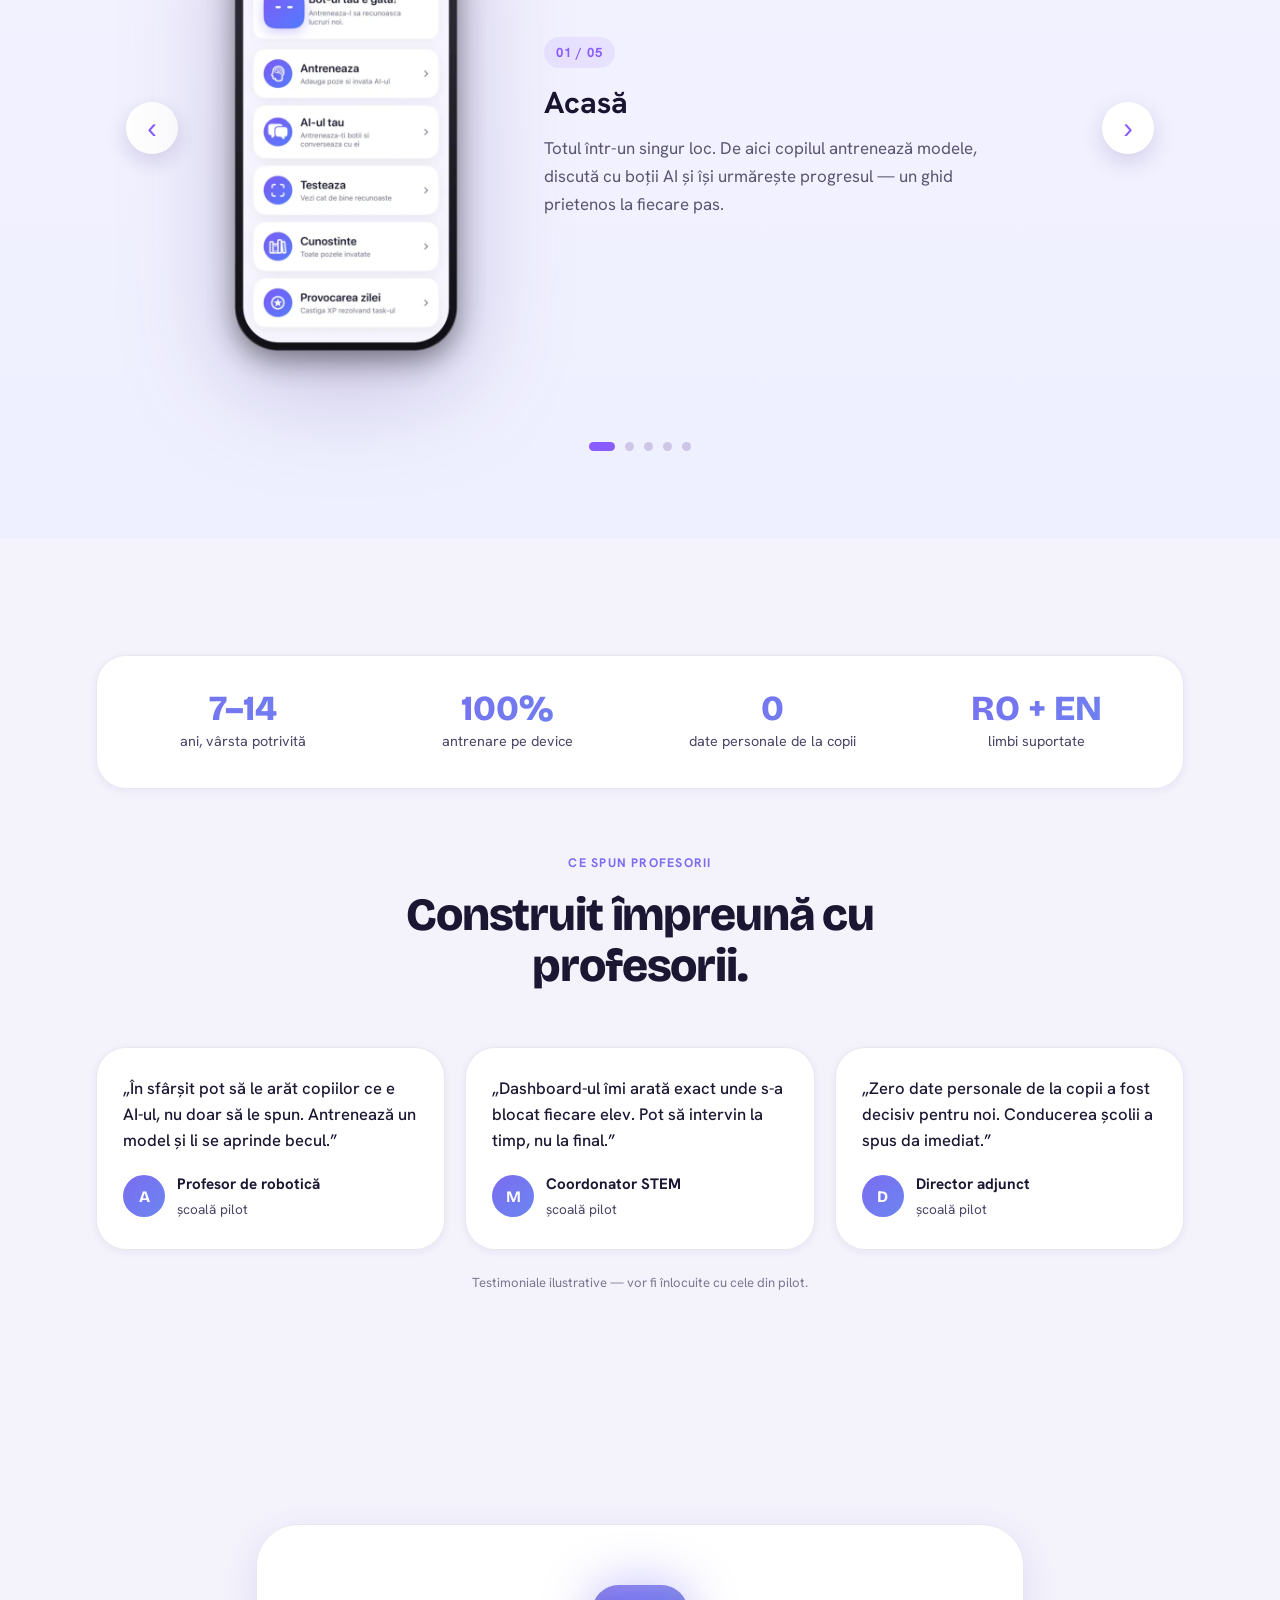
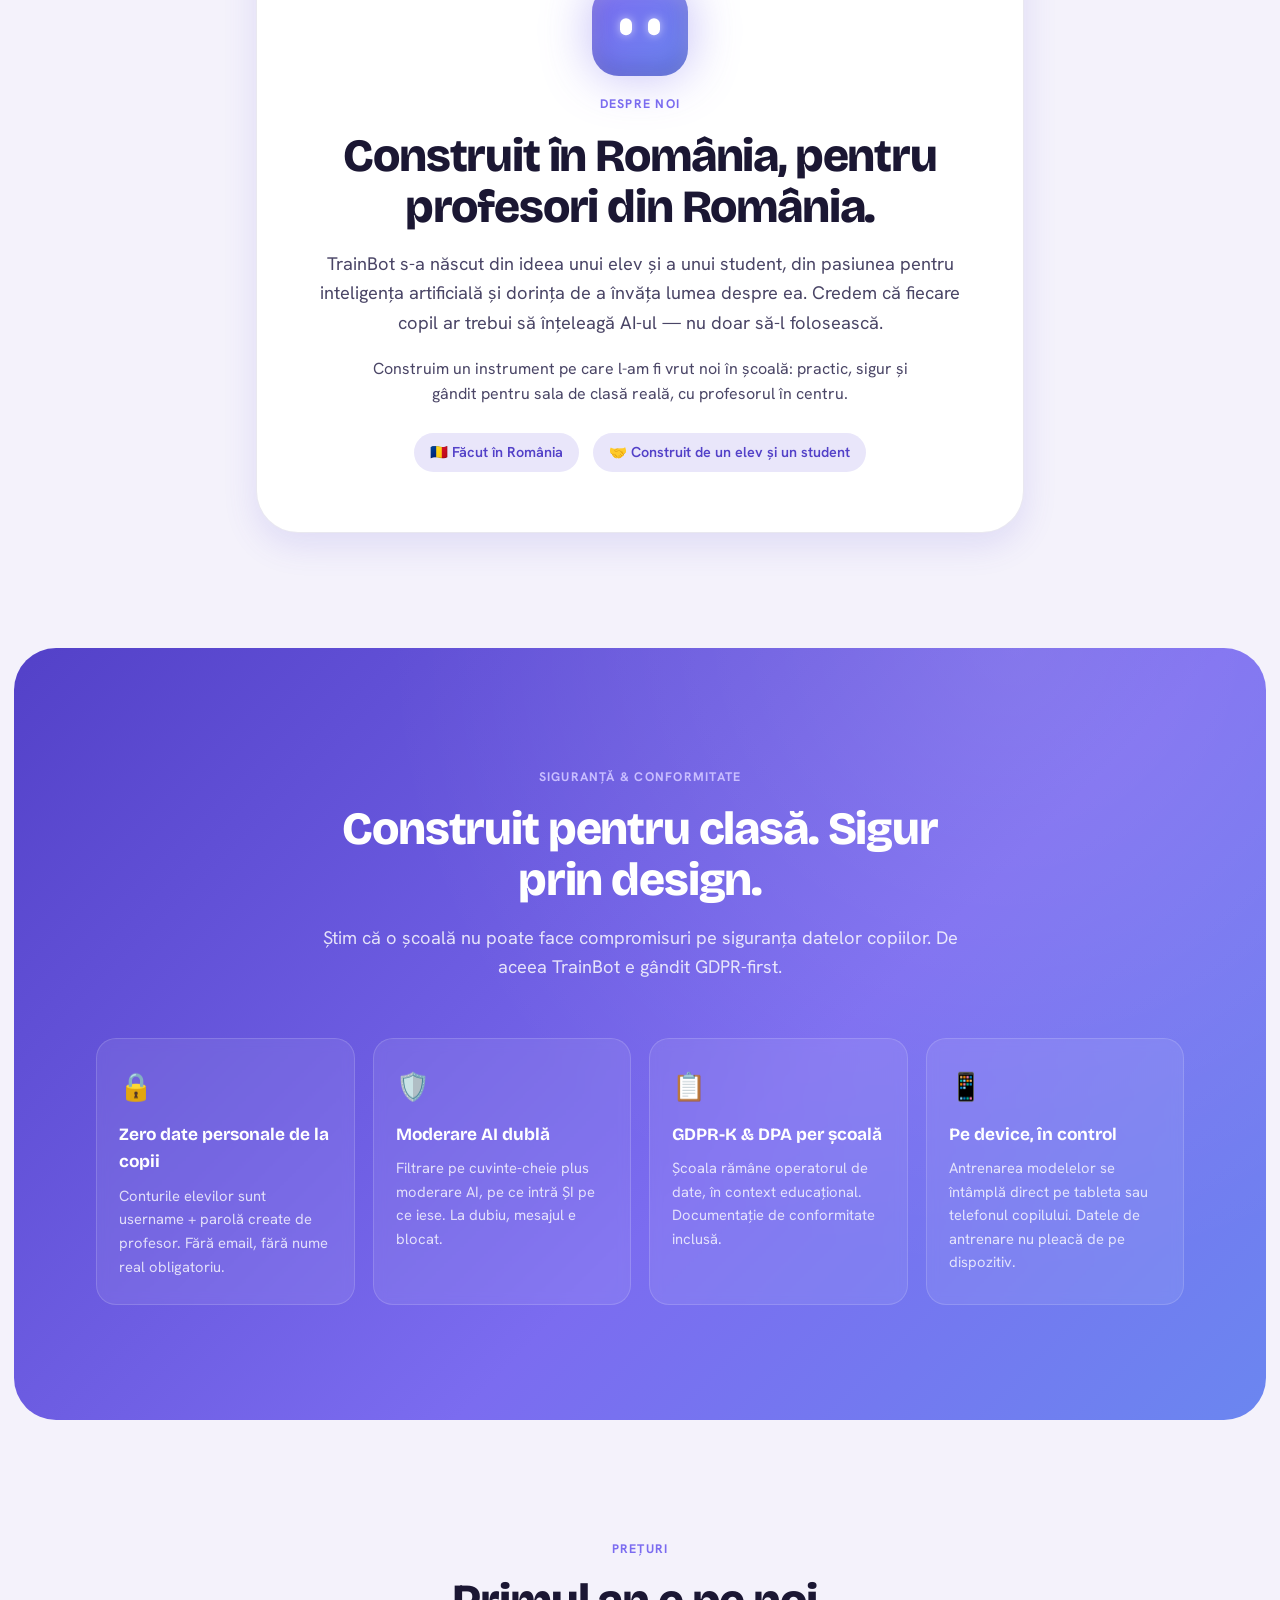
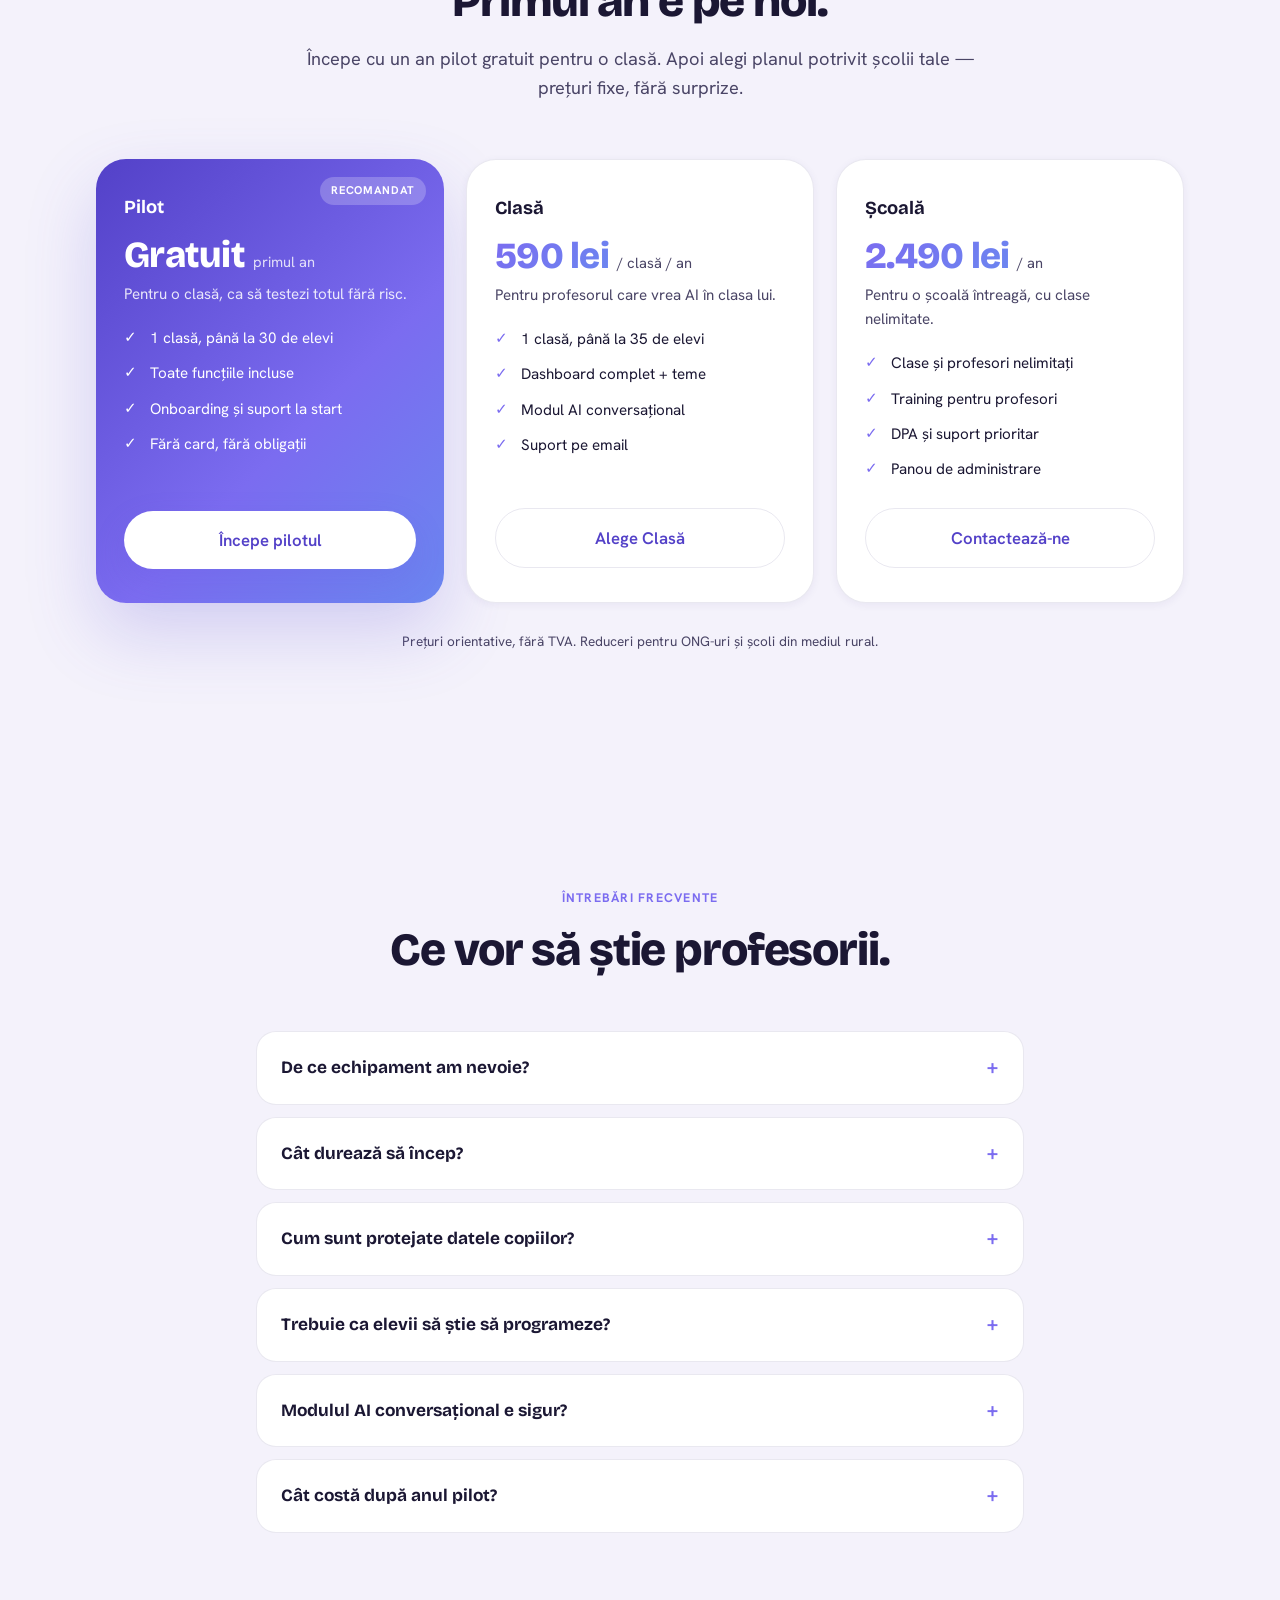
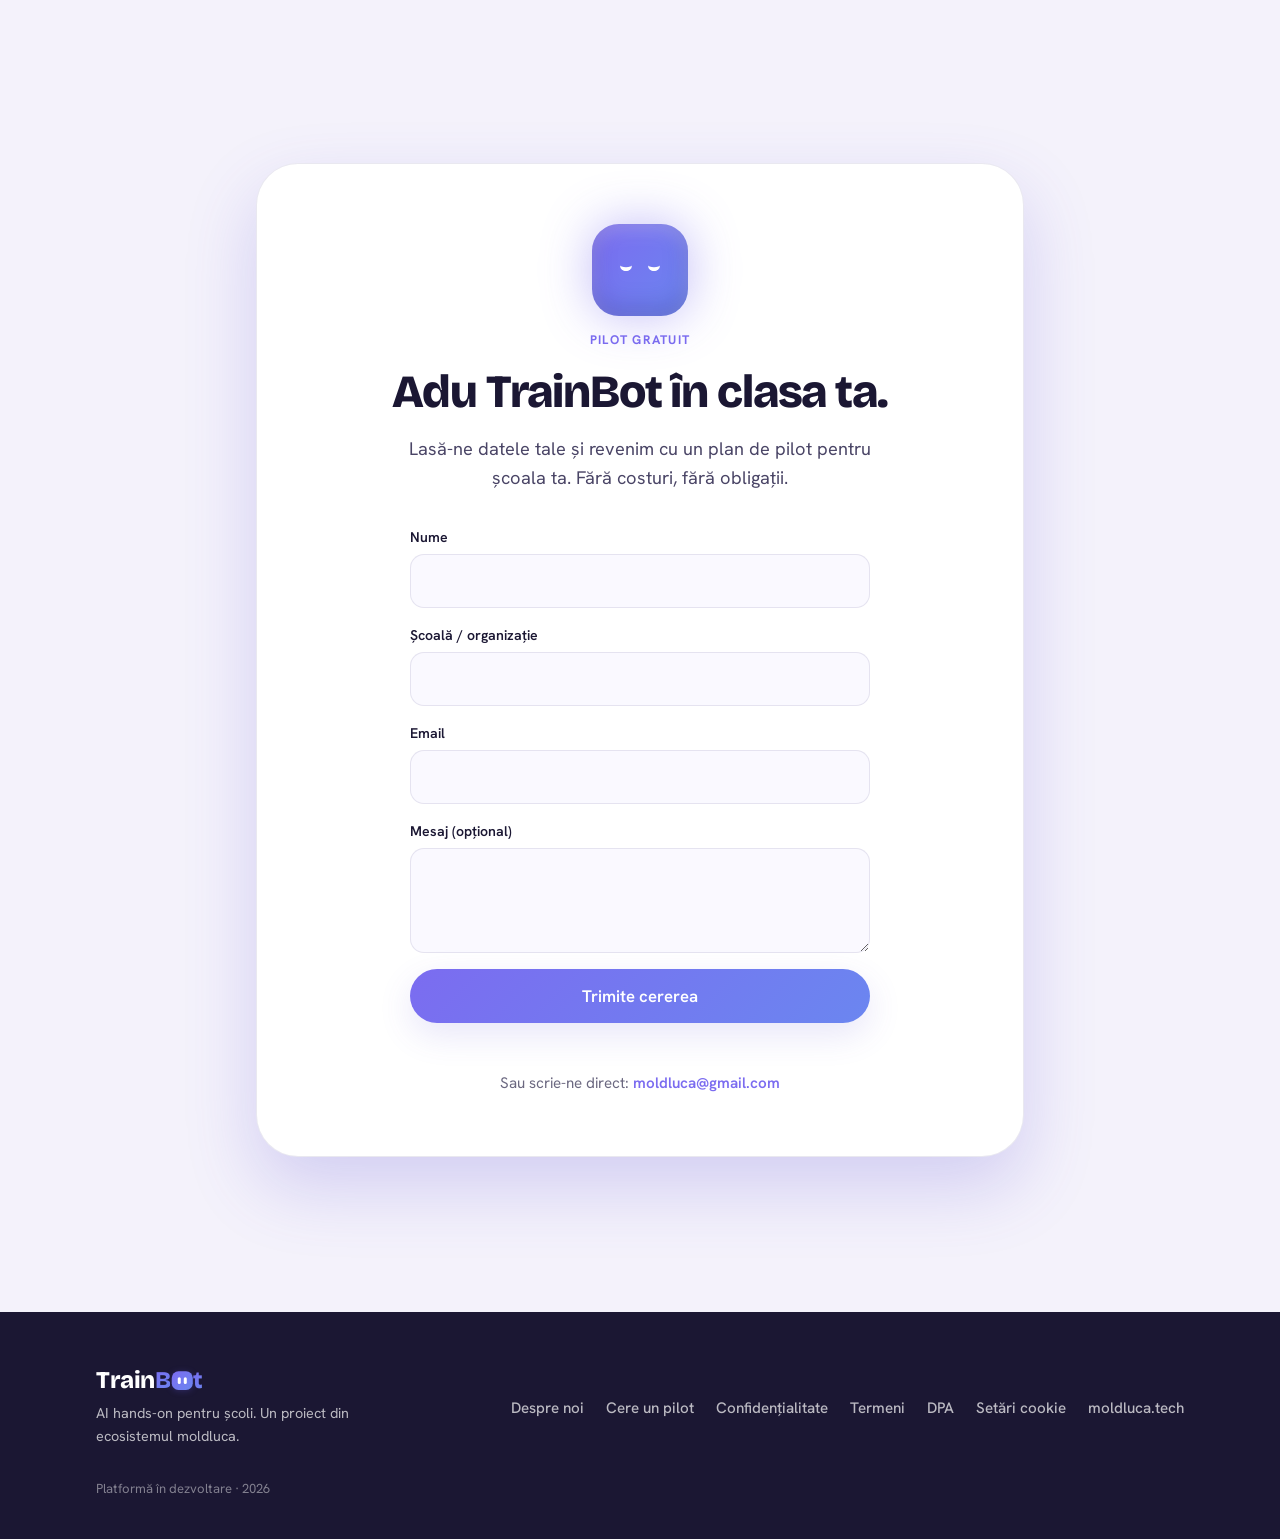
==== commit c992d01d: "feat(site): P2 — WebP screenshot-uri, meniu mobil hamburger, FAQPage schema, 404 absolute - imagini:" ====
--- a/index.html
+++ b/index.html
@@ -33,6 +33,21 @@
   }
   </script>
 
+  <script type="application/ld+json">
+  {
+    "@context": "https://schema.org",
+    "@type": "FAQPage",
+    "mainEntity": [
+      { "@type": "Question", "name": "De ce echipament am nevoie?", "acceptedAnswer": { "@type": "Answer", "text": "O tabletă sau un telefon per grup de elevi — iPhone/iPad (iOS 17+) sau Android — și un calculator pentru tabloul de bord al profesorului. Funcționează și cu un singur dispozitiv partajat în clasă." } },
+      { "@type": "Question", "name": "Cât durează să încep?", "acceptedAnswer": { "@type": "Answer", "text": "Sub 15 minute. Creezi o clasă, generezi conturile elevilor și dai prima temă. Te ajutăm la onboarding în pilot." } },
+      { "@type": "Question", "name": "Cum sunt protejate datele copiilor?", "acceptedAnswer": { "@type": "Answer", "text": "Conturile elevilor sunt username + parolă create de tine, fără email sau date personale. Antrenarea modelelor se face pe device. Suntem gândiți GDPR-first, cu DPA per școală." } },
+      { "@type": "Question", "name": "Trebuie ca elevii să știe să programeze?", "acceptedAnswer": { "@type": "Answer", "text": "Nu. Totul e vizual și practic — antrenezi modele cu exemple, fără cod. Potrivit de la 7 ani." } },
+      { "@type": "Question", "name": "Modulul AI conversațional e sigur?", "acceptedAnswer": { "@type": "Answer", "text": "Da. Fiecare mesaj trece prin filtrare pe cuvinte-cheie plus moderare AI, pe ce intră și ce iese. La dubiu, mesajul e blocat. Profesorul vede sesiunile." } },
+      { "@type": "Question", "name": "Cât costă după anul pilot?", "acceptedAnswer": { "@type": "Answer", "text": "Prețuri fixe: 590 lei/clasă/an sau 2.490 lei/an pentru toată școala. Reduceri pentru ONG-uri și școli din mediul rural." } }
+    ]
+  }
+  </script>
+
   <link rel="icon" href="data:image/svg+xml,<svg xmlns='http://www.w3.org/2000/svg' viewBox='0 0 100 100'><defs><linearGradient id='g' x1='0' y1='0' x2='1' y2='1'><stop offset='0' stop-color='%237B6CF0'/><stop offset='1' stop-color='%236B86F0'/></linearGradient></defs><rect width='100' height='100' rx='26' fill='url(%23g)'/><rect x='34' y='38' width='10' height='24' rx='5' fill='white'/><rect x='56' y='38' width='10' height='24' rx='5' fill='white'/></svg>" />
   <link rel="apple-touch-icon" href="images/icon.svg" />
   <link rel="manifest" href="manifest.json" />
@@ -59,7 +74,7 @@
       </span><span class="logo-bot">t</span>
     </a>
 
-    <nav class="nav-links">
+    <nav class="nav-links" id="navLinks">
       <a href="#how" data-i18n="nav.how">Cum funcționează</a>
       <a href="#learn" data-i18n="nav.learn">Ce învață</a>
       <a href="#teachers" data-i18n="nav.teachers">Pentru profesori</a>
@@ -73,6 +88,9 @@
         <button data-lang="en" aria-pressed="false">EN</button>
       </div>
       <a href="#pilot" class="btn btn-primary btn-sm" data-i18n="nav.cta">Cere un pilot</a>
+      <button class="nav-toggle" id="navToggle" aria-label="Meniu" aria-expanded="false" aria-controls="navLinks">
+        <span></span><span></span><span></span>
+      </button>
     </div>
   </header>
 
@@ -283,7 +301,7 @@
   <section class="section kids" id="kids">
     <div class="container split reverse">
       <div class="split-visual">
-        <img src="images/app/hand-home.jpg" alt="Copil ținând în mână un iPhone cu aplicația TrainBot" class="app-photo" loading="lazy" />
+        <img src="images/app/hand-home.webp" width="704" height="1120" alt="Copil ținând în mână un iPhone cu aplicația TrainBot" class="app-photo" loading="lazy" />
         <span class="visual-note" data-i18n="kids.note">Aplicația reală, pe iPhone</span>
       </div>
 
@@ -314,7 +332,7 @@
 
         <div class="car-stage">
           <article class="car-slide is-active">
-            <div class="car-visual"><img src="images/app/ios-home.png" alt="Ecranul principal TrainBot" loading="lazy" /></div>
+            <div class="car-visual"><img src="images/app/ios-home.webp" width="600" height="1118" alt="Ecranul principal TrainBot" loading="lazy" /></div>
             <div class="car-text">
               <span class="car-step">01 / 05</span>
               <h3 data-i18n="car.t1">Acasă</h3>
@@ -322,7 +340,7 @@
             </div>
           </article>
           <article class="car-slide">
-            <div class="car-visual"><img src="images/app/ios-training.png" alt="Antrenare model AI" loading="lazy" /></div>
+            <div class="car-visual"><img src="images/app/ios-training.webp" width="600" height="1118" alt="Antrenare model AI" loading="lazy" /></div>
             <div class="car-text">
               <span class="car-step">02 / 05</span>
               <h3 data-i18n="car.t2">Antrenare AI</h3>
@@ -330,7 +348,7 @@
             </div>
           </article>
           <article class="car-slide">
-            <div class="car-visual"><img src="images/app/ios-botlist.png" alt="Boții AI ai copilului" loading="lazy" /></div>
+            <div class="car-visual"><img src="images/app/ios-botlist.webp" width="600" height="1118" alt="Boții AI ai copilului" loading="lazy" /></div>
             <div class="car-text">
               <span class="car-step">03 / 05</span>
               <h3 data-i18n="car.t3">Boții tăi AI</h3>
@@ -338,7 +356,7 @@
             </div>
           </article>
           <article class="car-slide">
-            <div class="car-visual"><img src="images/app/ios-achievements.png" alt="Realizări și insigne" loading="lazy" /></div>
+            <div class="car-visual"><img src="images/app/ios-achievements.webp" width="600" height="1118" alt="Realizări și insigne" loading="lazy" /></div>
             <div class="car-text">
               <span class="car-step">04 / 05</span>
               <h3 data-i18n="car.t4">Realizări</h3>
@@ -346,7 +364,7 @@
             </div>
           </article>
           <article class="car-slide">
-            <div class="car-visual"><img src="images/app/ios-daily.png" alt="Provocarea zilei" loading="lazy" /></div>
+            <div class="car-visual"><img src="images/app/ios-daily.webp" width="600" height="1118" alt="Provocarea zilei" loading="lazy" /></div>
             <div class="car-text">
               <span class="car-step">05 / 05</span>
               <h3 data-i18n="car.t5">Provocarea zilei</h3>
--- a/styles.css
+++ b/styles.css
@@ -512,9 +512,26 @@
 .reveal.in { opacity: 1; transform: none; }
 .reveal.d1 { transition-delay: .08s; } .reveal.d2 { transition-delay: .16s; } .reveal.d3 { transition-delay: .24s; }
 
+/* Hamburger — ascuns pe desktop, apare pe mobil */
+.nav-toggle { display: none; flex-direction: column; gap: 5px; background: none; border: 0; cursor: pointer; padding: 8px; }
+.nav-toggle span { display: block; width: 24px; height: 2px; background: var(--ink); border-radius: 2px; transition: transform .25s, opacity .2s; }
+.nav.nav-open .nav-toggle span:nth-child(1) { transform: translateY(7px) rotate(45deg); }
+.nav.nav-open .nav-toggle span:nth-child(2) { opacity: 0; }
+.nav.nav-open .nav-toggle span:nth-child(3) { transform: translateY(-7px) rotate(-45deg); }
+
 /* ===================== RESPONSIVE ===================== */
 @media (max-width: 900px) {
-  .nav-links { display: none; }
+  .nav-toggle { display: flex; }
+  /* meniul devine dropdown deschis de hamburger; CTA rămâne mereu vizibil */
+  .nav-links {
+    position: absolute; top: 100%; left: 0; right: 0;
+    flex-direction: column; gap: 0; margin: 0;
+    background: #fff; border-bottom: 1px solid var(--line);
+    box-shadow: 0 10px 30px rgba(0,0,0,.08);
+    max-height: 0; overflow: hidden; transition: max-height .3s ease;
+  }
+  .nav.nav-open .nav-links { max-height: 320px; }
+  .nav-links a { padding: 14px 24px; border-top: 1px solid var(--line); }
   .hero-inner { grid-template-columns: 1fr; text-align: center; gap: 40px; }
   .hero-copy { order: 2; }
   .hero-mascot { order: 1; }
@@ -536,7 +553,8 @@
   .hero { padding-top: 120px; }
   .hero-title { font-size: 1.9rem; letter-spacing: -.02em; overflow-wrap: break-word; }
   .mascot-xl { --m: 150px; }
-  .nav-actions .btn { display: none; }
+  /* CTA-ul „Cere un pilot" rămâne vizibil pe telefon; ascundem doar lang-switch dacă e prea îngust */
+  .nav .lang-switch { display: none; }
   .safety-grid { grid-template-columns: 1fr; }
   .learn-grid { grid-template-columns: 1fr; }
   .footer-inner { flex-direction: column; text-align: center; align-items: center; }
